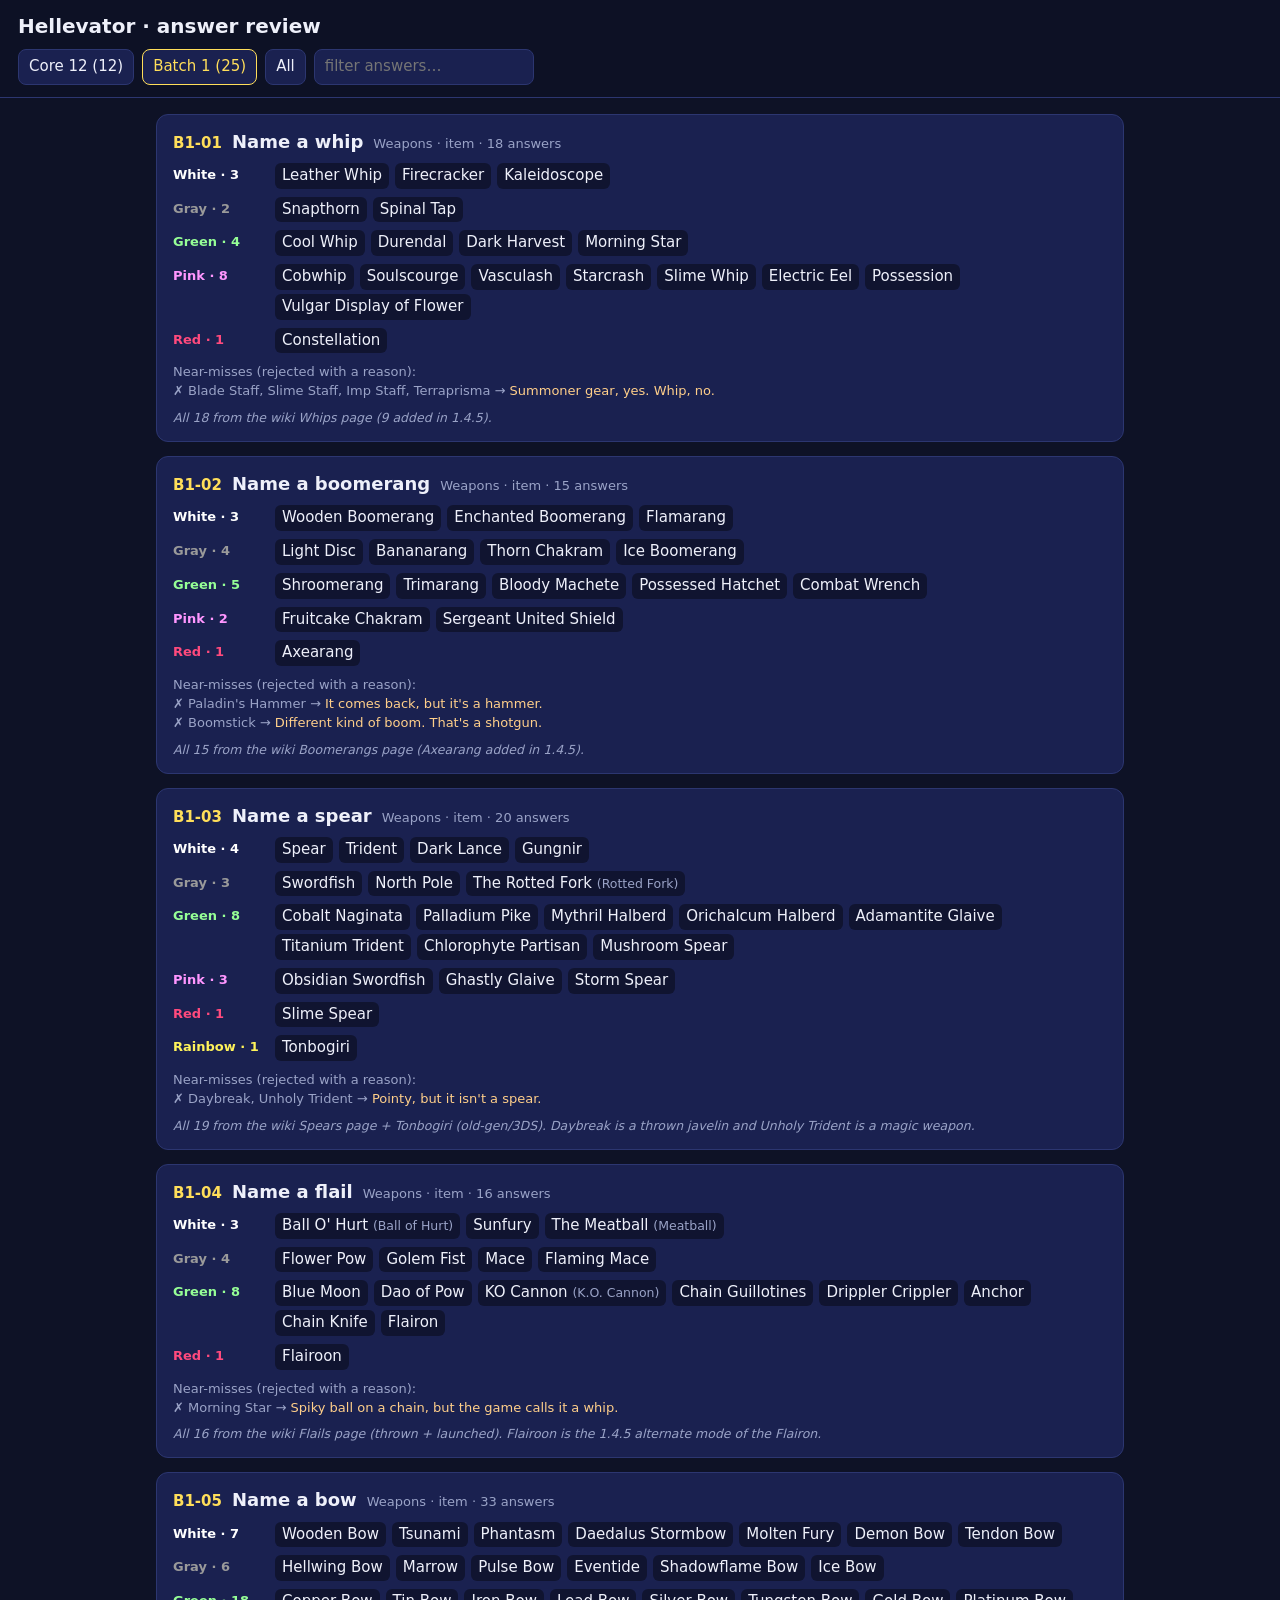
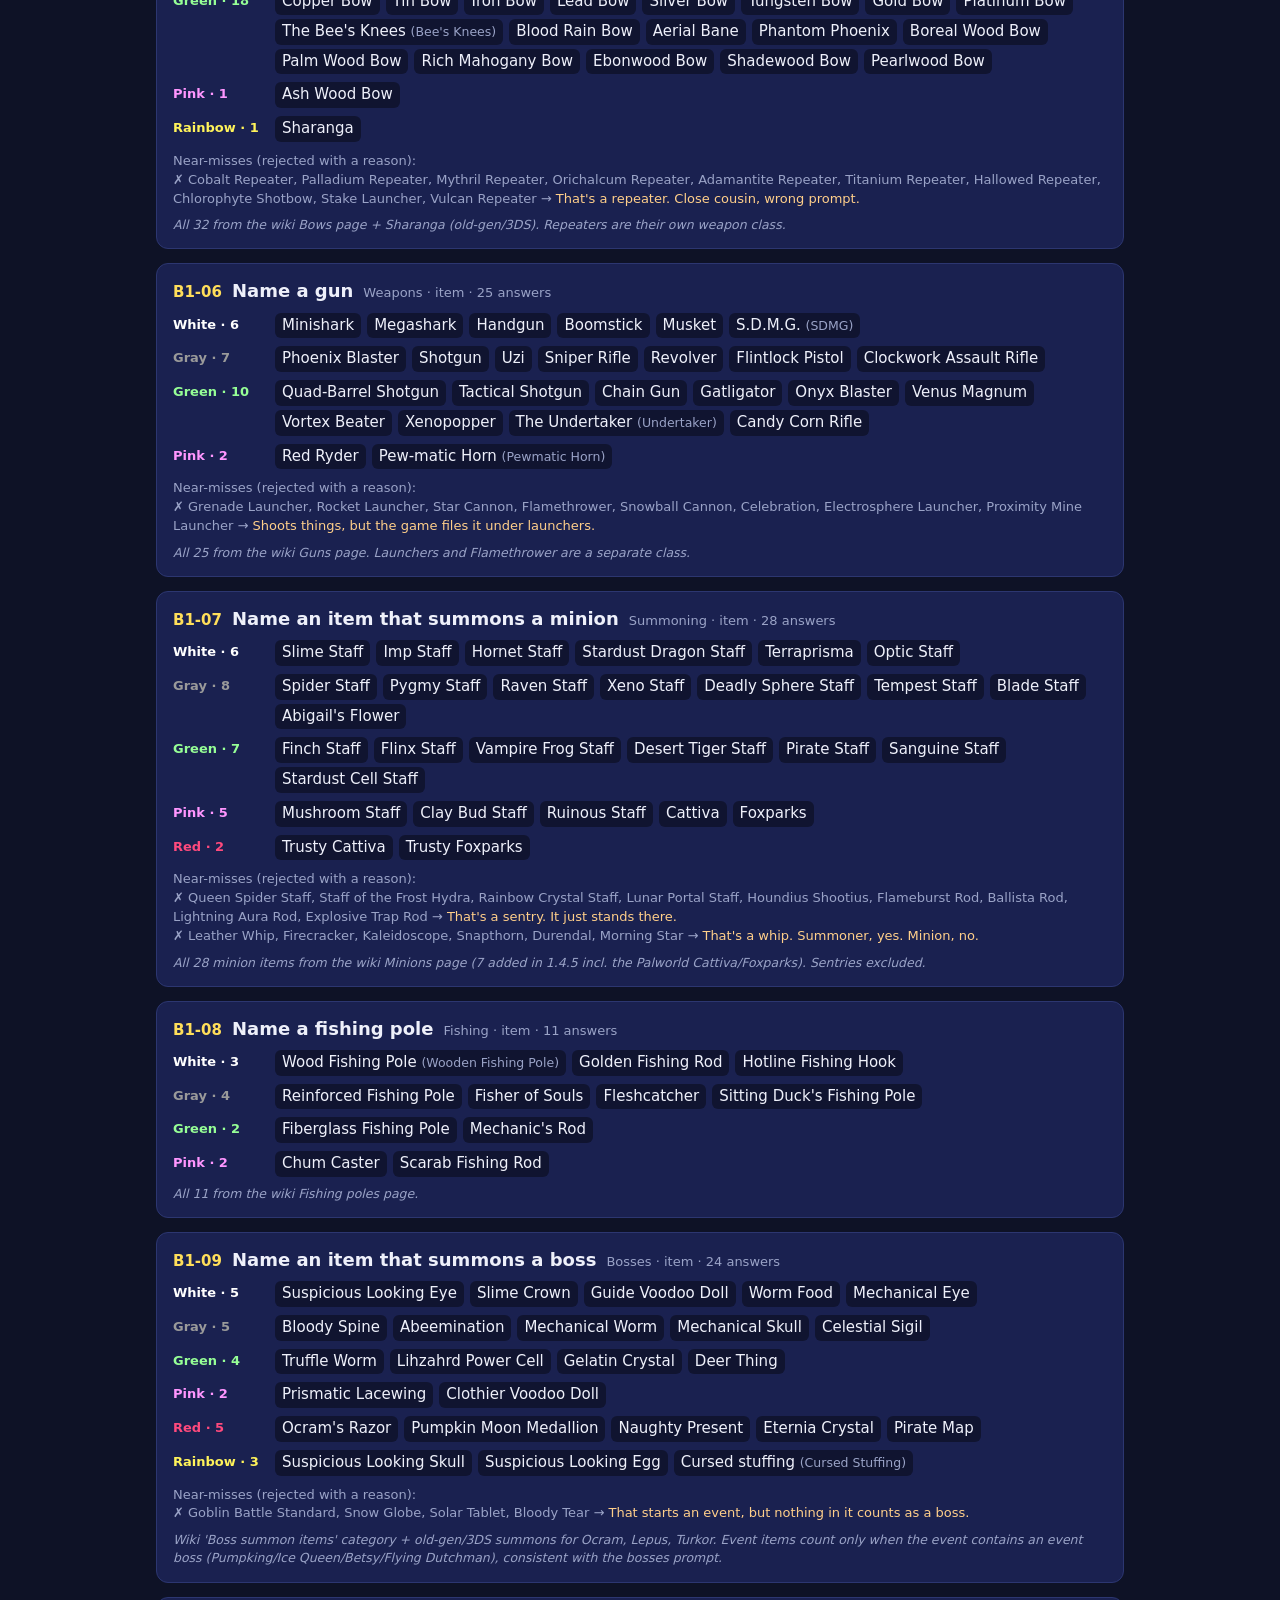
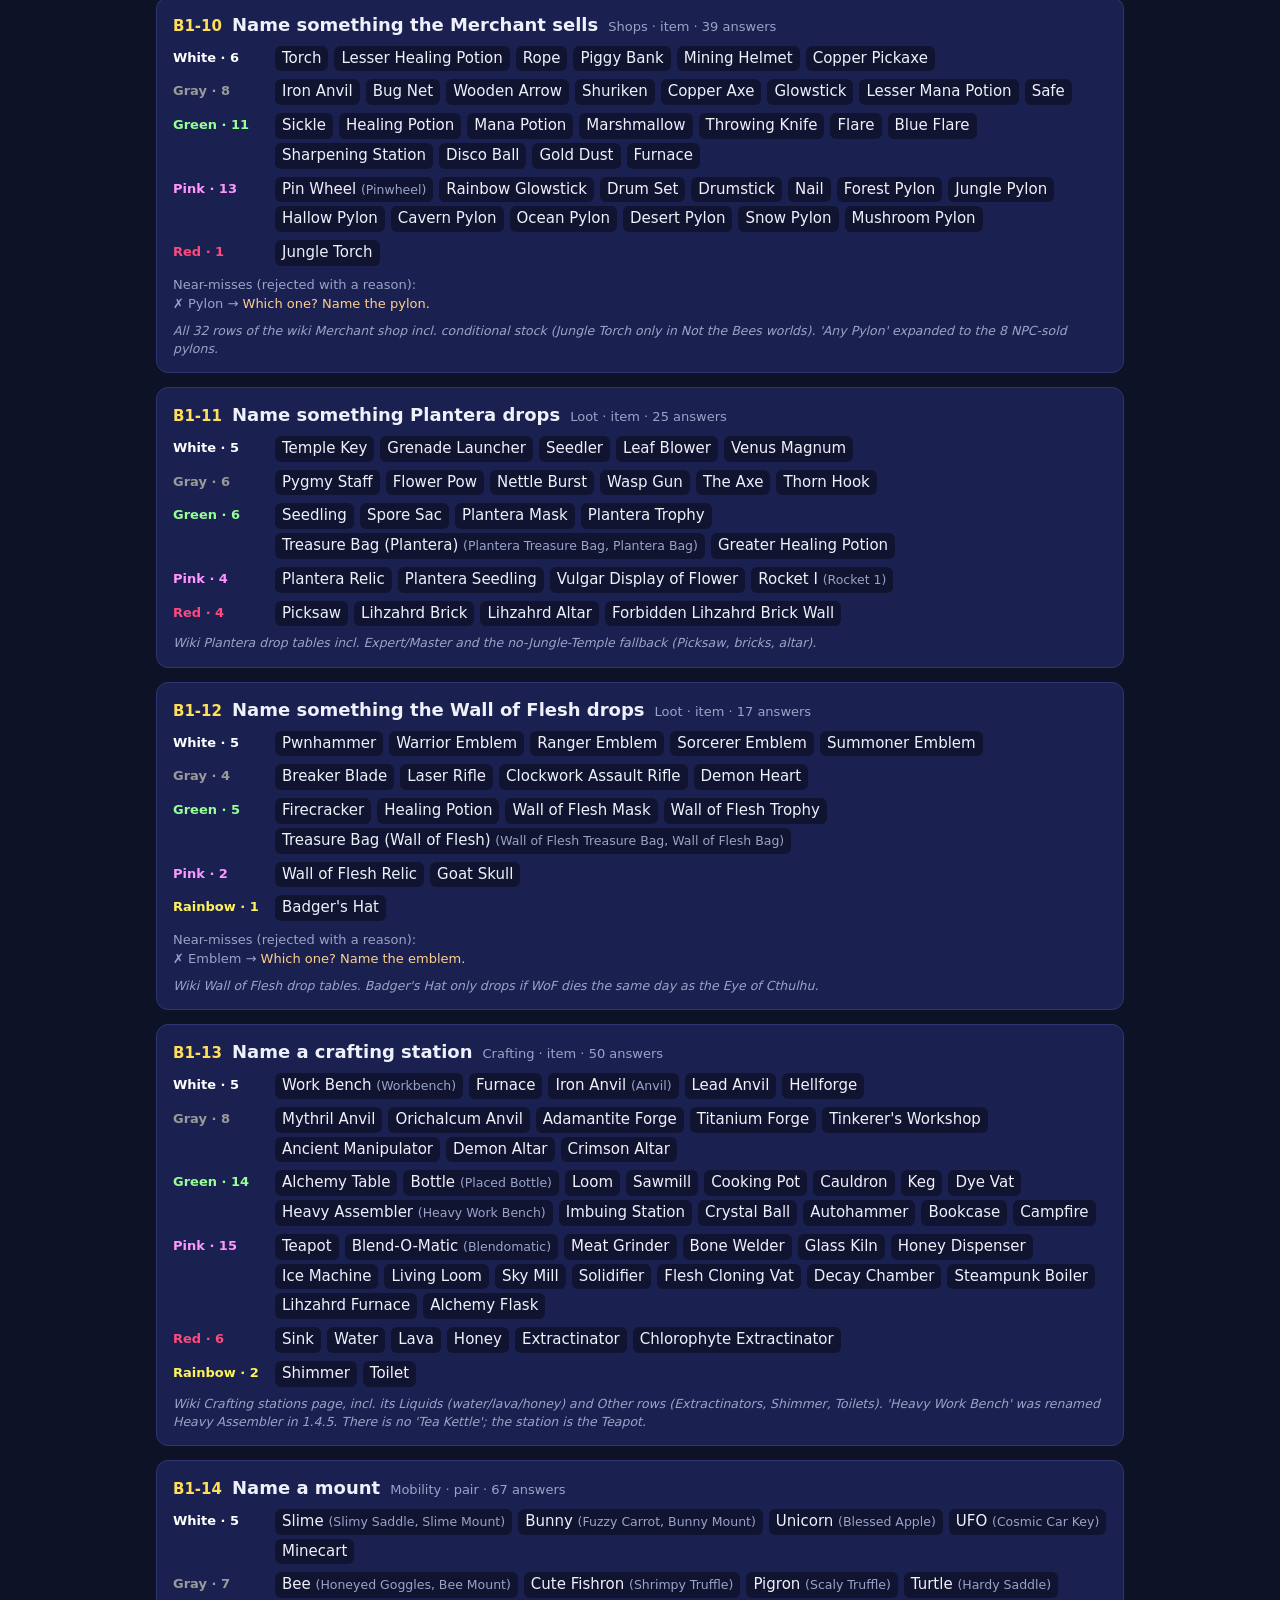
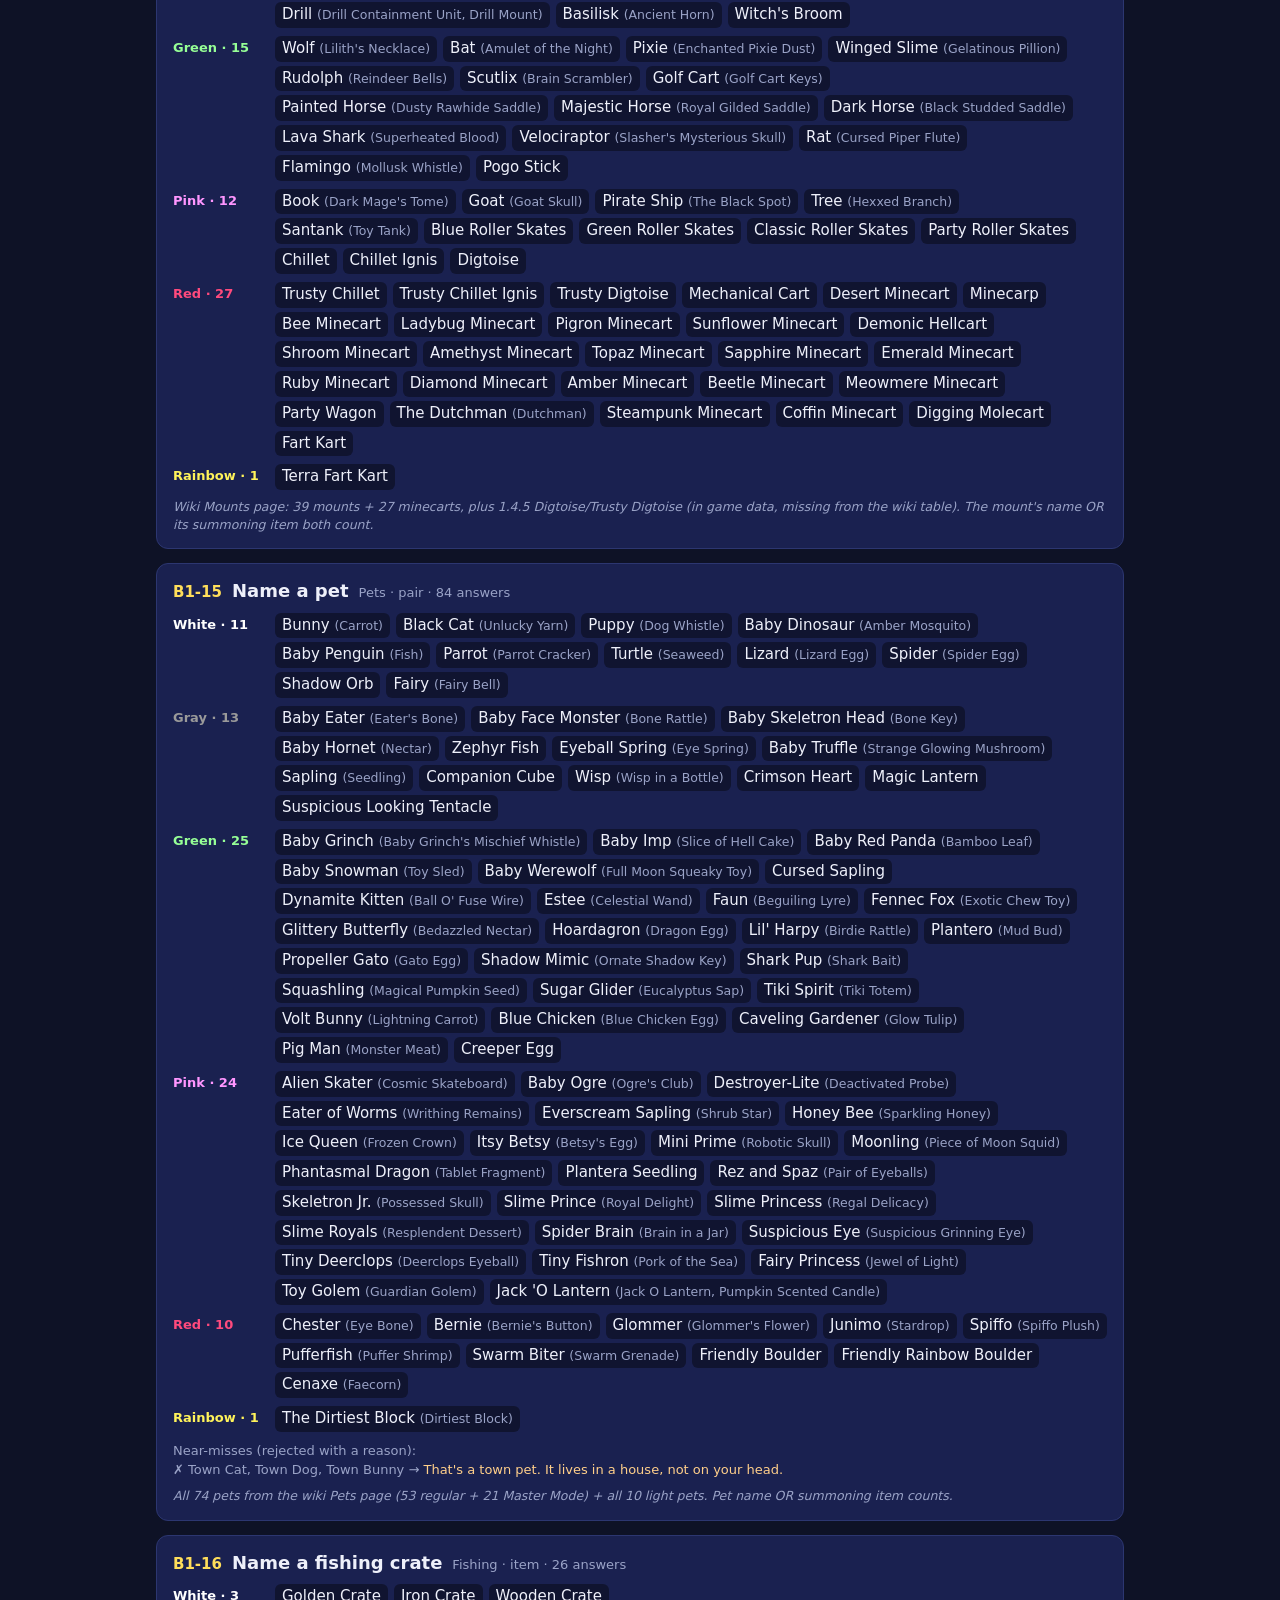
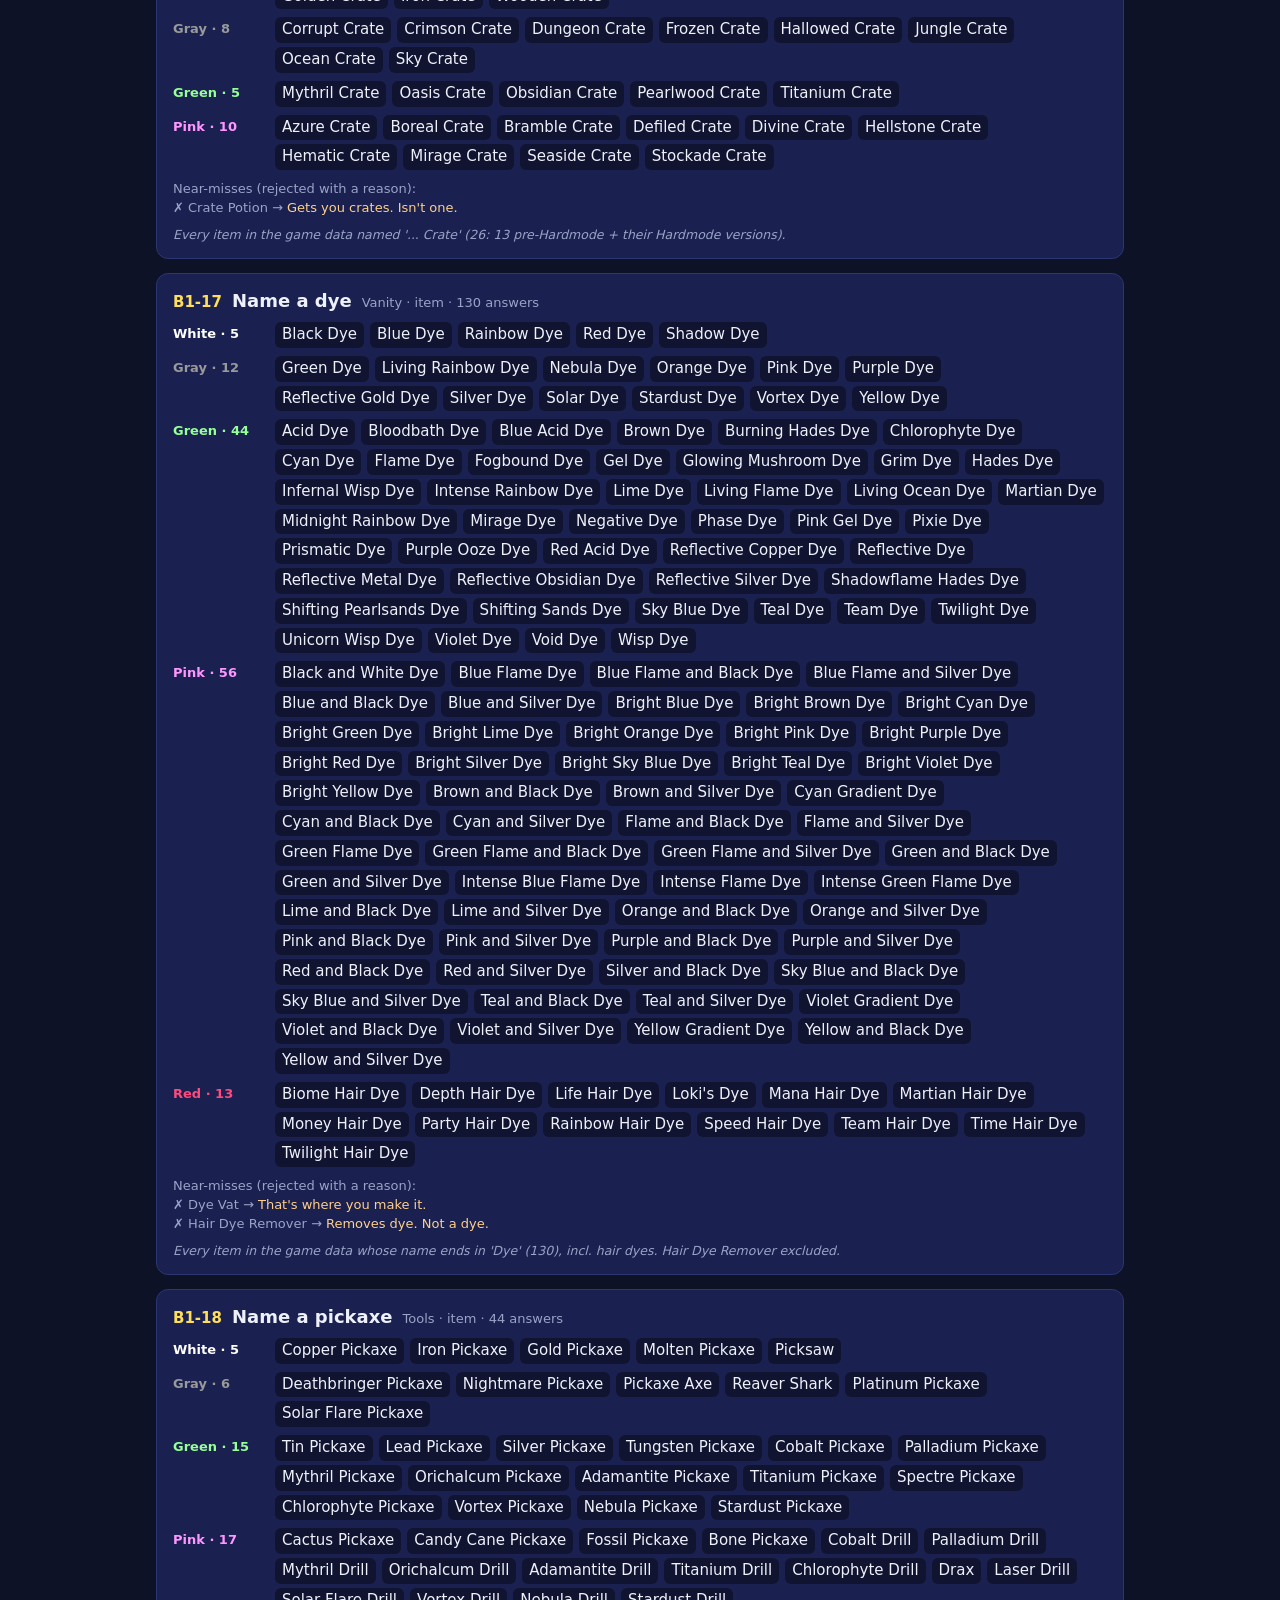
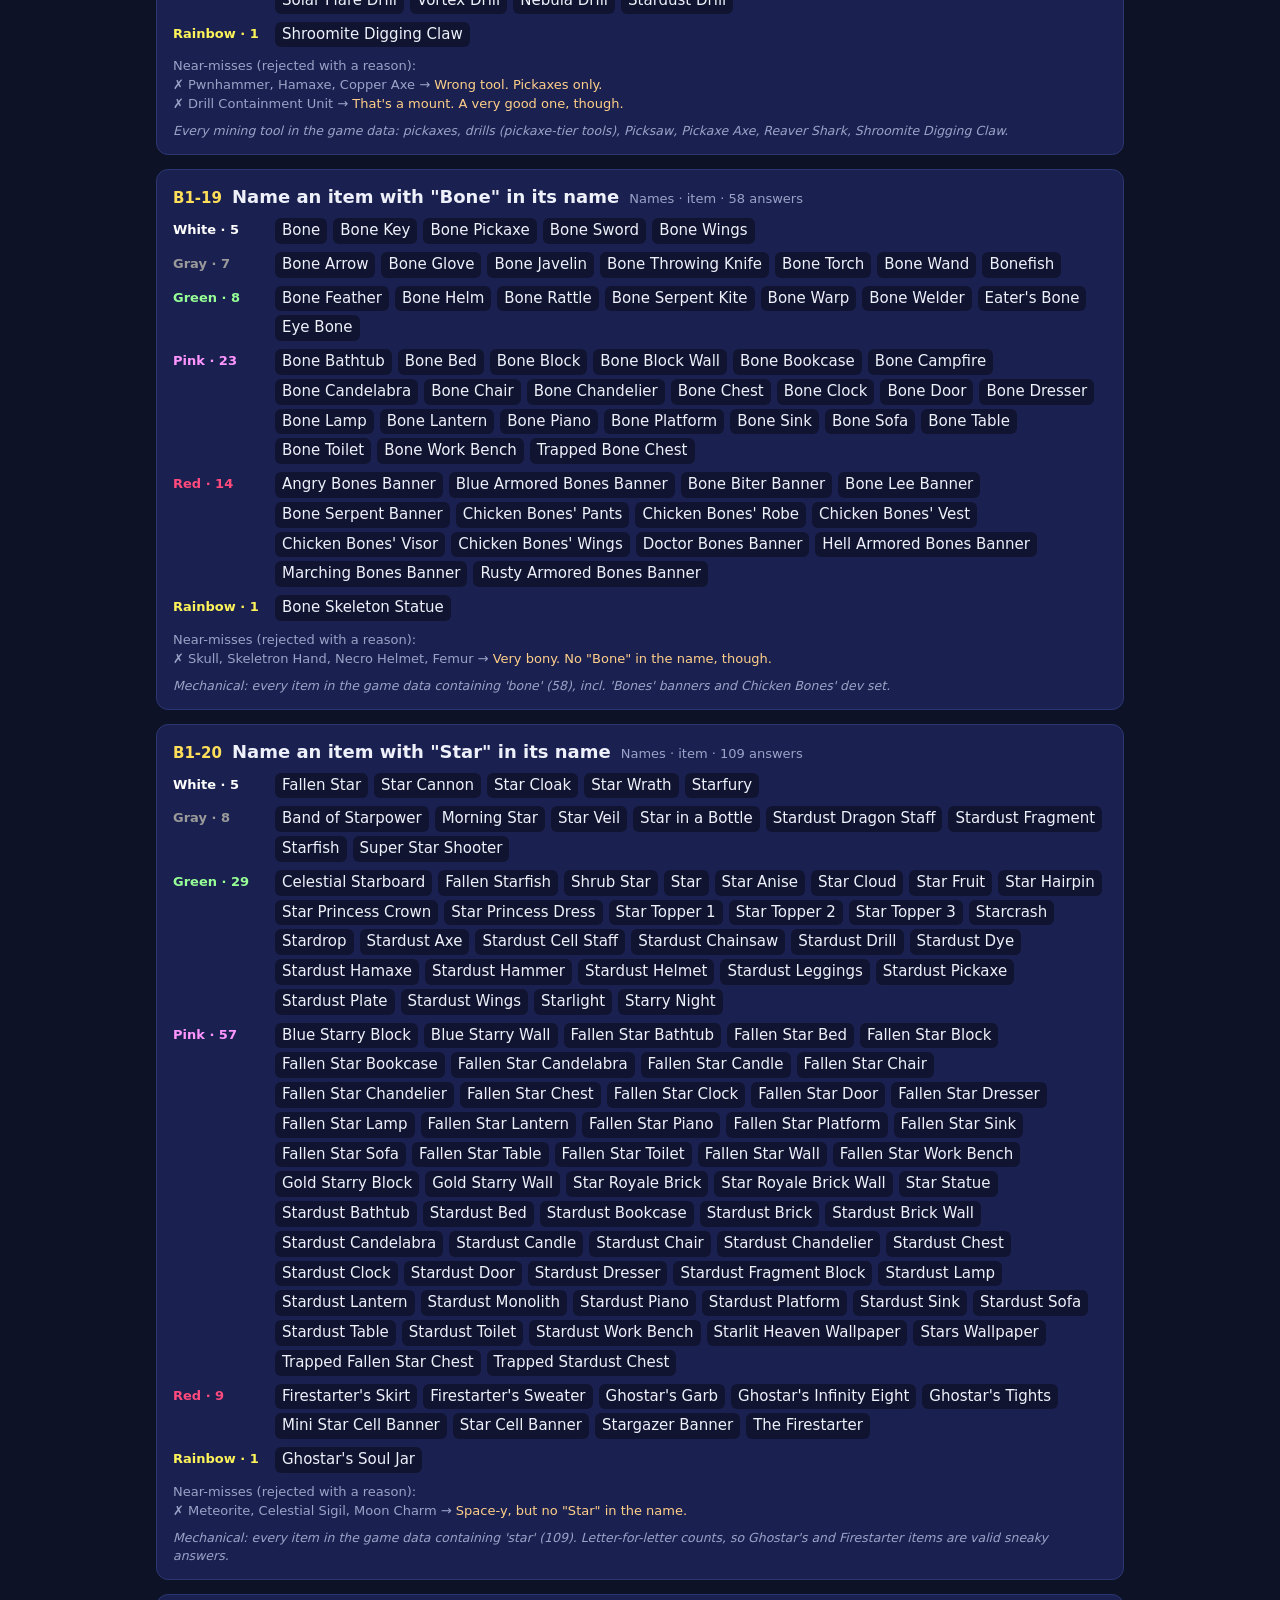
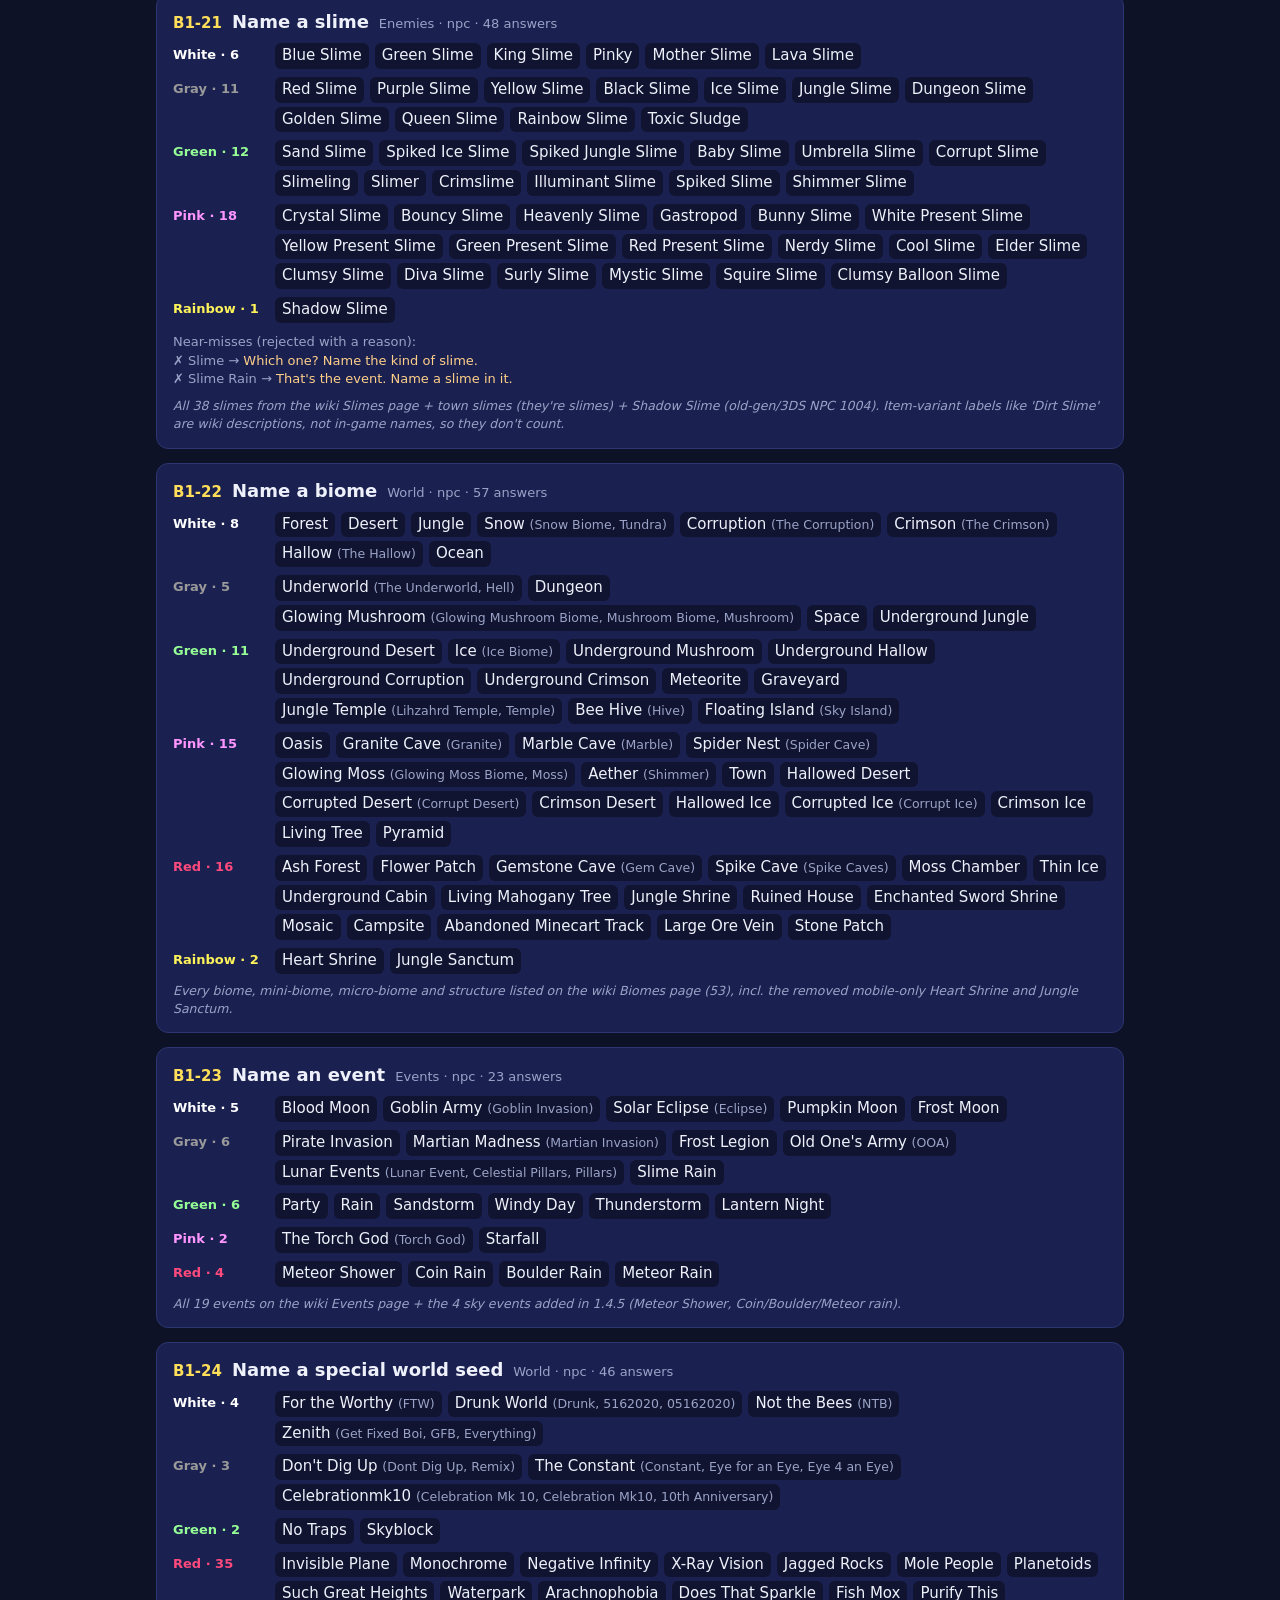
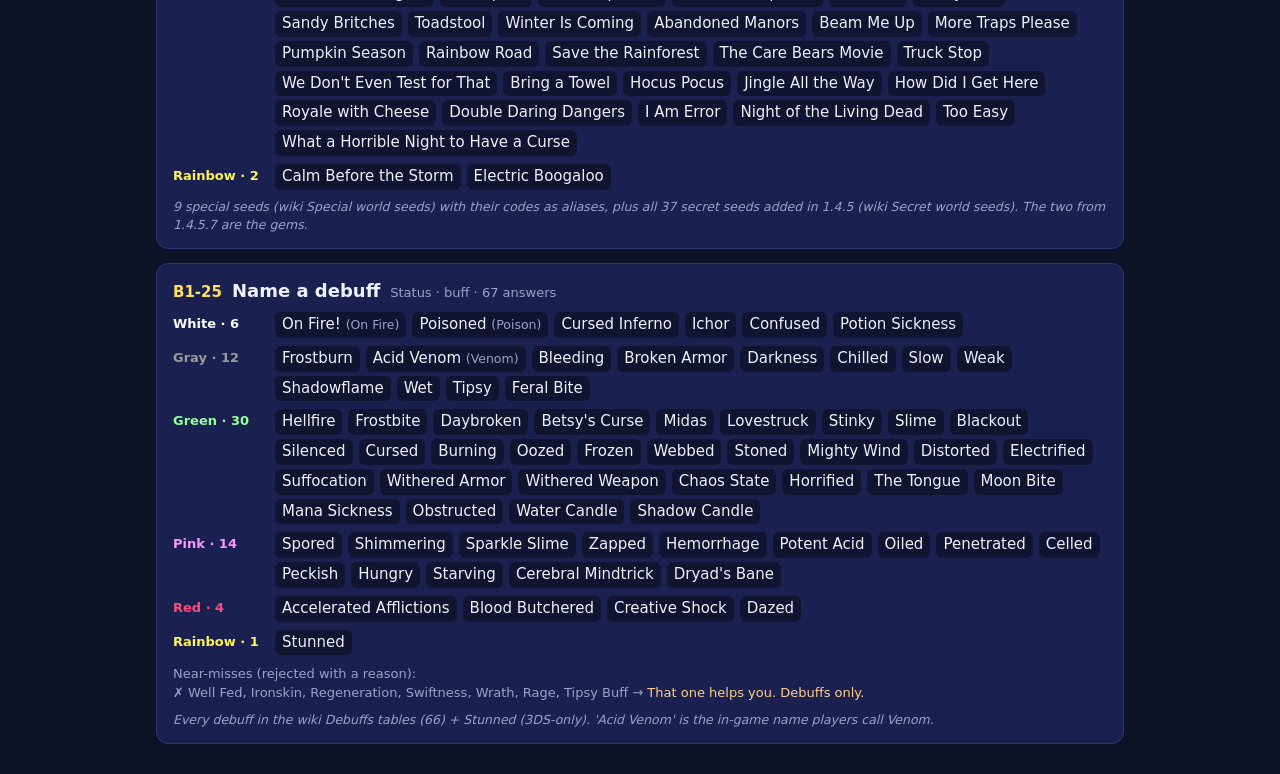
==== tools/review.html @ a6b0e61e "Rename to Hellevator, add prompt batch 1, apply answer rulings - Rename Hellavator -> Hellevator eve" ====
<!DOCTYPE html><html lang="en"><head><meta charset="utf-8"><meta name="viewport" content="width=device-width,initial-scale=1">
<title>Hellevator · answer review</title>
<style>
:root{--bg:#0e1226;--card:#1a2150;--ink:#eef0fa;--muted:#9aa3c7;--edge:#2c3670}
*{box-sizing:border-box}body{margin:0;background:var(--bg);color:var(--ink);font:15px/1.45 system-ui,-apple-system,Segoe UI,sans-serif}
header{position:sticky;top:0;background:#0e1226ee;backdrop-filter:blur(6px);padding:12px 18px;border-bottom:1px solid var(--edge);z-index:2}
h1{font-size:20px;margin:0 0 8px}.bar{display:flex;gap:8px;flex-wrap:wrap;align-items:center}
.bar button,.bar input{background:var(--card);color:var(--ink);border:1px solid var(--edge);border-radius:8px;padding:6px 10px;font:inherit}
.bar button.on{border-color:#ffde5a;color:#ffde5a}.bar input{min-width:220px}
main{max-width:1000px;margin:0 auto;padding:16px}
.card{background:var(--card);border:1px solid var(--edge);border-radius:12px;padding:14px 16px;margin-bottom:14px}
.head{display:flex;gap:10px;align-items:baseline;flex-wrap:wrap}.ref{font-weight:700;color:#ffde5a}.q{font-size:18px;font-weight:600}
.meta{color:var(--muted);font-size:13px}.row{display:flex;gap:10px;margin-top:8px}.lab{flex:none;width:92px;font-weight:600;font-size:13px;padding-top:3px}
.ans{display:flex;flex-wrap:wrap;gap:4px 6px}.ans span{background:#0006;border-radius:6px;padding:2px 7px}.ans small{color:var(--muted)}
.rej{margin-top:10px;font-size:13px;color:var(--muted)}.rej b{color:#ffcf8a;font-weight:500}.rul{margin-top:8px;font-size:12.5px;color:var(--muted);font-style:italic}
.t-white{color:#fff}.t-gray{color:#9a9a9a}.t-green{color:#96ff96}.t-pink{color:#ff96ff}.t-red{color:#ff4a7d}.t-rainbow{color:#fff35a}
mark{background:#ffde5a;color:#000;border-radius:3px}
</style></head><body>
<header><h1>Hellevator · answer review</h1><div class="bar" id="bar"></div></header>
<main id="main"></main>
<script>
const D={"TIERS":[{"key":"white","name":"White","label":"Common","pts":10,"heart":"🤍","blurb":"The answer everyone blurts out."},{"key":"gray","name":"Gray","label":"Too Clever","pts":15,"heart":"🩶","blurb":"Felt like a deep cut. Half the server said it."},{"key":"green","name":"Green","label":"Uncommon","pts":30,"heart":"💚","blurb":"Solid pull. You've played this game."},{"key":"pink","name":"Pink","label":"Rare","pts":60,"heart":"🩷","blurb":"Not many people went there."},{"key":"red","name":"Red","label":"Deep Cut","pts":85,"heart":"❤️","blurb":"Wiki-diver behavior."},{"key":"rainbow","name":"Rainbow","label":"One in a Terrarian","pts":100,"heart":"🌈","blurb":"The gem. Bottom of the shaft."}],"PROMPTS":[{"id":"bosses","cat":"Bosses","kind":"npc","text":"Name a boss","answers":{"white":["Eye of Cthulhu|EoC","Moon Lord|ML","Skeletron","Wall of Flesh|WoF","King Slime|KS|Slime King"],"gray":["Plantera","Golem","Duke Fishron|Duke|Fishron","Eater of Worlds|EoW","Brain of Cthulhu|BoC","Queen Bee|QB|Bee Queen"],"green":["The Twins|Twins","The Destroyer|Destroyer","Skeletron Prime|Prime","Lunatic Cultist|Cultist","Empress of Light|EoL|Empress","Queen Slime|QS|Slime Queen","Deerclops"],"pink":["Retinazer","Spazmatism","Pumpking","Ice Queen","Martian Saucer|Saucer","Betsy","Flying Dutchman|Dutchman","Mechdusa"],"red":["Mourning Wood","Everscream","Santa-NK1|Santa NK1|SantaNK1","Dark Mage","Ogre","Solar Pillar","Nebula Pillar","Vortex Pillar","Stardust Pillar","Celestial Pillars|Celestial Pillar|Lunar Pillars|Lunar Pillar|Celestial Towers|Lunar Towers"],"rainbow":["Ocram","Lepus","Turkor the Ungrateful|Turkor"]},"reject":[["Mothron|Dreadnautilus|Sand Elemental|Ice Golem|Wyvern|Goblin Summoner|Goblin Warlock|Headless Horseman|Pirate Captain|Mimic|Hallowed Mimic|Corrupt Mimic|Crimson Mimic|Jungle Mimic|Biome Mimic|Tim|Nymph","Tough fight, but the game counts it as a regular enemy."],["Torch God","The Torch God is an event, not a boss."]],"rulings":"Boss list = wiki 'Bosses' page (33: 8 pre-HM, 10 HM, 14 event bosses incl. the 4 Celestial Pillars, Mechdusa) + Legacy:Bosses (Ocram, Lepus, Turkor). Retinazer/Spazmatism accepted on their own since the game names and tracks them separately. Wiki explicitly says Mothron, Dreadnautilus, Sand Elemental, Ice Golem and biome mimics are NOT bosses or mini-bosses."},{"id":"town-npcs","cat":"NPCs","kind":"npc","text":"Name a town NPC","answers":{"white":["Guide","Merchant","Nurse","Demolitionist|Demo","Arms Dealer"],"gray":["Dryad","Goblin Tinkerer|Goblin|Tinkerer|Bound Goblin","Wizard|Bound Wizard","Mechanic|Bound Mechanic","Clothier","Angler|Sleeping Angler","Painter"],"green":["Dye Trader","Stylist|Webbed Stylist","Tavernkeep|Tavern Keep|Unconscious Man","Witch Doctor","Party Girl","Tax Collector|Tortured Soul","Truffle","Steampunker","Cyborg","Pirate","Santa Claus|Santa","Golfer","Zoologist","Princess"],"pink":["Traveling Merchant|Travelling Merchant","Town Cat|Cat","Town Dog|Dog","Town Bunny|Bunny"],"red":["Nerdy Slime","Cool Slime","Elder Slime","Clumsy Slime|Clumsy Balloon Slime","Diva Slime","Surly Slime","Mystic Slime|Mystic Frog","Town Slime|Town Slimes","Old Man","Skeleton Merchant"],"rainbow":["Squire Slime"]},"reject":[],"rulings":"26 town NPCs + town pets + 8 town slimes from the wiki NPCs page. Rescue forms (Bound Goblin, Sleeping Angler, Tortured Soul...) count as the NPC they become. Traveling Merchant, Old Man and Skeleton Merchant don't live in houses but are friendly NPCs listed with the town NPCs on the wiki, so they're accepted (see open question)."},{"id":"yoyos","cat":"Weapons","kind":"item","text":"Name a yoyo","answers":{"white":["Terrarian","Wooden Yoyo","Kraken"],"gray":["Code 1|Code One","Code 2|Code Two","The Eye of Cthulhu|Eye of Cthulhu","Cascade","Amarok"],"green":["Valor","Amazon","Rally","Malaise","Artery","Chik","Yelets","Hel-Fire|Helfire|Hellfire","Format:C|Format C"],"pink":["Hive-Five|Hive Five","Gradient"],"red":["Red's Throw","Valkyrie Yoyo|Valkyrie"]},"reject":[["Yoyo Bag|Magic Yoyo Bag|Yoyo Glove|Red Counterweight|Black Counterweight|Blue Counterweight|Green Counterweight|Purple Counterweight|Yellow Counterweight|Strung Counterweight|Magic String|White String|Red String|Rainbow String","That's yoyo gear, not a yoyo."]],"rulings":"All 21 from the wiki Yoyos page. No version-exclusive yoyos exist."},{"id":"hooks","cat":"Mobility","kind":"item","suffix":"hook","text":"Name a grappling hook","answers":{"white":["Grappling Hook","Ivy Whip","Dual Hook","Lunar Hook"],"gray":["Hook of Dissonance","Anti-Gravity Hook|Antigravity Hook","Amethyst Hook","Diamond Hook","Web Slinger","Skeletron Hand","Slime Hook"],"green":["Topaz Hook","Sapphire Hook","Emerald Hook","Ruby Hook","Amber Hook","Fish Hook","Bat Hook","Candy Cane Hook","Thorn Hook","Illuminant Hook","Worm Hook","Tendon Hook","Spooky Hook","Christmas Hook","Static Hook"],"pink":["Squirrel Hook"]},"reject":[["Hook","That's the crafting material. Close, though."],["Hotline Fishing Hook|Lavaproof Fishing Hook","Wrong kind of hook. That one's for fishing."]],"rulings":"All 27 from the wiki Hooks page (16 pre-HM, 11 HM). No version-exclusive hooks."},{"id":"wings","cat":"Accessories","kind":"item","suffix":"wings","text":"Name a pair of wings","answers":{"white":["Angel Wings","Demon Wings","Fairy Wings","Fishron Wings","Empress Wings","Solar Wings","Stardust Wings"],"gray":["Leaf Wings","Frozen Wings","Flame Wings","Harpy Wings","Bat Wings","Bee Wings","Butterfly Wings","Jetpack","Hoverboard","Vortex Booster","Nebula Mantle"],"green":["Beetle Wings","Spectre Wings|Ghost Wings","Steampunk Wings","Spooky Wings","Festive Wings","Tattered Fairy Wings","Mothron Wings","Bone Wings","Betsy's Wings","Fledgling Wings","Celestial Starboard","Fin Wings"],"pink":["Red's Wings","D-Town's Wings","Will's Wings","Crowno's Wings","Cenx's Wings","Jim's Wings","Loki's Wings"],"red":["Arkhalis' Lightwings|Arkhalis's Lightwings","Leinfors' Prehensile Cloak","Ghostar's Infinity Eight","Safeman's Blanket Cape","Lazure's Barrier Platform","Skiphs' Paws","Yoraiz0r's Spell|Yoraizor's Spell","FoodBarbarian's Tattered Dragon Wings","Grox The Great's Wings","Chippy's Cloak","Heroicis' Wings","Kazzymodus' Wings","Chicken Bones' Wings","Luna's Runic Pixie Wings"],"rainbow":["Sparkly Wings"]},"legacy":["Sparkly Wings"],"reject":[["Rocket Boots|Spectre Boots|Lightning Boots|Frostspark Boots|Terraspark Boots|Soaring Insignia|Cloud in a Bottle|Gravity Globe|Shiny Red Balloon","Helps you get airborne, but it isn't wings."]],"rulings":"51 from wiki Wings/List (incl. all 19 developer wings through 1.4.5) + Sparkly Wings (old-gen/3DS). 'Ghost Wings' was the old-gen name for Spectre Wings."},{"id":"torches","cat":"Lighting","kind":"item","suffix":"torch","text":"Name a type of torch","answers":{"white":["Torch","Ice Torch","Demon Torch","Cursed Torch","Ichor Torch"],"gray":["Rainbow Torch","Bone Torch","Ultrabright Torch","White Torch"],"green":["Blue Torch","Red Torch","Green Torch","Purple Torch","Yellow Torch","Orange Torch","Pink Torch","Jungle Torch","Desert Torch","Corrupt Torch","Crimson Torch","Hallowed Torch","Mushroom Torch","Coral Torch"],"pink":["Aether Torch|Shimmer Torch"],"rainbow":["Tiki Torch"]},"reject":[["Torch God's Favor|Torch God's Flavor|Torch God","Very torch-adjacent. Still not a torch."],["Glowstick|Spelunker Glowstick|Sticky Glowstick|Bouncy Glowstick|Flare|Candle|Lamp|Lantern","It's a light source, not a torch."]],"rulings":"24 torch types from the wiki Torches page. Tiki Torch is furniture (a lamp-type light) but it's literally a torch, so it's the gem."},{"id":"food","cat":"Food","kind":"item","text":"Name a food","answers":{"white":["Apple","Banana","Cooked Fish","Burger","Pizza","Bacon","Golden Delight","Steak","Hotdog|Hot Dog"],"gray":["Pumpkin Pie","Sashimi","Bowl of Soup|Soup","Cooked Shrimp","Seafood Dinner","Monster Lasagna|Lasagna","Grub Soup","Coffee","Ice Cream","Spaghetti","Milkshake","BBQ Ribs|Ribs|Barbecue Ribs","Marshmallow","Cooked Marshmallow"],"green":["Apricot","Cherry","Coconut","Grapefruit","Lemon","Mango","Peach","Pineapple","Plum","Pomegranate","Dragon Fruit","Star Fruit|Starfruit","Blood Orange","Elderberry","Blackcurrant","Rambutan","Spicy Pepper","Bunny Stew","Grilled Squirrel","Roasted Bird","Roasted Duck","Sauteed Frog Legs|Frog Legs","Fruit Juice","Fruit Salad","Apple Juice","Lemonade","Grape Juice","Grapes","Fries|French Fries","Nachos","Chicken Nugget","Fried Egg","Apple Pie","Sugar Cookie","Gingerbread Cookie","Christmas Pudding","Chocolate Chip Cookie","Banana Split","Pad Thai","Pho","Lobster Tail","Escargot","Froggle Bunwich","Potato Chips|Chips","Cream Soda","Carton of Milk|Milk"],"pink":["Peach Sangria","Bloody Moscato","Frozen Banana Daiquiri|Banana Daiquiri","Piña Colada","Smoothie of Darkness","Tropical Smoothie","Prismatic Punch","Shrimp Po' Boy|Po' Boy","Shucked Oyster"],"red":["Teacup","Blackened Fish","Rock Candy"],"rainbow":["Joja Cola"]},"reject":[["Ale|Sake|Eggnog|Wiesnbräu","You can drink it, but the game files it as a potion, not food."],["Mushroom|Bottled Honey|Bottled Water|Honeyfin|Jungle Juice","That's a healing potion as far as the game's concerned."],["Life Fruit|Aegis Fruit|Ambrosia|Gummy Worm|Galaxy Pearl|Artisan Loaf","Edible-ish, but it's a permanent upgrade, not food."],["Oyster","Open it first. The shucked version counts."],["Pumpkin","An ingredient, not food on its own."]],"rulings":"Game definition: food = anything granting Well Fed / Plenty Satisfied / Exquisitely Stuffed. All 82 from the wiki Food page (incl. 1.4.5 Blackened Fish and Rock Candy). Wiki explicitly says Ale, Sake, Eggnog and Wiesnbräu are NOT food."},{"id":"potions","cat":"Alchemy","kind":"item","suffix":"potion","text":"Name a potion","answers":{"white":["Healing Potion","Mana Potion","Ironskin Potion","Regeneration Potion","Swiftness Potion","Lesser Healing Potion","Greater Healing Potion"],"gray":["Recall Potion","Gravitation Potion","Spelunker Potion","Super Healing Potion","Wormhole Potion","Teleportation Potion","Obsidian Skin Potion","Endurance Potion","Lifeforce Potion","Rage Potion","Wrath Potion"],"green":["Gills Potion","Night Owl Potion","Featherfall Potion","Shine Potion","Hunter Potion","Battle Potion","Thorns Potion","Water Walking Potion","Archery Potion","Mana Regeneration Potion","Magic Power Potion","Invisibility Potion","Heartreach Potion","Inferno Potion","Titan Potion","Warmth Potion","Builder Potion","Calming Potion","Crate Potion","Dangersense Potion","Fishing Potion","Mining Potion","Sonar Potion","Summoning Potion","Flipper Potion","Ammo Reservation Potion","Restoration Potion","Lesser Mana Potion","Greater Mana Potion","Super Mana Potion"],"pink":["Lesser Luck Potion","Luck Potion","Greater Luck Potion","Biome Sight Potion","Potion of Return|Return Potion","Love Potion","Stink Potion","Gender Change Potion","Bottled Honey","Bottled Water","Mushroom","Strange Brew","Ale","Sake"],"red":["Flask of Venom","Flask of Cursed Flames","Flask of Fire","Flask of Gold","Flask of Ichor","Flask of Nanites","Flask of Party","Flask of Poison","Eggnog","Honeyfin","Jungle Juice","Torch God's Flavor"],"rainbow":["Red Potion","Lesser Restoration Potion","Wiesnbräu"]},"legacy":["Wiesnbräu","Lesser Restoration Potion"],"reject":[["Potion Statue|Decorative Healing Potion|Decorative Mana Potion","That's decor. You can't drink it."],["Bottle|Alchemy Table|Placed Bottle","That's what you brew with, not what you brew."]],"rulings":"Everything on the wiki Potions page's recovery, mana, buff, flask and 'other' lists (Ale/Sake are Tipsy buff potions; Mushroom, Bottled Water/Honey, Honeyfin, Eggnog are recovery potions). Food is also technically a potion in the game's code but is NOT accepted here (see open question). Lesser Restoration Potion + Wiesnbräu are old-gen/3DS."},{"id":"ores","cat":"Mining","kind":"item","suffix":"ore","text":"Name an ore","answers":{"white":["Copper Ore","Iron Ore","Gold Ore","Silver Ore"],"gray":["Hellstone","Demonite Ore","Crimtane Ore","Chlorophyte Ore","Adamantite Ore","Titanium Ore","Cobalt Ore","Mythril Ore|Mithril Ore"],"green":["Tin Ore","Lead Ore","Tungsten Ore","Platinum Ore","Palladium Ore","Orichalcum Ore","Luminite"],"pink":["Meteorite"],"red":["Obsidian"]},"reject":[["Copper Bar|Tin Bar|Iron Bar|Lead Bar|Silver Bar|Tungsten Bar|Gold Bar|Platinum Bar|Demonite Bar|Crimtane Bar|Meteorite Bar|Hellstone Bar|Cobalt Bar|Palladium Bar|Mythril Bar|Orichalcum Bar|Adamantite Bar|Titanium Bar|Chlorophyte Bar|Luminite Bar|Hallowed Bar|Shroomite Bar|Spectre Bar","That's a bar. Back up one step."],["Amethyst|Topaz|Sapphire|Emerald|Ruby|Diamond|Amber","Gems aren't ores in Terraria."],["Silt Block|Slush Block|Desert Fossil|Silt|Slush","Extractinator fodder, not ore."]],"rulings":"All 21 from the wiki 'Ore items' category, which includes Obsidian, Meteorite, Hellstone and Luminite."},{"id":"critters","cat":"Critters","kind":"npc","text":"Name a critter","answers":{"white":["Bunny","Bird","Squirrel","Butterfly","Worm","Frog","Duck|White Duck","Goldfish"],"gray":["Gold Bunny","Truffle Worm","Firefly","Snail","Mouse","Penguin"],"green":["Scorpion","Grasshopper","Glowing Snail","Lightning Bug","Owl","Seagull","Turtle","Ladybug","Cardinal","Blue Jay","Red Squirrel","Gold Bird","Gold Frog","Gold Worm","Gold Mouse","Gold Squirrel","Gold Grasshopper","Gold Butterfly","Seahorse","Explosive Bunny","Rat","Black Scorpion","Prismatic Lacewing","Mallard Duck","Pupfish","Grebe","Water Strider","Jungle Turtle","Monarch Butterfly","Sea Turtle","Dolphin","Pufferfish"],"pink":["Grubby","Sluggy","Buggy","Maggot","Lavafly","Magma Snail","Hell Butterfly","Toucan","Scarlet Macaw","Blue Macaw","Yellow Cockatiel","Gray Cockatiel|Grey Cockatiel","Enchanted Nightcrawler","Stinkbug","Blue Fairy","Green Fairy","Pink Fairy","Julia Butterfly","Purple Emperor Butterfly","Red Admiral Butterfly","Sulphur Butterfly","Tree Nymph Butterfly","Ulysses Butterfly","Zebra Swallowtail Butterfly","Black Dragonfly","Blue Dragonfly","Green Dragonfly","Orange Dragonfly","Red Dragonfly","Yellow Dragonfly","Amethyst Bunny","Topaz Bunny","Sapphire Bunny","Emerald Bunny","Ruby Bunny","Diamond Bunny","Amber Bunny","Amethyst Squirrel","Topaz Squirrel","Sapphire Squirrel","Emerald Squirrel","Ruby Squirrel","Diamond Squirrel","Amber Squirrel"],"red":["Gold Goldfish","Gold Seahorse","Gold Water Strider","Gold Dragonfly","Gold Ladybug","Mystic Frog"],"rainbow":["Faeling"]},"reject":[["Corrupt Bunny|Vicious Bunny|Crimson Bunny|Corrupt Goldfish|Vicious Goldfish|Crimson Goldfish|Corrupt Penguin|Vicious Penguin|Crimson Penguin","That's what a critter turns into during a Blood Moon. It's an enemy now."],["Town Cat|Town Dog|Town Bunny","That's a town pet, not a critter."],["Dragonfly|Fairy|Macaw|Cockatiel|Gem Bunny|Gem Squirrel","The game only names specific kinds of those. Be more specific."]],"rulings":"96 critters from the wiki Critters page (incl. every butterfly, dragonfly, fairy, gem and gold variant). Generic names only count when the game itself uses them as an NPC name: Butterfly (NPC 356), Duck, Goldfish do; Dragonfly, Fairy, Macaw, Cockatiel, Gem Bunny/Squirrel don't (wiki NPC IDs page), so those get a 'be more specific' nudge. Dolphin, Mystic Frog and Sea Turtle can't be netted but are still critters."},{"id":"slime-items","cat":"Names","kind":"item","text":"Name an item with \"Slime\" in its name","answers":{"white":["Slime Crown","Slime Staff","Slime Hook","Slime Gun","Slime Block"],"gray":["King Slime Trophy","King Slime Mask","King Slime Relic","Queen Slime Mask","Queen Slime Trophy","Queen Slime Relic","Slime Statue"],"green":["Slime Chair","Slime Table","Slime Bed","Slime Door","Slime Work Bench|Slime Workbench","Slime Chest","Slime Platform","Slime Bathtub","Slime Bookcase","Slime Candelabra","Slime Candle","Slime Chandelier","Slime Clock","Slime Dresser","Slime Lamp","Slime Lantern","Slime Piano","Slime Sofa","Slime Sink","Slime Toilet","Pink Slime Block","Frozen Slime Block","Slime Block Wall","Trapped Slime Chest","Slimefish","Treasure Bag (King Slime)|King Slime Treasure Bag|King Slime Bag","Treasure Bag (Queen Slime)|Queen Slime Treasure Bag|Queen Slime Bag","Music Box (King Slime)|King Slime Music Box","Music Box (Queen Slime)|Queen Slime Music Box","Music Box (Slime Rain)|Slime Rain Music Box"],"pink":["Slime Spear","Slime Whip","Blue Slime Banner","Green Slime Banner","Purple Slime Banner","Red Slime Banner","Yellow Slime Banner","Black Slime Banner","Ice Slime Banner","Jungle Slime Banner","Lava Slime Banner","Mother Slime Banner","Dungeon Slime Banner","Corrupt Slime Banner","Illuminant Slime Banner","Rainbow Slime Banner","Sand Slime Banner","Spiked Ice Slime Banner","Spiked Jungle Slime Banner"],"red":["The Sands of Slime|Sands of Slime","Sparkle Slime Balloon","Crimslime Banner","Slimer Banner","Shimmer Slime Banner","Umbrella Slime Banner"],"rainbow":["Slime Banner"]},"legacy":["Slime Banner"],"reject":[["Slimy Saddle","So close. It says Slimy, not Slime."],["Gel|Pink Gel|Royal Gel|Volatile Gelatin|Gelatin Crystal","Very slimy. No \"Slime\" in the name, though."]],"rulings":"Mechanical: every item in the game-text dump containing 'slime' (67) + the old-gen/3DS 'Slime Banner'. Treasure bags and music boxes accept both the in-game name and the natural word order."},{"id":"quest-fish","cat":"Fishing","kind":"item","text":"Name a fish the Angler asks you to catch","answers":{"white":["Clownfish","Angelfish","Catfish","Bunnyfish","Fishron"],"gray":["Dirtfish","Slimefish","Zombie Fish","Derpfish","Batfish","Bonefish"],"green":["Mudfish","Pengfish","Harpyfish","Cloudfish","Spiderfish","Unicorn Fish","Fallen Starfish","Dynamite Fish","Fishotron","Hungerfish","Mirage Fish","Pixiefish","Jewelfish","Wyverntail|Whyverntail","Bumblebee Tuna","Tundra Trout","Tropical Barracuda","Cursedfish","Ichorfish"],"pink":["Eater of Plankton","Guide Voodoo Fish","Demonic Hellfish","Infected Scabbardfish","Bloody Manowar|Bloody Man-O-War","Scarab Fish","Scorpio Fish","Mutant Flinxfin","Amanita Fungifin|Amanitia Fungifin","The Fish of Cthulhu|Fish of Cthulu"],"rainbow":["Cap'n Tunabeard|Captain Tunabeard"]},"reject":[["Bass|Trout|Tuna|Salmon|Red Snapper|Flounder|Neon Tetra|Atlantic Cod|Golden Carp|Armored Cavefish|Chaos Fish|Crimson Tigerfish|Damselfish|Double Cod|Ebonkoi|Frost Minnow|Hemopiranha|Princess Fish|Prismite|Specular Fish|Stinkfish|Variegated Lardfish|Rockfish|Sawtooth Shark|Swordfish|Zephyr Fish|Goldfish","Real fish, but not one the Angler ever asks for."]],"rulings":"All 41 from the wiki Angler/Quests list. Old names (Amanitia Fungifin, Whyverntail) still accepted."},{"id":"whips","cat":"Weapons","kind":"item","text":"Name a whip","answers":{"white":["Leather Whip","Firecracker","Kaleidoscope"],"gray":["Snapthorn","Spinal Tap"],"green":["Cool Whip","Durendal","Dark Harvest","Morning Star"],"pink":["Cobwhip","Soulscourge","Vasculash","Starcrash","Slime Whip","Electric Eel","Possession","Vulgar Display of Flower"],"red":["Constellation"]},"reject":[["Blade Staff|Slime Staff|Imp Staff|Terraprisma","Summoner gear, yes. Whip, no."]],"rulings":"All 18 from the wiki Whips page (9 added in 1.4.5)."},{"id":"boomerangs","cat":"Weapons","kind":"item","text":"Name a boomerang","answers":{"white":["Wooden Boomerang","Enchanted Boomerang","Flamarang"],"gray":["Light Disc","Bananarang","Thorn Chakram","Ice Boomerang"],"green":["Shroomerang","Trimarang","Bloody Machete","Possessed Hatchet","Combat Wrench"],"pink":["Fruitcake Chakram","Sergeant United Shield"],"red":["Axearang"]},"reject":[["Paladin's Hammer","It comes back, but it's a hammer."],["Boomstick","Different kind of boom. That's a shotgun."]],"rulings":"All 15 from the wiki Boomerangs page (Axearang added in 1.4.5)."},{"id":"spears","cat":"Weapons","kind":"item","text":"Name a spear","answers":{"white":["Spear","Trident","Dark Lance","Gungnir"],"gray":["Swordfish","North Pole","The Rotted Fork|Rotted Fork"],"green":["Cobalt Naginata","Palladium Pike","Mythril Halberd","Orichalcum Halberd","Adamantite Glaive","Titanium Trident","Chlorophyte Partisan","Mushroom Spear"],"pink":["Obsidian Swordfish","Ghastly Glaive","Storm Spear"],"red":["Slime Spear"],"rainbow":["Tonbogiri"]},"legacy":["Tonbogiri"],"reject":[["Daybreak|Unholy Trident","Pointy, but it isn't a spear."]],"rulings":"All 19 from the wiki Spears page + Tonbogiri (old-gen/3DS). Daybreak is a thrown javelin and Unholy Trident is a magic weapon."},{"id":"flails","cat":"Weapons","kind":"item","text":"Name a flail","answers":{"white":["Ball O' Hurt|Ball of Hurt","Sunfury","The Meatball|Meatball"],"gray":["Flower Pow","Golem Fist","Mace","Flaming Mace"],"green":["Blue Moon","Dao of Pow","KO Cannon|K.O. Cannon","Chain Guillotines","Drippler Crippler","Anchor","Chain Knife","Flairon"],"red":["Flairoon"]},"reject":[["Morning Star","Spiky ball on a chain, but the game calls it a whip."]],"rulings":"All 16 from the wiki Flails page (thrown + launched). Flairoon is the 1.4.5 alternate mode of the Flairon."},{"id":"bows","cat":"Weapons","kind":"item","text":"Name a bow","answers":{"white":["Wooden Bow","Tsunami","Phantasm","Daedalus Stormbow","Molten Fury","Demon Bow","Tendon Bow"],"gray":["Hellwing Bow","Marrow","Pulse Bow","Eventide","Shadowflame Bow","Ice Bow"],"green":["Copper Bow","Tin Bow","Iron Bow","Lead Bow","Silver Bow","Tungsten Bow","Gold Bow","Platinum Bow","The Bee's Knees|Bee's Knees","Blood Rain Bow","Aerial Bane","Phantom Phoenix","Boreal Wood Bow","Palm Wood Bow","Rich Mahogany Bow","Ebonwood Bow","Shadewood Bow","Pearlwood Bow"],"pink":["Ash Wood Bow"],"rainbow":["Sharanga"]},"legacy":["Sharanga"],"reject":[["Cobalt Repeater|Palladium Repeater|Mythril Repeater|Orichalcum Repeater|Adamantite Repeater|Titanium Repeater|Hallowed Repeater|Chlorophyte Shotbow|Stake Launcher|Vulcan Repeater","That's a repeater. Close cousin, wrong prompt."]],"rulings":"All 32 from the wiki Bows page + Sharanga (old-gen/3DS). Repeaters are their own weapon class."},{"id":"guns","cat":"Weapons","kind":"item","text":"Name a gun","answers":{"white":["Minishark","Megashark","Handgun","Boomstick","Musket","S.D.M.G.|SDMG"],"gray":["Phoenix Blaster","Shotgun","Uzi","Sniper Rifle","Revolver","Flintlock Pistol","Clockwork Assault Rifle"],"green":["Quad-Barrel Shotgun","Tactical Shotgun","Chain Gun","Gatligator","Onyx Blaster","Venus Magnum","Vortex Beater","Xenopopper","The Undertaker|Undertaker","Candy Corn Rifle"],"pink":["Red Ryder","Pew-matic Horn|Pewmatic Horn"]},"reject":[["Grenade Launcher|Rocket Launcher|Star Cannon|Flamethrower|Snowball Cannon|Celebration|Electrosphere Launcher|Proximity Mine Launcher","Shoots things, but the game files it under launchers."]],"rulings":"All 25 from the wiki Guns page. Launchers and Flamethrower are a separate class."},{"id":"minions","cat":"Summoning","kind":"item","text":"Name an item that summons a minion","answers":{"white":["Slime Staff","Imp Staff","Hornet Staff","Stardust Dragon Staff","Terraprisma","Optic Staff"],"gray":["Spider Staff","Pygmy Staff","Raven Staff","Xeno Staff","Deadly Sphere Staff","Tempest Staff","Blade Staff","Abigail's Flower"],"green":["Finch Staff","Flinx Staff","Vampire Frog Staff","Desert Tiger Staff","Pirate Staff","Sanguine Staff","Stardust Cell Staff"],"pink":["Mushroom Staff","Clay Bud Staff","Ruinous Staff","Cattiva","Foxparks"],"red":["Trusty Cattiva","Trusty Foxparks"]},"reject":[["Queen Spider Staff|Staff of the Frost Hydra|Rainbow Crystal Staff|Lunar Portal Staff|Houndius Shootius|Flameburst Rod|Ballista Rod|Lightning Aura Rod|Explosive Trap Rod","That's a sentry. It just stands there."],["Leather Whip|Firecracker|Kaleidoscope|Snapthorn|Durendal|Morning Star","That's a whip. Summoner, yes. Minion, no."]],"rulings":"All 28 minion items from the wiki Minions page (7 added in 1.4.5 incl. the Palworld Cattiva/Foxparks). Sentries excluded."},{"id":"fishing-poles","cat":"Fishing","kind":"item","text":"Name a fishing pole","answers":{"white":["Wood Fishing Pole|Wooden Fishing Pole","Golden Fishing Rod","Hotline Fishing Hook"],"gray":["Reinforced Fishing Pole","Fisher of Souls","Fleshcatcher","Sitting Duck's Fishing Pole"],"green":["Fiberglass Fishing Pole","Mechanic's Rod"],"pink":["Chum Caster","Scarab Fishing Rod"]},"rulings":"All 11 from the wiki Fishing poles page."},{"id":"boss-summons","cat":"Bosses","kind":"item","text":"Name an item that summons a boss","answers":{"white":["Suspicious Looking Eye","Slime Crown","Guide Voodoo Doll","Worm Food","Mechanical Eye"],"gray":["Bloody Spine","Abeemination","Mechanical Worm","Mechanical Skull","Celestial Sigil"],"green":["Truffle Worm","Lihzahrd Power Cell","Gelatin Crystal","Deer Thing"],"pink":["Prismatic Lacewing","Clothier Voodoo Doll"],"red":["Ocram's Razor","Pumpkin Moon Medallion","Naughty Present","Eternia Crystal","Pirate Map"],"rainbow":["Suspicious Looking Skull","Suspicious Looking Egg","Cursed stuffing|Cursed Stuffing"]},"legacy":["Suspicious Looking Skull","Suspicious Looking Egg","Cursed stuffing"],"reject":[["Goblin Battle Standard|Snow Globe|Solar Tablet|Bloody Tear","That starts an event, but nothing in it counts as a boss."]],"rulings":"Wiki 'Boss summon items' category + old-gen/3DS summons for Ocram, Lepus, Turkor. Event items count only when the event contains an event boss (Pumpking/Ice Queen/Betsy/Flying Dutchman), consistent with the bosses prompt."},{"id":"merchant","cat":"Shops","kind":"item","text":"Name something the Merchant sells","answers":{"white":["Torch","Lesser Healing Potion","Rope","Piggy Bank","Mining Helmet","Copper Pickaxe"],"gray":["Iron Anvil","Bug Net","Wooden Arrow","Shuriken","Copper Axe","Glowstick","Lesser Mana Potion","Safe"],"green":["Sickle","Healing Potion","Mana Potion","Marshmallow","Throwing Knife","Flare","Blue Flare","Sharpening Station","Disco Ball","Gold Dust","Furnace"],"pink":["Pin Wheel|Pinwheel","Rainbow Glowstick","Drum Set","Drumstick","Nail","Forest Pylon","Jungle Pylon","Hallow Pylon","Cavern Pylon","Ocean Pylon","Desert Pylon","Snow Pylon","Mushroom Pylon"],"red":["Jungle Torch"]},"reject":[["Pylon","Which one? Name the pylon."]],"rulings":"All 32 rows of the wiki Merchant shop incl. conditional stock (Jungle Torch only in Not the Bees worlds). 'Any Pylon' expanded to the 8 NPC-sold pylons."},{"id":"plantera-drops","cat":"Loot","kind":"item","text":"Name something Plantera drops","answers":{"white":["Temple Key","Grenade Launcher","Seedler","Leaf Blower","Venus Magnum"],"gray":["Pygmy Staff","Flower Pow","Nettle Burst","Wasp Gun","The Axe","Thorn Hook"],"green":["Seedling","Spore Sac","Plantera Mask","Plantera Trophy","Treasure Bag (Plantera)|Plantera Treasure Bag|Plantera Bag","Greater Healing Potion"],"pink":["Plantera Relic","Plantera Seedling","Vulgar Display of Flower","Rocket I|Rocket 1"],"red":["Picksaw","Lihzahrd Brick","Lihzahrd Altar","Forbidden Lihzahrd Brick Wall"]},"rulings":"Wiki Plantera drop tables incl. Expert/Master and the no-Jungle-Temple fallback (Picksaw, bricks, altar)."},{"id":"wof-drops","cat":"Loot","kind":"item","text":"Name something the Wall of Flesh drops","answers":{"white":["Pwnhammer","Warrior Emblem","Ranger Emblem","Sorcerer Emblem","Summoner Emblem"],"gray":["Breaker Blade","Laser Rifle","Clockwork Assault Rifle","Demon Heart"],"green":["Firecracker","Healing Potion","Wall of Flesh Mask","Wall of Flesh Trophy","Treasure Bag (Wall of Flesh)|Wall of Flesh Treasure Bag|Wall of Flesh Bag"],"pink":["Wall of Flesh Relic","Goat Skull"],"rainbow":["Badger's Hat"]},"reject":[["Emblem","Which one? Name the emblem."]],"rulings":"Wiki Wall of Flesh drop tables. Badger's Hat only drops if WoF dies the same day as the Eye of Cthulhu."},{"id":"stations","cat":"Crafting","kind":"item","text":"Name a crafting station","answers":{"white":["Work Bench|Workbench","Furnace","Iron Anvil|Anvil","Lead Anvil","Hellforge"],"gray":["Mythril Anvil","Orichalcum Anvil","Adamantite Forge","Titanium Forge","Tinkerer's Workshop","Ancient Manipulator","Demon Altar","Crimson Altar"],"green":["Alchemy Table","Bottle|Placed Bottle","Loom","Sawmill","Cooking Pot","Cauldron","Keg","Dye Vat","Heavy Assembler|Heavy Work Bench","Imbuing Station","Crystal Ball","Autohammer","Bookcase","Campfire"],"pink":["Teapot","Blend-O-Matic|Blendomatic","Meat Grinder","Bone Welder","Glass Kiln","Honey Dispenser","Ice Machine","Living Loom","Sky Mill","Solidifier","Flesh Cloning Vat","Decay Chamber","Steampunk Boiler","Lihzahrd Furnace","Alchemy Flask"],"red":["Sink","Water","Lava","Honey","Extractinator","Chlorophyte Extractinator"],"rainbow":["Shimmer","Toilet"]},"nonItem":["Sink","Water","Lava","Honey","Shimmer","Toilet"],"rulings":"Wiki Crafting stations page, incl. its Liquids (water/lava/honey) and Other rows (Extractinators, Shimmer, Toilets). 'Heavy Work Bench' was renamed Heavy Assembler in 1.4.5. There is no 'Tea Kettle'; the station is the Teapot."},{"id":"mounts","cat":"Mobility","kind":"pair","text":"Name a mount","answers":{"white":["Slime|Slimy Saddle|Slime Mount","Bunny|Fuzzy Carrot|Bunny Mount","Unicorn|Blessed Apple","UFO|Cosmic Car Key","Minecart"],"gray":["Bee|Honeyed Goggles|Bee Mount","Cute Fishron|Shrimpy Truffle","Pigron|Scaly Truffle","Turtle|Hardy Saddle","Drill|Drill Containment Unit|Drill Mount","Basilisk|Ancient Horn","Witch's Broom"],"green":["Wolf|Lilith's Necklace","Bat|Amulet of the Night","Pixie|Enchanted Pixie Dust","Winged Slime|Gelatinous Pillion","Rudolph|Reindeer Bells","Scutlix|Brain Scrambler","Golf Cart|Golf Cart Keys","Painted Horse|Dusty Rawhide Saddle","Majestic Horse|Royal Gilded Saddle","Dark Horse|Black Studded Saddle","Lava Shark|Superheated Blood","Velociraptor|Slasher's Mysterious Skull","Rat|Cursed Piper Flute","Flamingo|Mollusk Whistle","Pogo Stick"],"pink":["Book|Dark Mage's Tome","Goat|Goat Skull","Pirate Ship|The Black Spot","Tree|Hexxed Branch","Santank|Toy Tank","Blue Roller Skates","Green Roller Skates","Classic Roller Skates","Party Roller Skates","Chillet","Chillet Ignis","Digtoise"],"red":["Trusty Chillet","Trusty Chillet Ignis","Trusty Digtoise","Mechanical Cart","Desert Minecart","Minecarp","Bee Minecart","Ladybug Minecart","Pigron Minecart","Sunflower Minecart","Demonic Hellcart","Shroom Minecart","Amethyst Minecart","Topaz Minecart","Sapphire Minecart","Emerald Minecart","Ruby Minecart","Diamond Minecart","Amber Minecart","Beetle Minecart","Meowmere Minecart","Party Wagon","The Dutchman|Dutchman","Steampunk Minecart","Coffin Minecart","Digging Molecart","Fart Kart"],"rainbow":["Terra Fart Kart"]},"rulings":"Wiki Mounts page: 39 mounts + 27 minecarts, plus 1.4.5 Digtoise/Trusty Digtoise (in game data, missing from the wiki table). The mount's name OR its summoning item both count."},{"id":"pets","cat":"Pets","kind":"pair","text":"Name a pet","answers":{"white":["Bunny|Carrot","Black Cat|Unlucky Yarn","Puppy|Dog Whistle","Baby Dinosaur|Amber Mosquito","Baby Penguin|Fish","Parrot|Parrot Cracker","Turtle|Seaweed","Lizard|Lizard Egg","Spider|Spider Egg","Shadow Orb","Fairy|Fairy Bell"],"gray":["Baby Eater|Eater's Bone","Baby Face Monster|Bone Rattle","Baby Skeletron Head|Bone Key","Baby Hornet|Nectar","Zephyr Fish","Eyeball Spring|Eye Spring","Baby Truffle|Strange Glowing Mushroom","Sapling|Seedling","Companion Cube","Wisp|Wisp in a Bottle","Crimson Heart","Magic Lantern","Suspicious Looking Tentacle"],"green":["Baby Grinch|Baby Grinch's Mischief Whistle","Baby Imp|Slice of Hell Cake","Baby Red Panda|Bamboo Leaf","Baby Snowman|Toy Sled","Baby Werewolf|Full Moon Squeaky Toy","Cursed Sapling","Dynamite Kitten|Ball O' Fuse Wire","Estee|Celestial Wand","Faun|Beguiling Lyre","Fennec Fox|Exotic Chew Toy","Glittery Butterfly|Bedazzled Nectar","Hoardagron|Dragon Egg","Lil' Harpy|Birdie Rattle","Plantero|Mud Bud","Propeller Gato|Gato Egg","Shadow Mimic|Ornate Shadow Key","Shark Pup|Shark Bait","Squashling|Magical Pumpkin Seed","Sugar Glider|Eucalyptus Sap","Tiki Spirit|Tiki Totem","Volt Bunny|Lightning Carrot","Blue Chicken|Blue Chicken Egg","Caveling Gardener|Glow Tulip","Pig Man|Monster Meat","Creeper Egg"],"pink":["Alien Skater|Cosmic Skateboard","Baby Ogre|Ogre's Club","Destroyer-Lite|Deactivated Probe","Eater of Worms|Writhing Remains","Everscream Sapling|Shrub Star","Honey Bee|Sparkling Honey","Ice Queen|Frozen Crown","Itsy Betsy|Betsy's Egg","Mini Prime|Robotic Skull","Moonling|Piece of Moon Squid","Phantasmal Dragon|Tablet Fragment","Plantera Seedling","Rez and Spaz|Pair of Eyeballs","Skeletron Jr.|Possessed Skull","Slime Prince|Royal Delight","Slime Princess|Regal Delicacy","Slime Royals|Resplendent Dessert","Spider Brain|Brain in a Jar","Suspicious Eye|Suspicious Grinning Eye","Tiny Deerclops|Deerclops Eyeball","Tiny Fishron|Pork of the Sea","Fairy Princess|Jewel of Light","Toy Golem|Guardian Golem","Jack 'O Lantern|Jack O Lantern|Pumpkin Scented Candle"],"red":["Chester|Eye Bone","Bernie|Bernie's Button","Glommer|Glommer's Flower","Junimo|Stardrop","Spiffo|Spiffo Plush","Pufferfish|Puffer Shrimp","Swarm Biter|Swarm Grenade","Friendly Boulder","Friendly Rainbow Boulder","Cenaxe|Faecorn"],"rainbow":["The Dirtiest Block|Dirtiest Block"]},"reject":[["Town Cat|Town Dog|Town Bunny","That's a town pet. It lives in a house, not on your head."]],"rulings":"All 74 pets from the wiki Pets page (53 regular + 21 Master Mode) + all 10 light pets. Pet name OR summoning item counts."},{"id":"crates","cat":"Fishing","kind":"item","text":"Name a fishing crate","answers":{"white":["Golden Crate","Iron Crate","Wooden Crate"],"gray":["Corrupt Crate","Crimson Crate","Dungeon Crate","Frozen Crate","Hallowed Crate","Jungle Crate","Ocean Crate","Sky Crate"],"green":["Mythril Crate","Oasis Crate","Obsidian Crate","Pearlwood Crate","Titanium Crate"],"pink":["Azure Crate","Boreal Crate","Bramble Crate","Defiled Crate","Divine Crate","Hellstone Crate","Hematic Crate","Mirage Crate","Seaside Crate","Stockade Crate"]},"reject":[["Crate Potion","Gets you crates. Isn't one."]],"rulings":"Every item in the game data named '... Crate' (26: 13 pre-Hardmode + their Hardmode versions)."},{"id":"dyes","cat":"Vanity","kind":"item","text":"Name a dye","answers":{"white":["Black Dye","Blue Dye","Rainbow Dye","Red Dye","Shadow Dye"],"gray":["Green Dye","Living Rainbow Dye","Nebula Dye","Orange Dye","Pink Dye","Purple Dye","Reflective Gold Dye","Silver Dye","Solar Dye","Stardust Dye","Vortex Dye","Yellow Dye"],"green":["Acid Dye","Bloodbath Dye","Blue Acid Dye","Brown Dye","Burning Hades Dye","Chlorophyte Dye","Cyan Dye","Flame Dye","Fogbound Dye","Gel Dye","Glowing Mushroom Dye","Grim Dye","Hades Dye","Infernal Wisp Dye","Intense Rainbow Dye","Lime Dye","Living Flame Dye","Living Ocean Dye","Martian Dye","Midnight Rainbow Dye","Mirage Dye","Negative Dye","Phase Dye","Pink Gel Dye","Pixie Dye","Prismatic Dye","Purple Ooze Dye","Red Acid Dye","Reflective Copper Dye","Reflective Dye","Reflective Metal Dye","Reflective Obsidian Dye","Reflective Silver Dye","Shadowflame Hades Dye","Shifting Pearlsands Dye","Shifting Sands Dye","Sky Blue Dye","Teal Dye","Team Dye","Twilight Dye","Unicorn Wisp Dye","Violet Dye","Void Dye","Wisp Dye"],"pink":["Black and White Dye","Blue Flame Dye","Blue Flame and Black Dye","Blue Flame and Silver Dye","Blue and Black Dye","Blue and Silver Dye","Bright Blue Dye","Bright Brown Dye","Bright Cyan Dye","Bright Green Dye","Bright Lime Dye","Bright Orange Dye","Bright Pink Dye","Bright Purple Dye","Bright Red Dye","Bright Silver Dye","Bright Sky Blue Dye","Bright Teal Dye","Bright Violet Dye","Bright Yellow Dye","Brown and Black Dye","Brown and Silver Dye","Cyan Gradient Dye","Cyan and Black Dye","Cyan and Silver Dye","Flame and Black Dye","Flame and Silver Dye","Green Flame Dye","Green Flame and Black Dye","Green Flame and Silver Dye","Green and Black Dye","Green and Silver Dye","Intense Blue Flame Dye","Intense Flame Dye","Intense Green Flame Dye","Lime and Black Dye","Lime and Silver Dye","Orange and Black Dye","Orange and Silver Dye","Pink and Black Dye","Pink and Silver Dye","Purple and Black Dye","Purple and Silver Dye","Red and Black Dye","Red and Silver Dye","Silver and Black Dye","Sky Blue and Black Dye","Sky Blue and Silver Dye","Teal and Black Dye","Teal and Silver Dye","Violet Gradient Dye","Violet and Black Dye","Violet and Silver Dye","Yellow Gradient Dye","Yellow and Black Dye","Yellow and Silver Dye"],"red":["Biome Hair Dye","Depth Hair Dye","Life Hair Dye","Loki's Dye","Mana Hair Dye","Martian Hair Dye","Money Hair Dye","Party Hair Dye","Rainbow Hair Dye","Speed Hair Dye","Team Hair Dye","Time Hair Dye","Twilight Hair Dye"]},"reject":[["Dye Vat","That's where you make it."],["Hair Dye Remover","Removes dye. Not a dye."]],"rulings":"Every item in the game data whose name ends in 'Dye' (130), incl. hair dyes. Hair Dye Remover excluded."},{"id":"pickaxes","cat":"Tools","kind":"item","text":"Name a pickaxe","answers":{"white":["Copper Pickaxe","Iron Pickaxe","Gold Pickaxe","Molten Pickaxe","Picksaw"],"gray":["Deathbringer Pickaxe","Nightmare Pickaxe","Pickaxe Axe","Reaver Shark","Platinum Pickaxe","Solar Flare Pickaxe"],"green":["Tin Pickaxe","Lead Pickaxe","Silver Pickaxe","Tungsten Pickaxe","Cobalt Pickaxe","Palladium Pickaxe","Mythril Pickaxe","Orichalcum Pickaxe","Adamantite Pickaxe","Titanium Pickaxe","Spectre Pickaxe","Chlorophyte Pickaxe","Vortex Pickaxe","Nebula Pickaxe","Stardust Pickaxe"],"pink":["Cactus Pickaxe","Candy Cane Pickaxe","Fossil Pickaxe","Bone Pickaxe","Cobalt Drill","Palladium Drill","Mythril Drill","Orichalcum Drill","Adamantite Drill","Titanium Drill","Chlorophyte Drill","Drax","Laser Drill","Solar Flare Drill","Vortex Drill","Nebula Drill","Stardust Drill"],"rainbow":["Shroomite Digging Claw"]},"reject":[["Pwnhammer|Hamaxe|Copper Axe","Wrong tool. Pickaxes only."],["Drill Containment Unit","That's a mount. A very good one, though."]],"rulings":"Every mining tool in the game data: pickaxes, drills (pickaxe-tier tools), Picksaw, Pickaxe Axe, Reaver Shark, Shroomite Digging Claw."},{"id":"bone-items","cat":"Names","kind":"item","text":"Name an item with \"Bone\" in its name","answers":{"white":["Bone","Bone Key","Bone Pickaxe","Bone Sword","Bone Wings"],"gray":["Bone Arrow","Bone Glove","Bone Javelin","Bone Throwing Knife","Bone Torch","Bone Wand","Bonefish"],"green":["Bone Feather","Bone Helm","Bone Rattle","Bone Serpent Kite","Bone Warp","Bone Welder","Eater's Bone","Eye Bone"],"pink":["Bone Bathtub","Bone Bed","Bone Block","Bone Block Wall","Bone Bookcase","Bone Campfire","Bone Candelabra","Bone Chair","Bone Chandelier","Bone Chest","Bone Clock","Bone Door","Bone Dresser","Bone Lamp","Bone Lantern","Bone Piano","Bone Platform","Bone Sink","Bone Sofa","Bone Table","Bone Toilet","Bone Work Bench","Trapped Bone Chest"],"red":["Angry Bones Banner","Blue Armored Bones Banner","Bone Biter Banner","Bone Lee Banner","Bone Serpent Banner","Chicken Bones' Pants","Chicken Bones' Robe","Chicken Bones' Vest","Chicken Bones' Visor","Chicken Bones' Wings","Doctor Bones Banner","Hell Armored Bones Banner","Marching Bones Banner","Rusty Armored Bones Banner"],"rainbow":["Bone Skeleton Statue"]},"reject":[["Skull|Skeletron Hand|Necro Helmet|Femur","Very bony. No \"Bone\" in the name, though."]],"rulings":"Mechanical: every item in the game data containing 'bone' (58), incl. 'Bones' banners and Chicken Bones' dev set."},{"id":"star-items","cat":"Names","kind":"item","text":"Name an item with \"Star\" in its name","answers":{"white":["Fallen Star","Star Cannon","Star Cloak","Star Wrath","Starfury"],"gray":["Band of Starpower","Morning Star","Star Veil","Star in a Bottle","Stardust Dragon Staff","Stardust Fragment","Starfish","Super Star Shooter"],"green":["Celestial Starboard","Fallen Starfish","Shrub Star","Star","Star Anise","Star Cloud","Star Fruit","Star Hairpin","Star Princess Crown","Star Princess Dress","Star Topper 1","Star Topper 2","Star Topper 3","Starcrash","Stardrop","Stardust Axe","Stardust Cell Staff","Stardust Chainsaw","Stardust Drill","Stardust Dye","Stardust Hamaxe","Stardust Hammer","Stardust Helmet","Stardust Leggings","Stardust Pickaxe","Stardust Plate","Stardust Wings","Starlight","Starry Night"],"pink":["Blue Starry Block","Blue Starry Wall","Fallen Star Bathtub","Fallen Star Bed","Fallen Star Block","Fallen Star Bookcase","Fallen Star Candelabra","Fallen Star Candle","Fallen Star Chair","Fallen Star Chandelier","Fallen Star Chest","Fallen Star Clock","Fallen Star Door","Fallen Star Dresser","Fallen Star Lamp","Fallen Star Lantern","Fallen Star Piano","Fallen Star Platform","Fallen Star Sink","Fallen Star Sofa","Fallen Star Table","Fallen Star Toilet","Fallen Star Wall","Fallen Star Work Bench","Gold Starry Block","Gold Starry Wall","Star Royale Brick","Star Royale Brick Wall","Star Statue","Stardust Bathtub","Stardust Bed","Stardust Bookcase","Stardust Brick","Stardust Brick Wall","Stardust Candelabra","Stardust Candle","Stardust Chair","Stardust Chandelier","Stardust Chest","Stardust Clock","Stardust Door","Stardust Dresser","Stardust Fragment Block","Stardust Lamp","Stardust Lantern","Stardust Monolith","Stardust Piano","Stardust Platform","Stardust Sink","Stardust Sofa","Stardust Table","Stardust Toilet","Stardust Work Bench","Starlit Heaven Wallpaper","Stars Wallpaper","Trapped Fallen Star Chest","Trapped Stardust Chest"],"red":["Firestarter's Skirt","Firestarter's Sweater","Ghostar's Garb","Ghostar's Infinity Eight","Ghostar's Tights","Mini Star Cell Banner","Star Cell Banner","Stargazer Banner","The Firestarter"],"rainbow":["Ghostar's Soul Jar"]},"reject":[["Meteorite|Celestial Sigil|Moon Charm","Space-y, but no \"Star\" in the name."]],"rulings":"Mechanical: every item in the game data containing 'star' (109). Letter-for-letter counts, so Ghostar's and Firestarter items are valid sneaky answers."},{"id":"slimes","cat":"Enemies","kind":"npc","text":"Name a slime","answers":{"white":["Blue Slime","Green Slime","King Slime","Pinky","Mother Slime","Lava Slime"],"gray":["Red Slime","Purple Slime","Yellow Slime","Black Slime","Ice Slime","Jungle Slime","Dungeon Slime","Golden Slime","Queen Slime","Rainbow Slime","Toxic Sludge"],"green":["Sand Slime","Spiked Ice Slime","Spiked Jungle Slime","Baby Slime","Umbrella Slime","Corrupt Slime","Slimeling","Slimer","Crimslime","Illuminant Slime","Spiked Slime","Shimmer Slime"],"pink":["Crystal Slime","Bouncy Slime","Heavenly Slime","Gastropod","Bunny Slime","White Present Slime","Yellow Present Slime","Green Present Slime","Red Present Slime","Nerdy Slime","Cool Slime","Elder Slime","Clumsy Slime","Diva Slime","Surly Slime","Mystic Slime","Squire Slime","Clumsy Balloon Slime"],"rainbow":["Shadow Slime"]},"reject":[["Slime","Which one? Name the kind of slime."],["Slime Rain","That's the event. Name a slime in it."]],"rulings":"All 38 slimes from the wiki Slimes page + town slimes (they're slimes) + Shadow Slime (old-gen/3DS NPC 1004). Item-variant labels like 'Dirt Slime' are wiki descriptions, not in-game names, so they don't count."},{"id":"biomes","cat":"World","kind":"npc","text":"Name a biome","answers":{"white":["Forest","Desert","Jungle","Snow|Snow Biome|Tundra","Corruption|The Corruption","Crimson|The Crimson","Hallow|The Hallow","Ocean"],"gray":["Underworld|The Underworld|Hell","Dungeon","Glowing Mushroom|Glowing Mushroom Biome|Mushroom Biome|Mushroom","Space","Underground Jungle"],"green":["Underground Desert","Ice|Ice Biome","Underground Mushroom","Underground Hallow","Underground Corruption","Underground Crimson","Meteorite","Graveyard","Jungle Temple|Lihzahrd Temple|Temple","Bee Hive|Hive","Floating Island|Sky Island"],"pink":["Oasis","Granite Cave|Granite","Marble Cave|Marble","Spider Nest|Spider Cave","Glowing Moss|Glowing Moss Biome|Moss","Aether|Shimmer","Town","Hallowed Desert","Corrupted Desert|Corrupt Desert","Crimson Desert","Hallowed Ice","Corrupted Ice|Corrupt Ice","Crimson Ice","Living Tree","Pyramid"],"red":["Ash Forest","Flower Patch","Gemstone Cave|Gem Cave","Spike Cave|Spike Caves","Moss Chamber","Thin Ice","Underground Cabin","Living Mahogany Tree","Jungle Shrine","Ruined House","Enchanted Sword Shrine","Mosaic","Campsite","Abandoned Minecart Track","Large Ore Vein","Stone Patch"],"rainbow":["Heart Shrine","Jungle Sanctum"]},"rulings":"Every biome, mini-biome, micro-biome and structure listed on the wiki Biomes page (53), incl. the removed mobile-only Heart Shrine and Jungle Sanctum."},{"id":"events","cat":"Events","kind":"npc","text":"Name an event","answers":{"white":["Blood Moon","Goblin Army|Goblin Invasion","Solar Eclipse|Eclipse","Pumpkin Moon","Frost Moon"],"gray":["Pirate Invasion","Martian Madness|Martian Invasion","Frost Legion","Old One's Army|OOA","Lunar Events|Lunar Event|Celestial Pillars|Pillars","Slime Rain"],"green":["Party","Rain","Sandstorm","Windy Day","Thunderstorm","Lantern Night"],"pink":["The Torch God|Torch God","Starfall"],"red":["Meteor Shower","Coin Rain","Boulder Rain","Meteor Rain"]},"rulings":"All 19 events on the wiki Events page + the 4 sky events added in 1.4.5 (Meteor Shower, Coin/Boulder/Meteor rain)."},{"id":"seeds","cat":"World","kind":"npc","text":"Name a special world seed","answers":{"white":["For the Worthy|FTW","Drunk World|Drunk|5162020|05162020","Not the Bees|NTB","Zenith|Get Fixed Boi|GFB|Everything"],"gray":["Don't Dig Up|Dont Dig Up|Remix","The Constant|Constant|Eye for an Eye|Eye 4 an Eye","Celebrationmk10|Celebration Mk 10|Celebration Mk10|10th Anniversary"],"green":["No Traps","Skyblock"],"red":["Invisible Plane","Monochrome","Negative Infinity","X-Ray Vision","Jagged Rocks","Mole People","Planetoids","Such Great Heights","Waterpark","Arachnophobia","Does That Sparkle","Fish Mox","Purify This","Sandy Britches","Toadstool","Winter Is Coming","Abandoned Manors","Beam Me Up","More Traps Please","Pumpkin Season","Rainbow Road","Save the Rainforest","The Care Bears Movie","Truck Stop","We Don't Even Test for That","Bring a Towel","Hocus Pocus","Jingle All the Way","How Did I Get Here","Royale with Cheese","Double Daring Dangers","I Am Error","Night of the Living Dead","Too Easy","What a Horrible Night to Have a Curse"],"rainbow":["Calm Before the Storm","Electric Boogaloo"]},"rulings":"9 special seeds (wiki Special world seeds) with their codes as aliases, plus all 37 secret seeds added in 1.4.5 (wiki Secret world seeds). The two from 1.4.5.7 are the gems."},{"id":"debuffs","cat":"Status","kind":"buff","text":"Name a debuff","answers":{"white":["On Fire!|On Fire","Poisoned|Poison","Cursed Inferno","Ichor","Confused","Potion Sickness"],"gray":["Frostburn","Acid Venom|Venom","Bleeding","Broken Armor","Darkness","Chilled","Slow","Weak","Shadowflame","Wet","Tipsy","Feral Bite"],"green":["Hellfire","Frostbite","Daybroken","Betsy's Curse","Midas","Lovestruck","Stinky","Slime","Blackout","Silenced","Cursed","Burning","Oozed","Frozen","Webbed","Stoned","Mighty Wind","Distorted","Electrified","Suffocation","Withered Armor","Withered Weapon","Chaos State","Horrified","The Tongue","Moon Bite","Mana Sickness","Obstructed","Water Candle","Shadow Candle"],"pink":["Spored","Shimmering","Sparkle Slime","Zapped","Hemorrhage","Potent Acid","Oiled","Penetrated","Celled","Peckish","Hungry","Starving","Cerebral Mindtrick","Dryad's Bane"],"red":["Accelerated Afflictions","Blood Butchered","Creative Shock","Dazed"],"rainbow":["Stunned"]},"legacy":["Stunned"],"reject":[["Well Fed|Ironskin|Regeneration|Swiftness|Wrath|Rage|Tipsy Buff","That one helps you. Debuffs only."]],"rulings":"Every debuff in the wiki Debuffs tables (66) + Stunned (3DS-only). 'Acid Venom' is the in-game name players call Venom."}],"batches":[{"name":"Core 12","from":0,"to":12},{"name":"Batch 1","from":12,"to":37}]};
const esc=s=>String(s).replace(/[&<>"]/g,c=>({"&":"&amp;","<":"&lt;",">":"&gt;",'"':"&quot;"}[c]));
let batch=D.batches.length-1,q="";
function bar(){document.getElementById("bar").innerHTML=D.batches.map((b,i)=>'<button data-b="'+i+'" class="'+(i===batch?"on":"")+'">'+b.name+' ('+(b.to-b.from)+')</button>').join("")+'<button data-b="-1" class="'+(batch===-1?"on":"")+'">All</button><input id="q" placeholder="filter answers…" value="'+esc(q)+'">';
document.querySelectorAll("[data-b]").forEach(b=>b.onclick=()=>{batch=+b.dataset.b;bar();draw()});
const i=document.getElementById("q");i.oninput=()=>{q=i.value;draw()};}
function draw(){const out=[];D.PROMPTS.forEach((p,n)=>{
 const bi=D.batches.findIndex(b=>n>=b.from&&n<b.to);if(batch!==-1&&bi!==batch)return;
 const ref=(bi===0?"C":"B"+bi)+"-"+String(n-D.batches[bi].from+1).padStart(2,"0");
 const hl=s=>{const e=esc(s);if(!q)return e;const k=q.toLowerCase(),i=s.toLowerCase().indexOf(k);return i<0?e:esc(s.slice(0,i))+"<mark>"+esc(s.slice(i,i+q.length))+"</mark>"+esc(s.slice(i+q.length))};
 if(q&&!JSON.stringify(p.answers).toLowerCase().includes(q.toLowerCase())&&!p.text.toLowerCase().includes(q.toLowerCase()))return;
 let total=0;const rows=D.TIERS.map(t=>{const a=p.answers[t.key]||[];total+=a.length;if(!a.length)return"";
  return '<div class="row"><div class="lab t-'+t.key+'">'+t.name+' · '+a.length+'</div><div class="ans">'+a.map(x=>{const[n0,...al]=x.split("|");return '<span>'+hl(n0)+(al.length?' <small>('+al.map(hl).join(", ")+')</small>':'')+'</span>'}).join("")+'</div></div>'}).join("");
 const rej=(p.reject||[]).map(([n,m])=>'<div>✗ '+n.split("|").map(hl).join(", ")+' → <b>'+esc(m)+'</b></div>').join("");
 out.push('<div class="card"><div class="head"><span class="ref">'+ref+'</span><span class="q">'+esc(p.text)+'</span><span class="meta">'+esc(p.cat)+' · '+p.kind+' · '+total+' answers'+(p.suffix?' · optional word: "'+esc(p.suffix)+'"':'')+'</span></div>'+rows+(rej?'<div class="rej">Near-misses (rejected with a reason):'+rej+'</div>':'')+(p.rulings?'<div class="rul">'+esc(p.rulings)+'</div>':'')+'</div>')});
 document.getElementById("main").innerHTML=out.join("")||"<p>No matches.</p>";}
bar();draw();
</script></body></html>
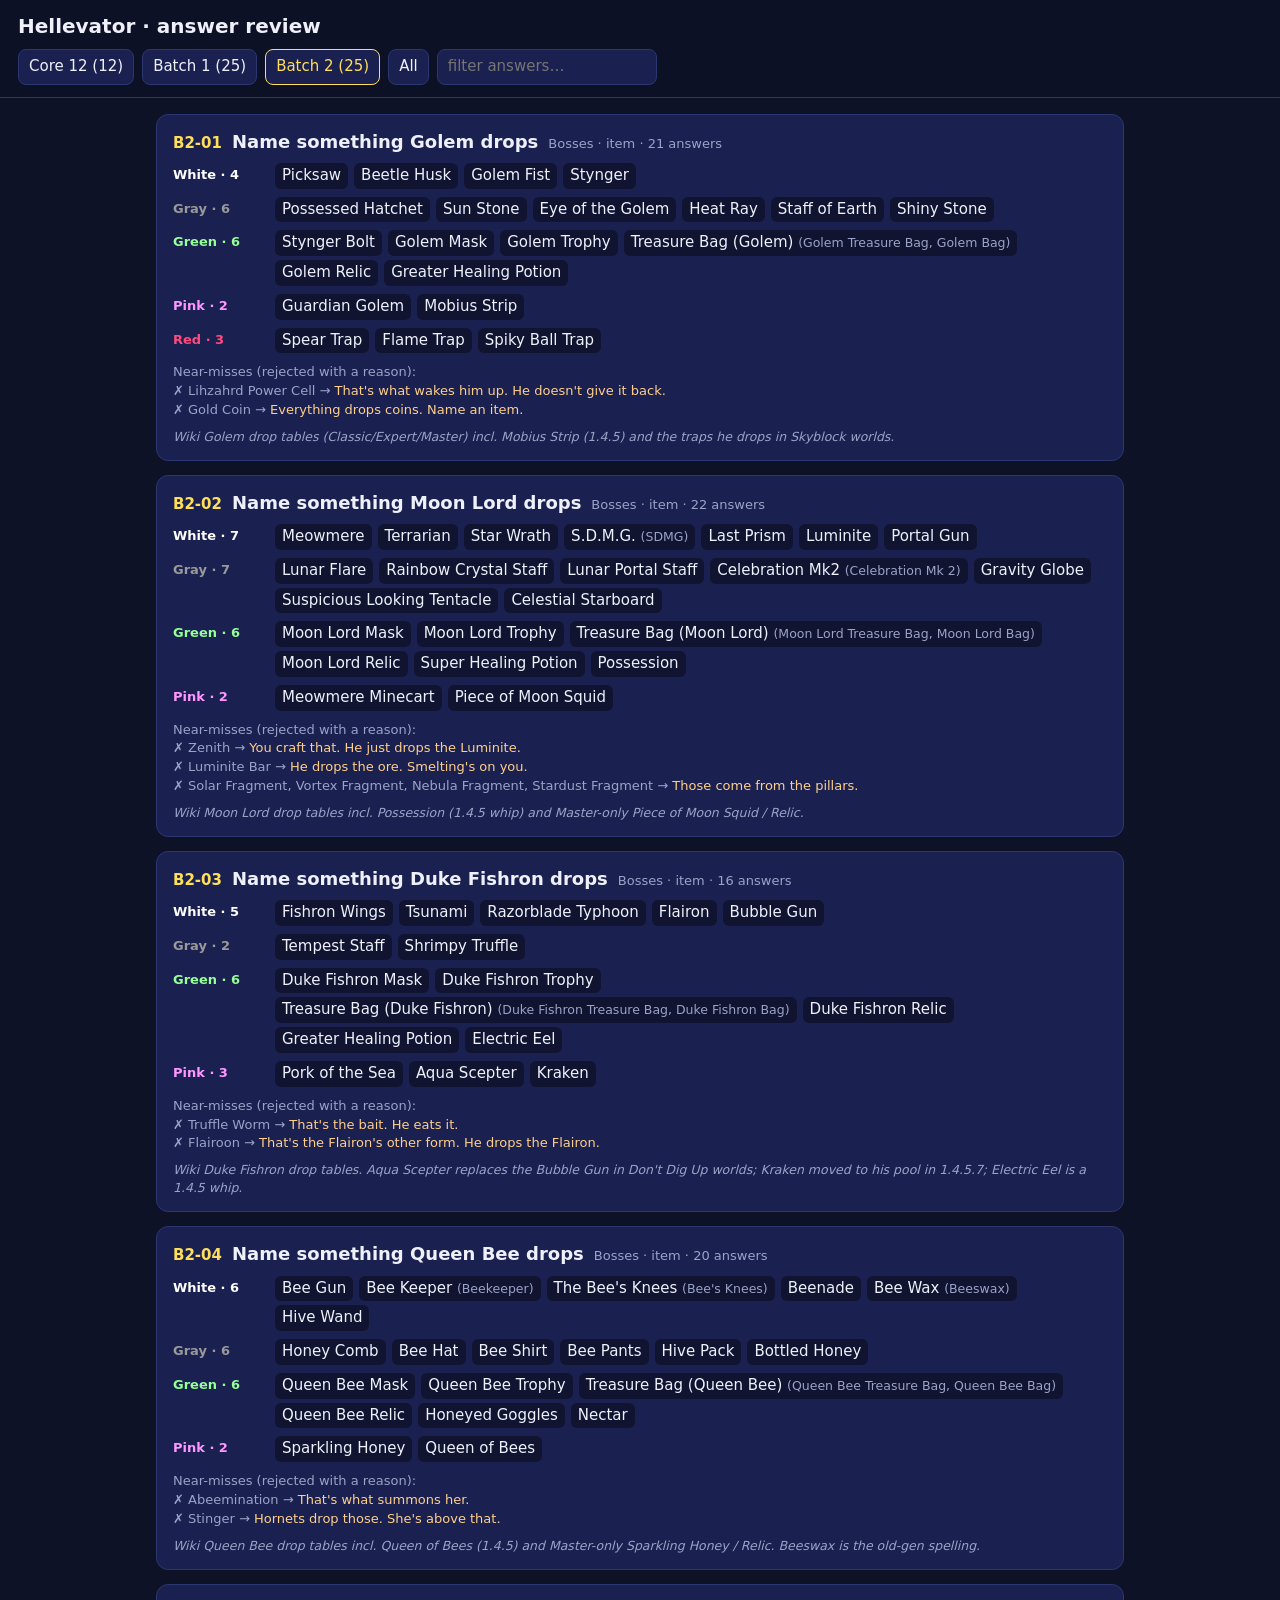
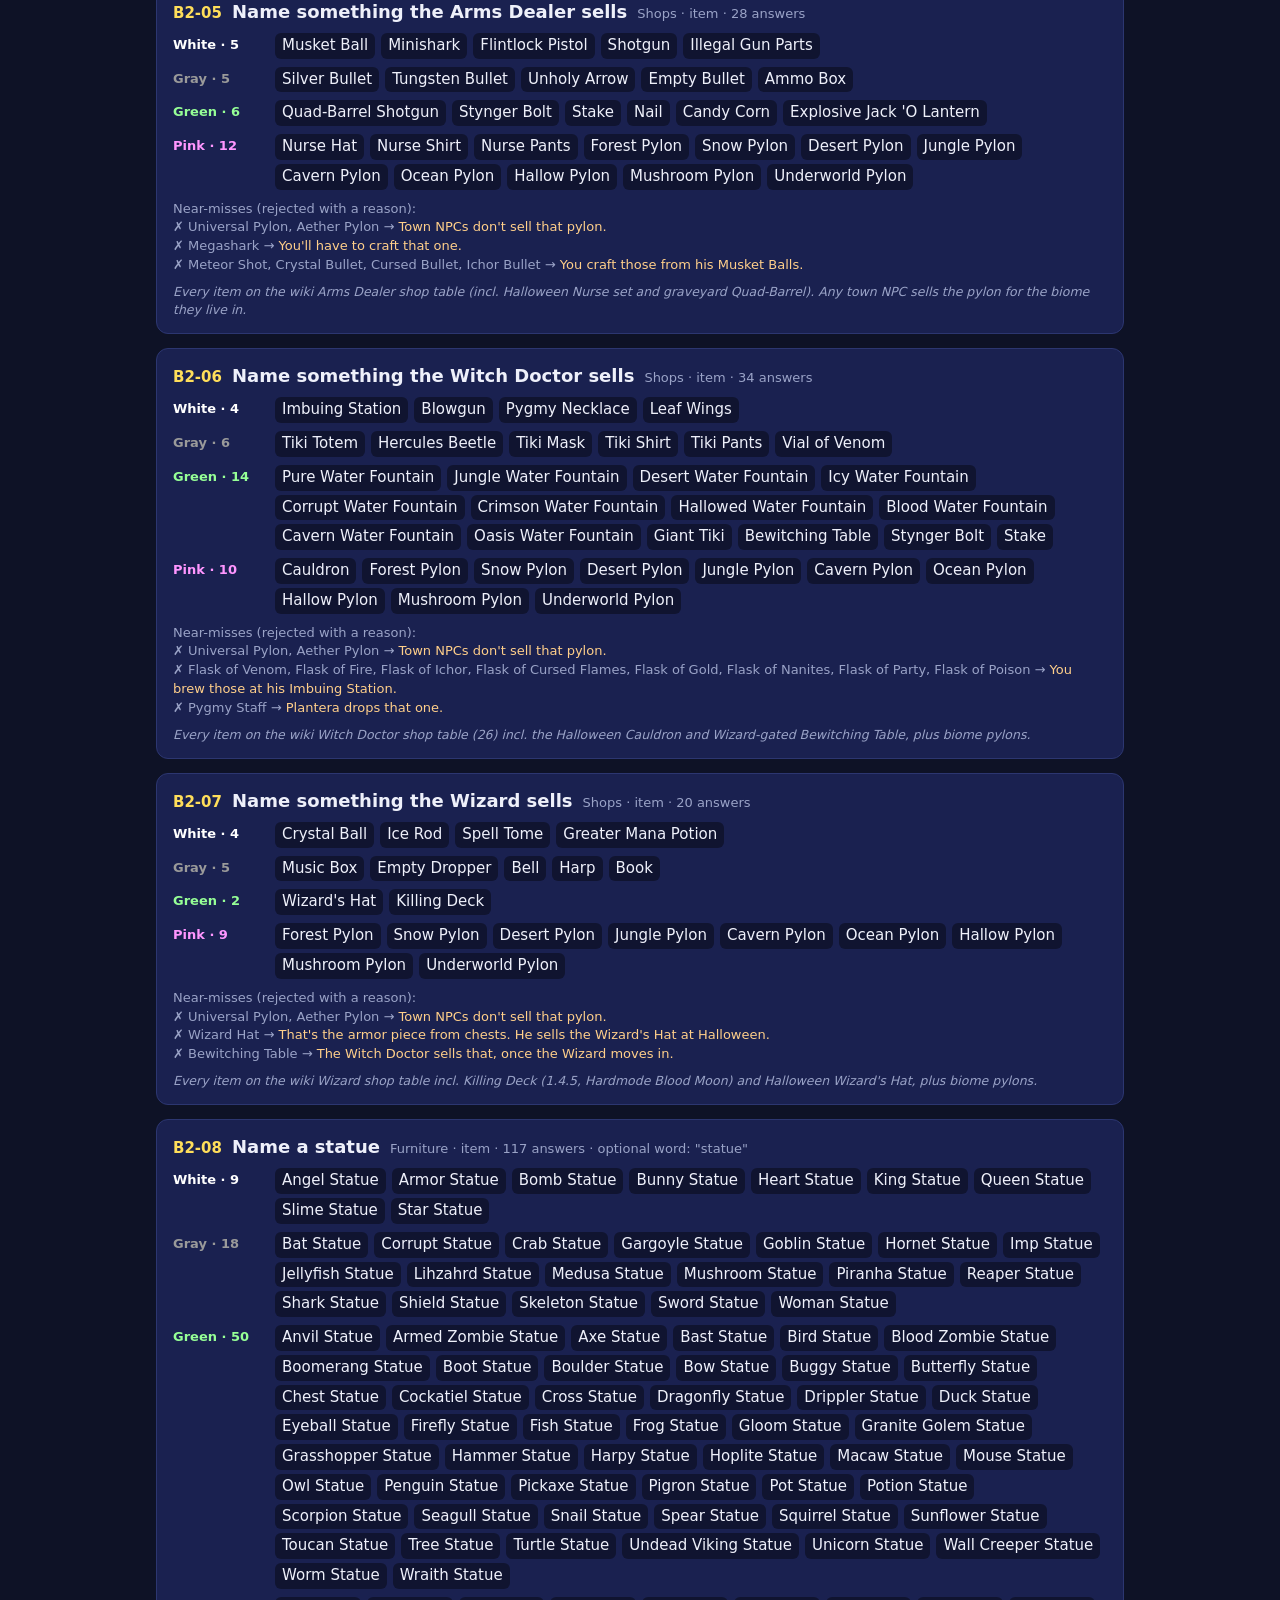
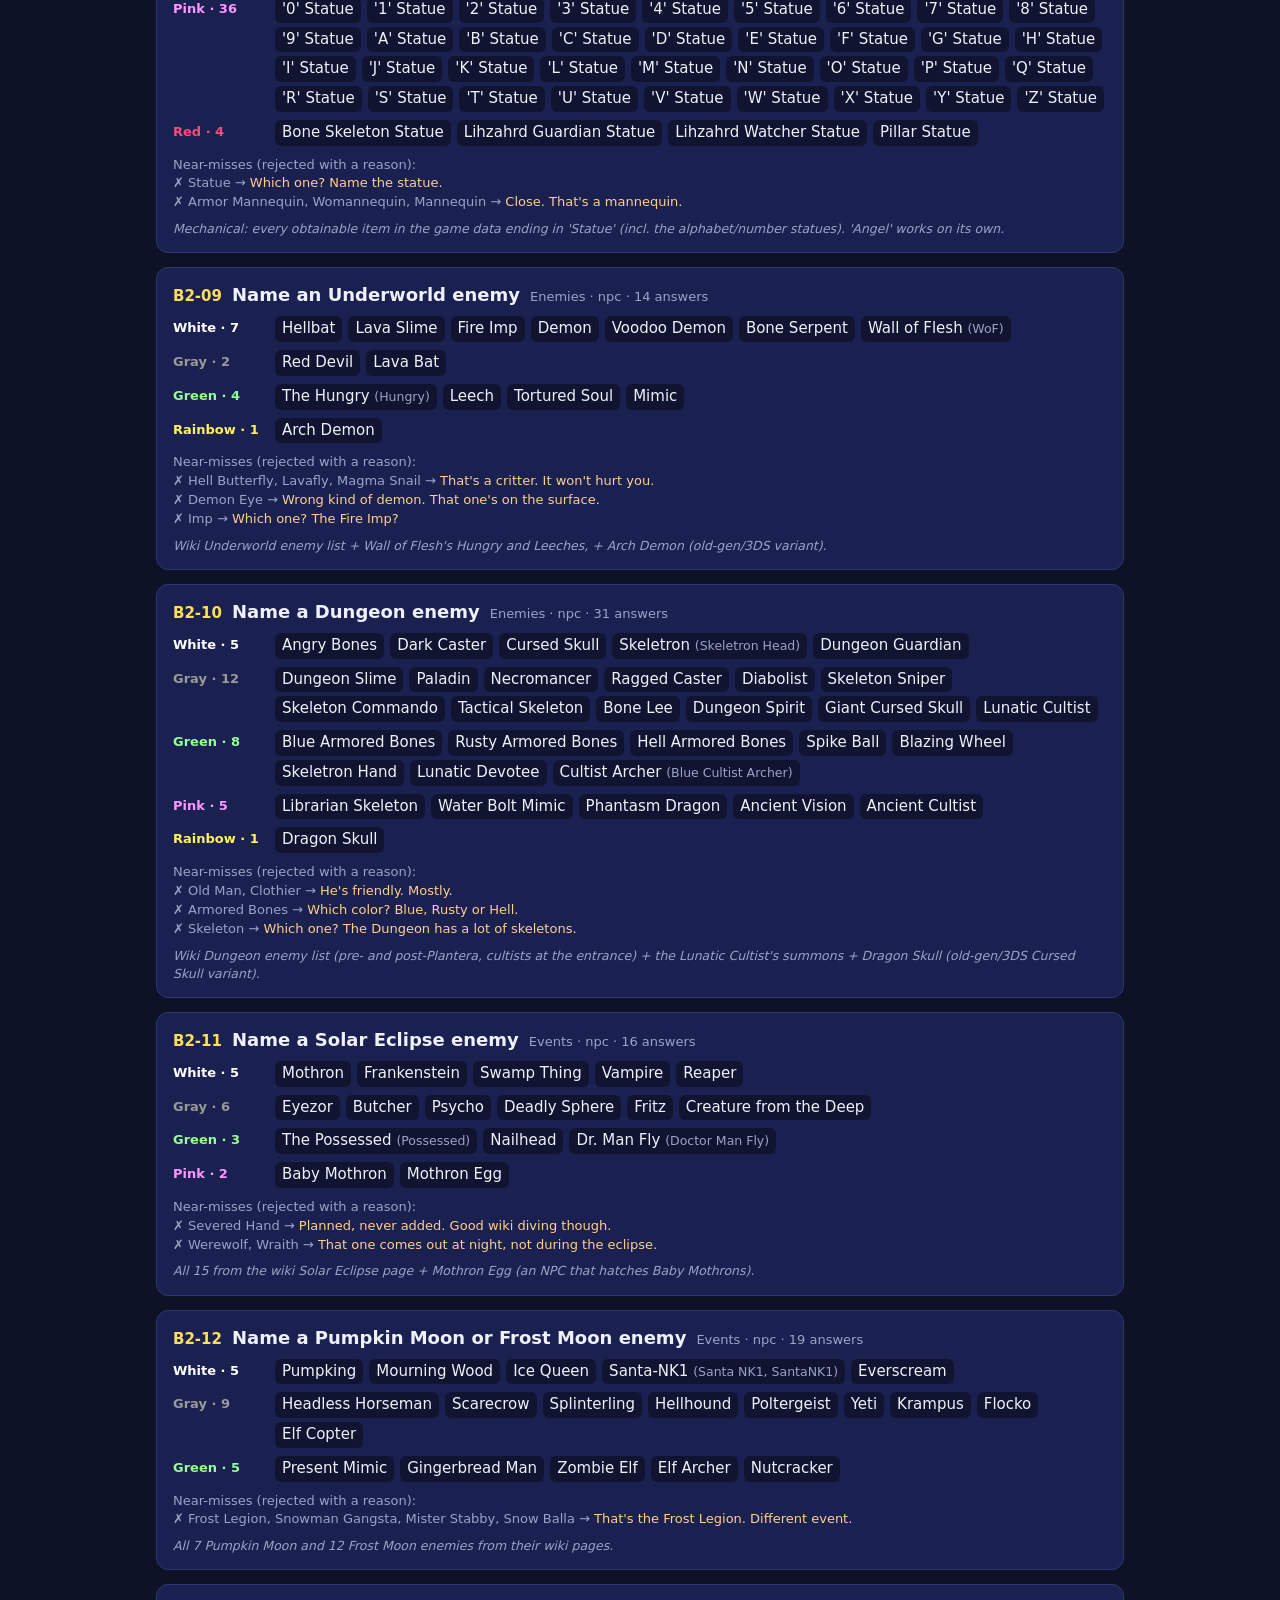
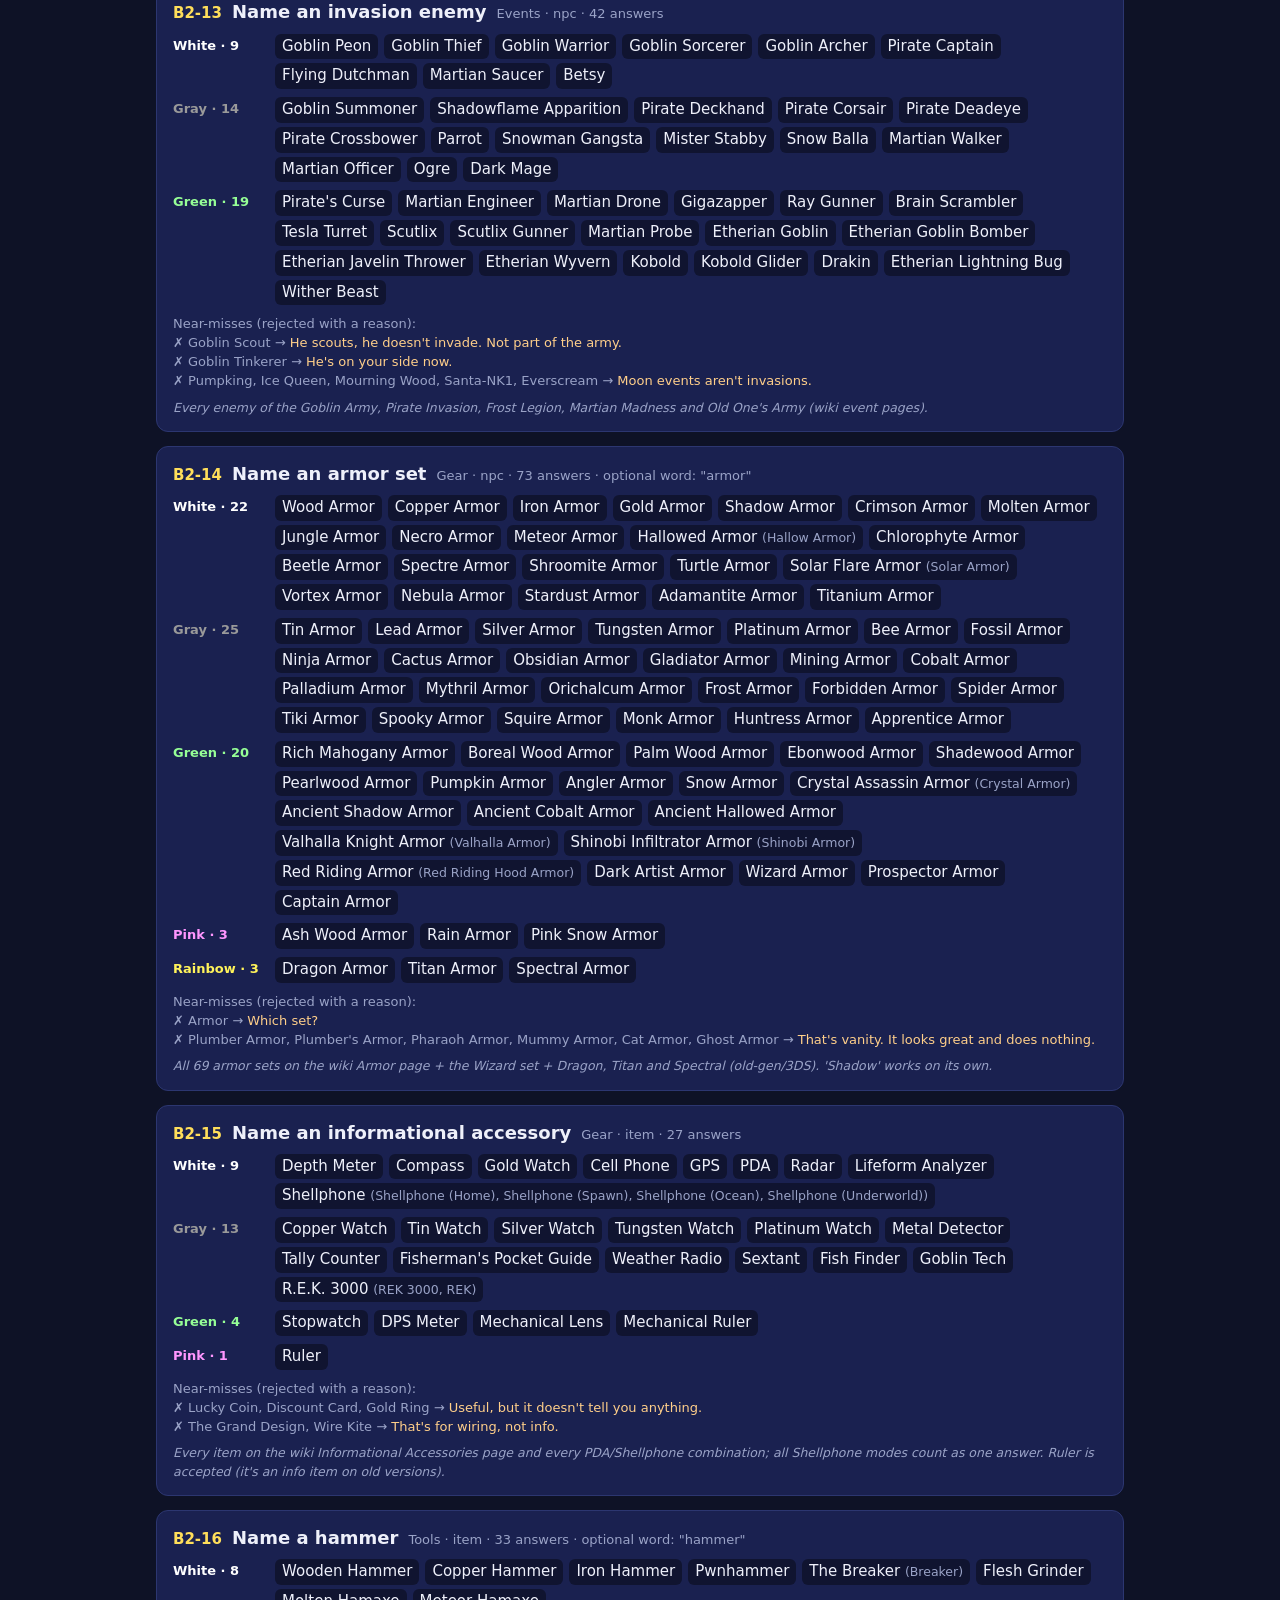
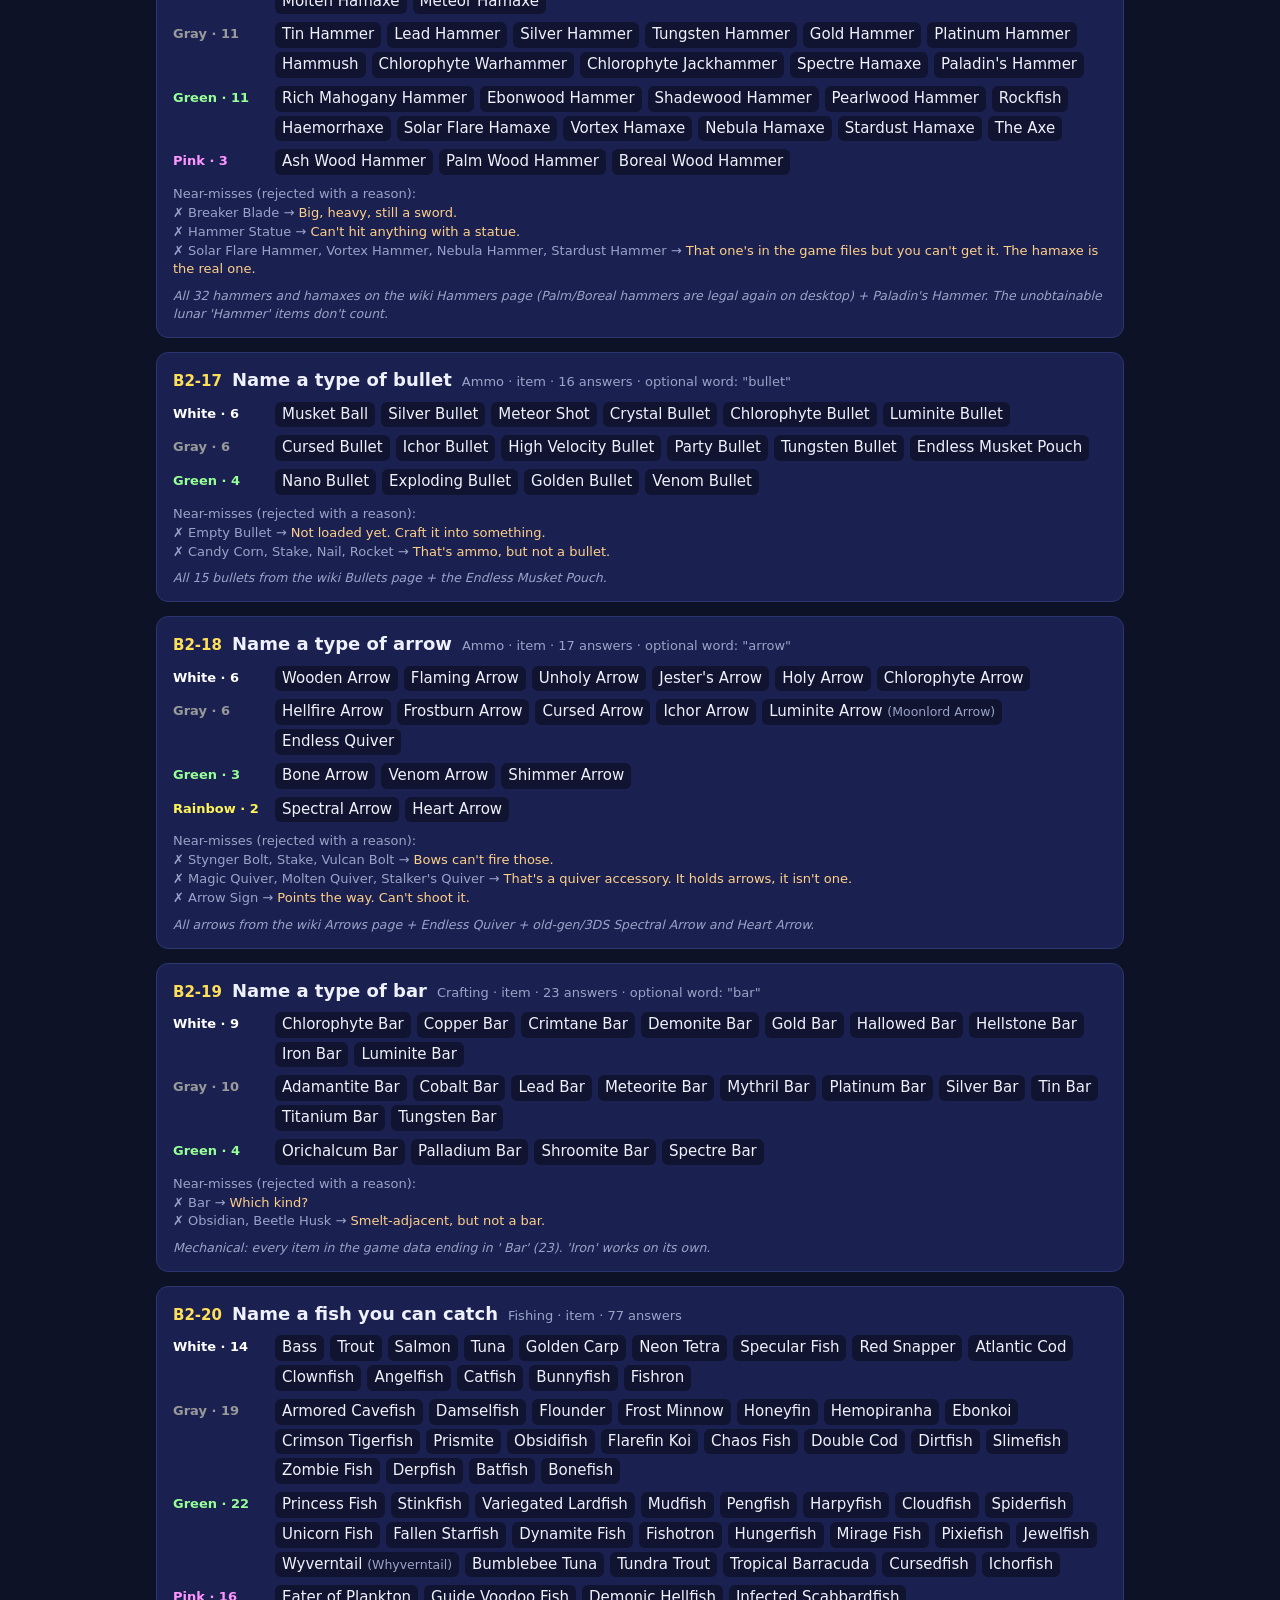
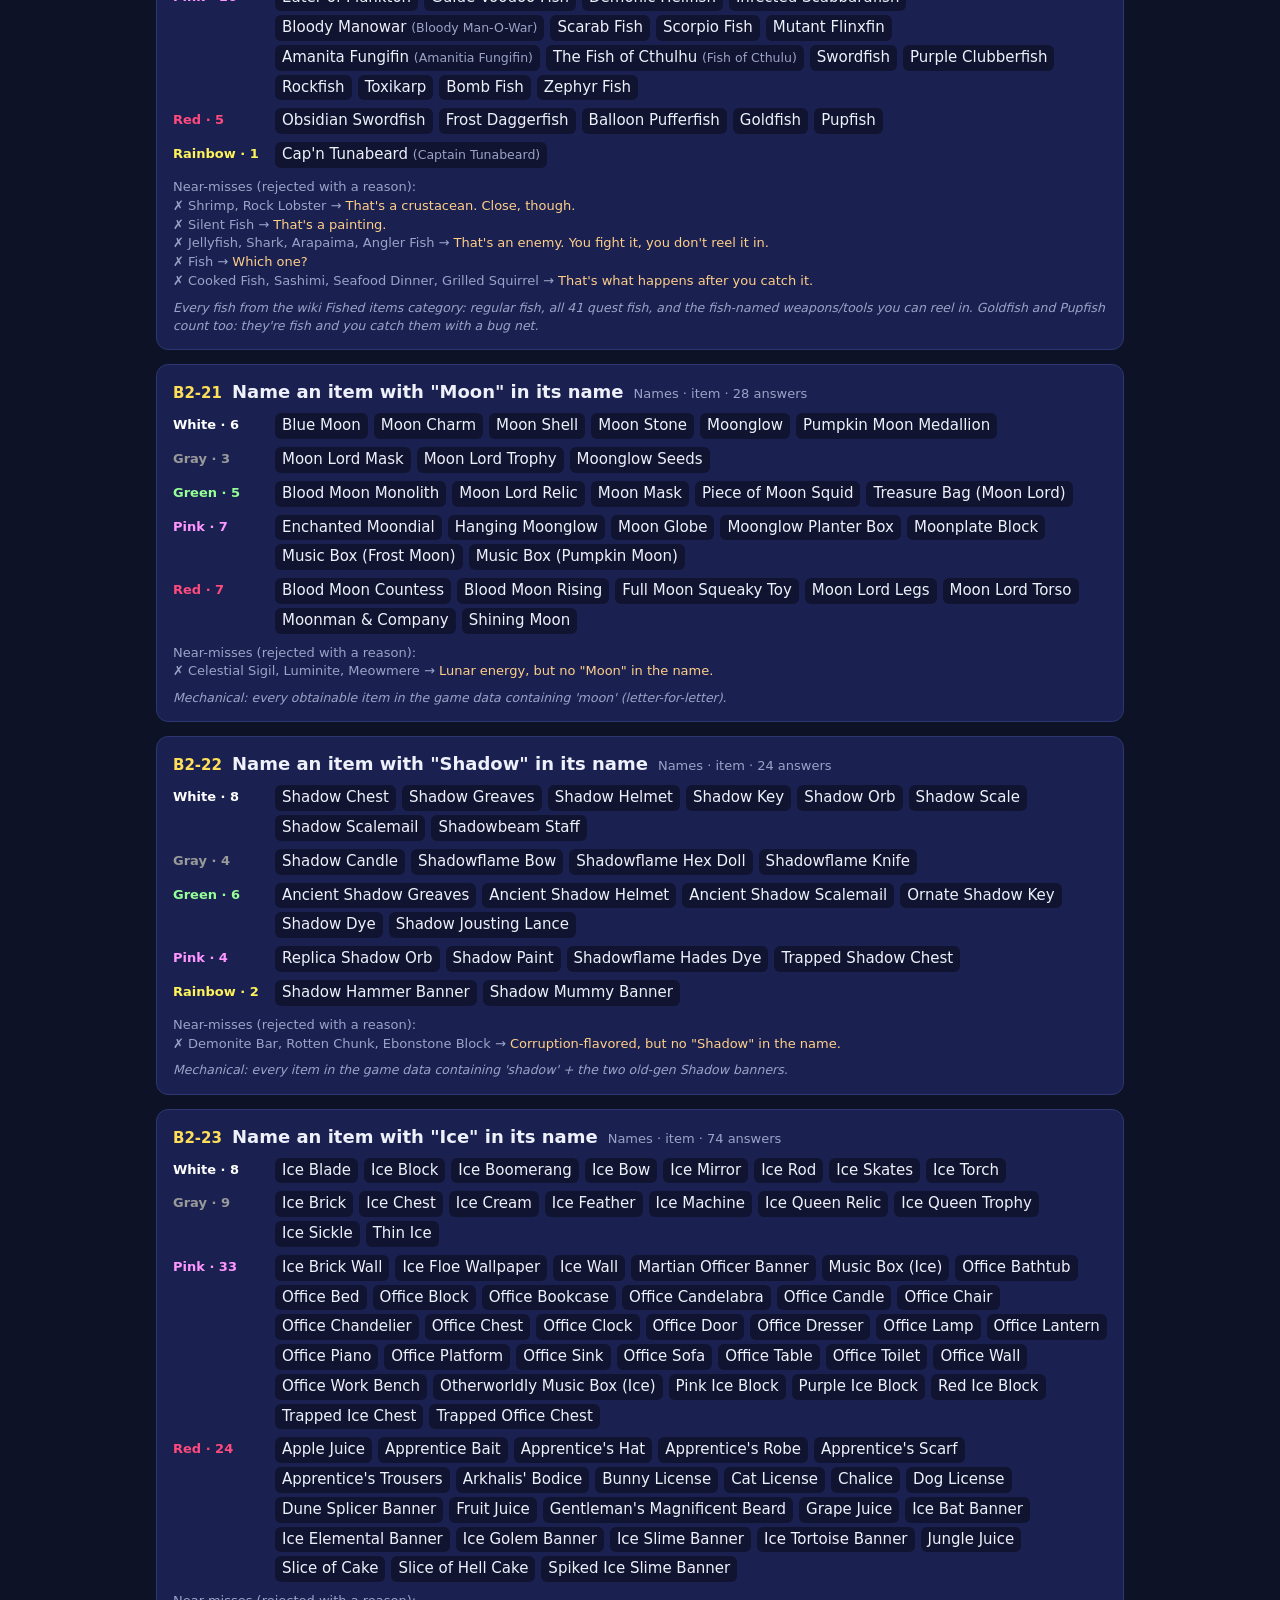
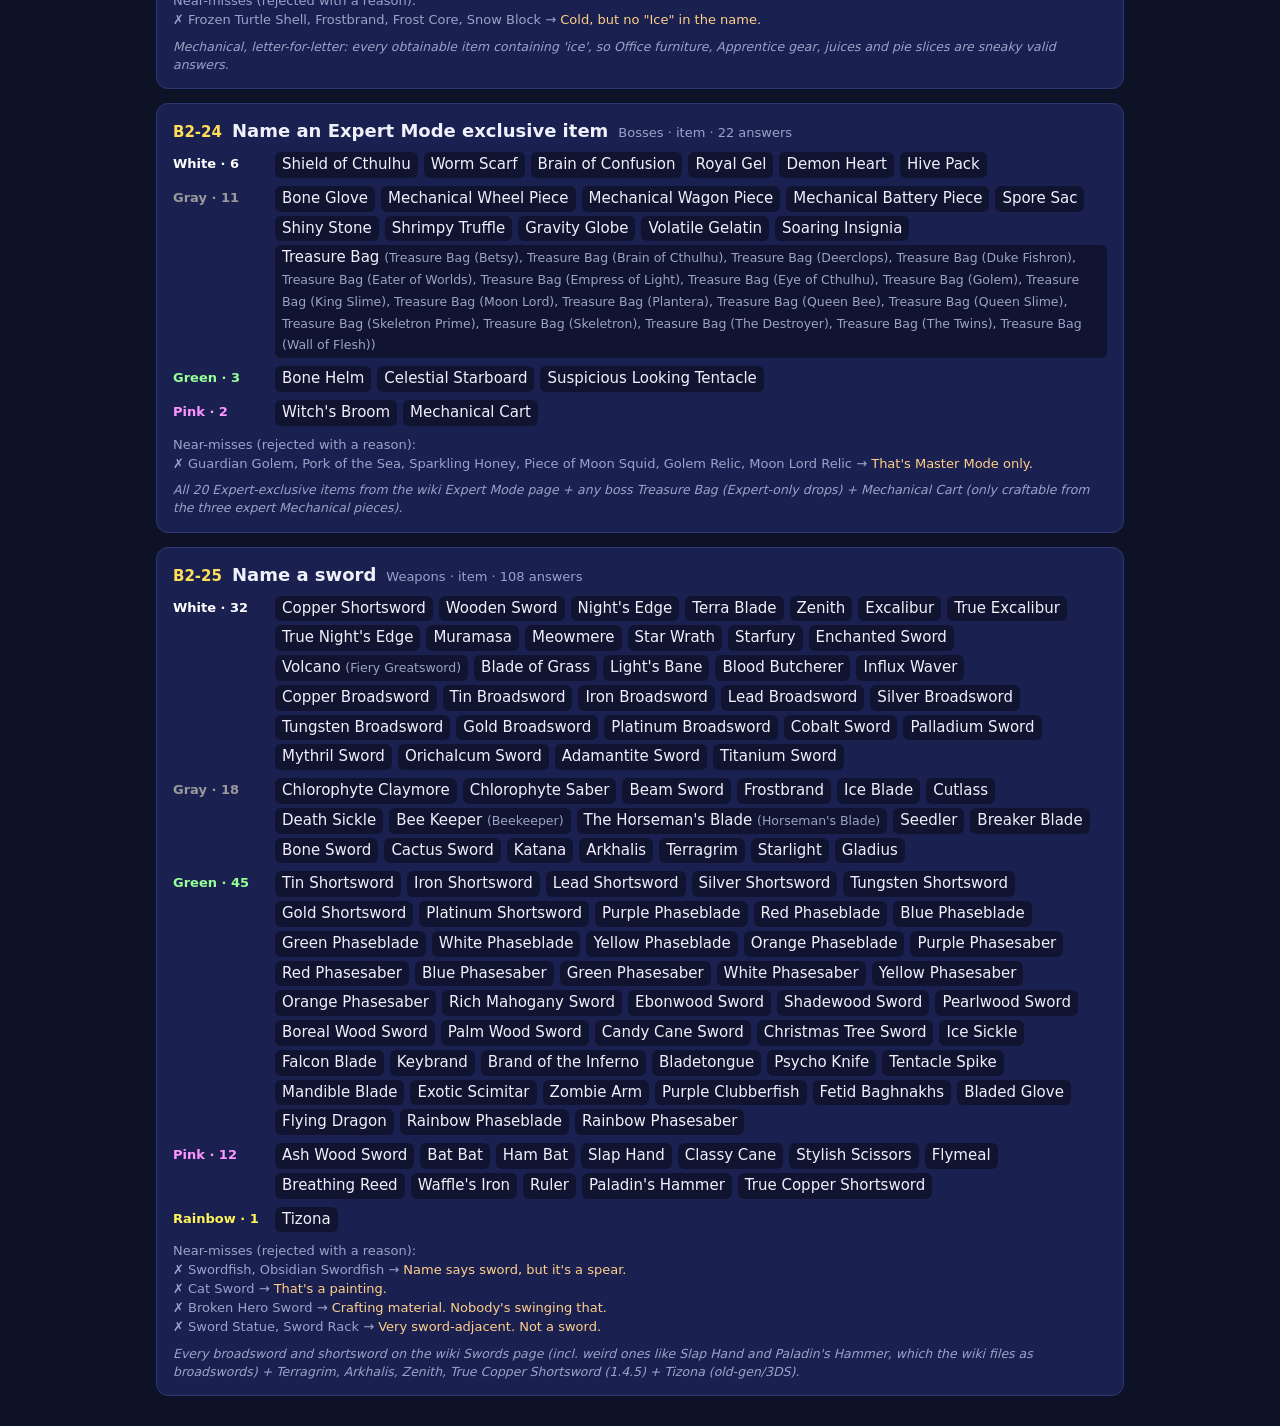
==== commit 5cae241b: "Add prompt batch 2 (25 prompts), block unobtainable items - js/prompts-batch2.js: boss drops, shops," ====
--- a/tools/review.html
+++ b/tools/review.html
@@ -19,7 +19,7 @@
 <header><h1>Hellevator · answer review</h1><div class="bar" id="bar"></div></header>
 <main id="main"></main>
 <script>
-const D={"TIERS":[{"key":"white","name":"White","label":"Common","pts":10,"heart":"🤍","blurb":"The answer everyone blurts out."},{"key":"gray","name":"Gray","label":"Too Clever","pts":15,"heart":"🩶","blurb":"Felt like a deep cut. Half the server said it."},{"key":"green","name":"Green","label":"Uncommon","pts":30,"heart":"💚","blurb":"Solid pull. You've played this game."},{"key":"pink","name":"Pink","label":"Rare","pts":60,"heart":"🩷","blurb":"Not many people went there."},{"key":"red","name":"Red","label":"Deep Cut","pts":85,"heart":"❤️","blurb":"Wiki-diver behavior."},{"key":"rainbow","name":"Rainbow","label":"One in a Terrarian","pts":100,"heart":"🌈","blurb":"The gem. Bottom of the shaft."}],"PROMPTS":[{"id":"bosses","cat":"Bosses","kind":"npc","text":"Name a boss","answers":{"white":["Eye of Cthulhu|EoC","Moon Lord|ML","Skeletron","Wall of Flesh|WoF","King Slime|KS|Slime King"],"gray":["Plantera","Golem","Duke Fishron|Duke|Fishron","Eater of Worlds|EoW","Brain of Cthulhu|BoC","Queen Bee|QB|Bee Queen"],"green":["The Twins|Twins","The Destroyer|Destroyer","Skeletron Prime|Prime","Lunatic Cultist|Cultist","Empress of Light|EoL|Empress","Queen Slime|QS|Slime Queen","Deerclops"],"pink":["Retinazer","Spazmatism","Pumpking","Ice Queen","Martian Saucer|Saucer","Betsy","Flying Dutchman|Dutchman","Mechdusa"],"red":["Mourning Wood","Everscream","Santa-NK1|Santa NK1|SantaNK1","Dark Mage","Ogre","Solar Pillar","Nebula Pillar","Vortex Pillar","Stardust Pillar","Celestial Pillars|Celestial Pillar|Lunar Pillars|Lunar Pillar|Celestial Towers|Lunar Towers"],"rainbow":["Ocram","Lepus","Turkor the Ungrateful|Turkor"]},"reject":[["Mothron|Dreadnautilus|Sand Elemental|Ice Golem|Wyvern|Goblin Summoner|Goblin Warlock|Headless Horseman|Pirate Captain|Mimic|Hallowed Mimic|Corrupt Mimic|Crimson Mimic|Jungle Mimic|Biome Mimic|Tim|Nymph","Tough fight, but the game counts it as a regular enemy."],["Torch God","The Torch God is an event, not a boss."]],"rulings":"Boss list = wiki 'Bosses' page (33: 8 pre-HM, 10 HM, 14 event bosses incl. the 4 Celestial Pillars, Mechdusa) + Legacy:Bosses (Ocram, Lepus, Turkor). Retinazer/Spazmatism accepted on their own since the game names and tracks them separately. Wiki explicitly says Mothron, Dreadnautilus, Sand Elemental, Ice Golem and biome mimics are NOT bosses or mini-bosses."},{"id":"town-npcs","cat":"NPCs","kind":"npc","text":"Name a town NPC","answers":{"white":["Guide","Merchant","Nurse","Demolitionist|Demo","Arms Dealer"],"gray":["Dryad","Goblin Tinkerer|Goblin|Tinkerer|Bound Goblin","Wizard|Bound Wizard","Mechanic|Bound Mechanic","Clothier","Angler|Sleeping Angler","Painter"],"green":["Dye Trader","Stylist|Webbed Stylist","Tavernkeep|Tavern Keep|Unconscious Man","Witch Doctor","Party Girl","Tax Collector|Tortured Soul","Truffle","Steampunker","Cyborg","Pirate","Santa Claus|Santa","Golfer","Zoologist","Princess"],"pink":["Traveling Merchant|Travelling Merchant","Town Cat|Cat","Town Dog|Dog","Town Bunny|Bunny"],"red":["Nerdy Slime","Cool Slime","Elder Slime","Clumsy Slime|Clumsy Balloon Slime","Diva Slime","Surly Slime","Mystic Slime|Mystic Frog","Town Slime|Town Slimes","Old Man","Skeleton Merchant"],"rainbow":["Squire Slime"]},"reject":[],"rulings":"26 town NPCs + town pets + 8 town slimes from the wiki NPCs page. Rescue forms (Bound Goblin, Sleeping Angler, Tortured Soul...) count as the NPC they become. Traveling Merchant, Old Man and Skeleton Merchant don't live in houses but are friendly NPCs listed with the town NPCs on the wiki, so they're accepted (see open question)."},{"id":"yoyos","cat":"Weapons","kind":"item","text":"Name a yoyo","answers":{"white":["Terrarian","Wooden Yoyo","Kraken"],"gray":["Code 1|Code One","Code 2|Code Two","The Eye of Cthulhu|Eye of Cthulhu","Cascade","Amarok"],"green":["Valor","Amazon","Rally","Malaise","Artery","Chik","Yelets","Hel-Fire|Helfire|Hellfire","Format:C|Format C"],"pink":["Hive-Five|Hive Five","Gradient"],"red":["Red's Throw","Valkyrie Yoyo|Valkyrie"]},"reject":[["Yoyo Bag|Magic Yoyo Bag|Yoyo Glove|Red Counterweight|Black Counterweight|Blue Counterweight|Green Counterweight|Purple Counterweight|Yellow Counterweight|Strung Counterweight|Magic String|White String|Red String|Rainbow String","That's yoyo gear, not a yoyo."]],"rulings":"All 21 from the wiki Yoyos page. No version-exclusive yoyos exist."},{"id":"hooks","cat":"Mobility","kind":"item","suffix":"hook","text":"Name a grappling hook","answers":{"white":["Grappling Hook","Ivy Whip","Dual Hook","Lunar Hook"],"gray":["Hook of Dissonance","Anti-Gravity Hook|Antigravity Hook","Amethyst Hook","Diamond Hook","Web Slinger","Skeletron Hand","Slime Hook"],"green":["Topaz Hook","Sapphire Hook","Emerald Hook","Ruby Hook","Amber Hook","Fish Hook","Bat Hook","Candy Cane Hook","Thorn Hook","Illuminant Hook","Worm Hook","Tendon Hook","Spooky Hook","Christmas Hook","Static Hook"],"pink":["Squirrel Hook"]},"reject":[["Hook","That's the crafting material. Close, though."],["Hotline Fishing Hook|Lavaproof Fishing Hook","Wrong kind of hook. That one's for fishing."]],"rulings":"All 27 from the wiki Hooks page (16 pre-HM, 11 HM). No version-exclusive hooks."},{"id":"wings","cat":"Accessories","kind":"item","suffix":"wings","text":"Name a pair of wings","answers":{"white":["Angel Wings","Demon Wings","Fairy Wings","Fishron Wings","Empress Wings","Solar Wings","Stardust Wings"],"gray":["Leaf Wings","Frozen Wings","Flame Wings","Harpy Wings","Bat Wings","Bee Wings","Butterfly Wings","Jetpack","Hoverboard","Vortex Booster","Nebula Mantle"],"green":["Beetle Wings","Spectre Wings|Ghost Wings","Steampunk Wings","Spooky Wings","Festive Wings","Tattered Fairy Wings","Mothron Wings","Bone Wings","Betsy's Wings","Fledgling Wings","Celestial Starboard","Fin Wings"],"pink":["Red's Wings","D-Town's Wings","Will's Wings","Crowno's Wings","Cenx's Wings","Jim's Wings","Loki's Wings"],"red":["Arkhalis' Lightwings|Arkhalis's Lightwings","Leinfors' Prehensile Cloak","Ghostar's Infinity Eight","Safeman's Blanket Cape","Lazure's Barrier Platform","Skiphs' Paws","Yoraiz0r's Spell|Yoraizor's Spell","FoodBarbarian's Tattered Dragon Wings","Grox The Great's Wings","Chippy's Cloak","Heroicis' Wings","Kazzymodus' Wings","Chicken Bones' Wings","Luna's Runic Pixie Wings"],"rainbow":["Sparkly Wings"]},"legacy":["Sparkly Wings"],"reject":[["Rocket Boots|Spectre Boots|Lightning Boots|Frostspark Boots|Terraspark Boots|Soaring Insignia|Cloud in a Bottle|Gravity Globe|Shiny Red Balloon","Helps you get airborne, but it isn't wings."]],"rulings":"51 from wiki Wings/List (incl. all 19 developer wings through 1.4.5) + Sparkly Wings (old-gen/3DS). 'Ghost Wings' was the old-gen name for Spectre Wings."},{"id":"torches","cat":"Lighting","kind":"item","suffix":"torch","text":"Name a type of torch","answers":{"white":["Torch","Ice Torch","Demon Torch","Cursed Torch","Ichor Torch"],"gray":["Rainbow Torch","Bone Torch","Ultrabright Torch","White Torch"],"green":["Blue Torch","Red Torch","Green Torch","Purple Torch","Yellow Torch","Orange Torch","Pink Torch","Jungle Torch","Desert Torch","Corrupt Torch","Crimson Torch","Hallowed Torch","Mushroom Torch","Coral Torch"],"pink":["Aether Torch|Shimmer Torch"],"rainbow":["Tiki Torch"]},"reject":[["Torch God's Favor|Torch God's Flavor|Torch God","Very torch-adjacent. Still not a torch."],["Glowstick|Spelunker Glowstick|Sticky Glowstick|Bouncy Glowstick|Flare|Candle|Lamp|Lantern","It's a light source, not a torch."]],"rulings":"24 torch types from the wiki Torches page. Tiki Torch is furniture (a lamp-type light) but it's literally a torch, so it's the gem."},{"id":"food","cat":"Food","kind":"item","text":"Name a food","answers":{"white":["Apple","Banana","Cooked Fish","Burger","Pizza","Bacon","Golden Delight","Steak","Hotdog|Hot Dog"],"gray":["Pumpkin Pie","Sashimi","Bowl of Soup|Soup","Cooked Shrimp","Seafood Dinner","Monster Lasagna|Lasagna","Grub Soup","Coffee","Ice Cream","Spaghetti","Milkshake","BBQ Ribs|Ribs|Barbecue Ribs","Marshmallow","Cooked Marshmallow"],"green":["Apricot","Cherry","Coconut","Grapefruit","Lemon","Mango","Peach","Pineapple","Plum","Pomegranate","Dragon Fruit","Star Fruit|Starfruit","Blood Orange","Elderberry","Blackcurrant","Rambutan","Spicy Pepper","Bunny Stew","Grilled Squirrel","Roasted Bird","Roasted Duck","Sauteed Frog Legs|Frog Legs","Fruit Juice","Fruit Salad","Apple Juice","Lemonade","Grape Juice","Grapes","Fries|French Fries","Nachos","Chicken Nugget","Fried Egg","Apple Pie","Sugar Cookie","Gingerbread Cookie","Christmas Pudding","Chocolate Chip Cookie","Banana Split","Pad Thai","Pho","Lobster Tail","Escargot","Froggle Bunwich","Potato Chips|Chips","Cream Soda","Carton of Milk|Milk"],"pink":["Peach Sangria","Bloody Moscato","Frozen Banana Daiquiri|Banana Daiquiri","Piña Colada","Smoothie of Darkness","Tropical Smoothie","Prismatic Punch","Shrimp Po' Boy|Po' Boy","Shucked Oyster"],"red":["Teacup","Blackened Fish","Rock Candy"],"rainbow":["Joja Cola"]},"reject":[["Ale|Sake|Eggnog|Wiesnbräu","You can drink it, but the game files it as a potion, not food."],["Mushroom|Bottled Honey|Bottled Water|Honeyfin|Jungle Juice","That's a healing potion as far as the game's concerned."],["Life Fruit|Aegis Fruit|Ambrosia|Gummy Worm|Galaxy Pearl|Artisan Loaf","Edible-ish, but it's a permanent upgrade, not food."],["Oyster","Open it first. The shucked version counts."],["Pumpkin","An ingredient, not food on its own."]],"rulings":"Game definition: food = anything granting Well Fed / Plenty Satisfied / Exquisitely Stuffed. All 82 from the wiki Food page (incl. 1.4.5 Blackened Fish and Rock Candy). Wiki explicitly says Ale, Sake, Eggnog and Wiesnbräu are NOT food."},{"id":"potions","cat":"Alchemy","kind":"item","suffix":"potion","text":"Name a potion","answers":{"white":["Healing Potion","Mana Potion","Ironskin Potion","Regeneration Potion","Swiftness Potion","Lesser Healing Potion","Greater Healing Potion"],"gray":["Recall Potion","Gravitation Potion","Spelunker Potion","Super Healing Potion","Wormhole Potion","Teleportation Potion","Obsidian Skin Potion","Endurance Potion","Lifeforce Potion","Rage Potion","Wrath Potion"],"green":["Gills Potion","Night Owl Potion","Featherfall Potion","Shine Potion","Hunter Potion","Battle Potion","Thorns Potion","Water Walking Potion","Archery Potion","Mana Regeneration Potion","Magic Power Potion","Invisibility Potion","Heartreach Potion","Inferno Potion","Titan Potion","Warmth Potion","Builder Potion","Calming Potion","Crate Potion","Dangersense Potion","Fishing Potion","Mining Potion","Sonar Potion","Summoning Potion","Flipper Potion","Ammo Reservation Potion","Restoration Potion","Lesser Mana Potion","Greater Mana Potion","Super Mana Potion"],"pink":["Lesser Luck Potion","Luck Potion","Greater Luck Potion","Biome Sight Potion","Potion of Return|Return Potion","Love Potion","Stink Potion","Gender Change Potion","Bottled Honey","Bottled Water","Mushroom","Strange Brew","Ale","Sake"],"red":["Flask of Venom","Flask of Cursed Flames","Flask of Fire","Flask of Gold","Flask of Ichor","Flask of Nanites","Flask of Party","Flask of Poison","Eggnog","Honeyfin","Jungle Juice","Torch God's Flavor"],"rainbow":["Red Potion","Lesser Restoration Potion","Wiesnbräu"]},"legacy":["Wiesnbräu","Lesser Restoration Potion"],"reject":[["Potion Statue|Decorative Healing Potion|Decorative Mana Potion","That's decor. You can't drink it."],["Bottle|Alchemy Table|Placed Bottle","That's what you brew with, not what you brew."]],"rulings":"Everything on the wiki Potions page's recovery, mana, buff, flask and 'other' lists (Ale/Sake are Tipsy buff potions; Mushroom, Bottled Water/Honey, Honeyfin, Eggnog are recovery potions). Food is also technically a potion in the game's code but is NOT accepted here (see open question). Lesser Restoration Potion + Wiesnbräu are old-gen/3DS."},{"id":"ores","cat":"Mining","kind":"item","suffix":"ore","text":"Name an ore","answers":{"white":["Copper Ore","Iron Ore","Gold Ore","Silver Ore"],"gray":["Hellstone","Demonite Ore","Crimtane Ore","Chlorophyte Ore","Adamantite Ore","Titanium Ore","Cobalt Ore","Mythril Ore|Mithril Ore"],"green":["Tin Ore","Lead Ore","Tungsten Ore","Platinum Ore","Palladium Ore","Orichalcum Ore","Luminite"],"pink":["Meteorite"],"red":["Obsidian"]},"reject":[["Copper Bar|Tin Bar|Iron Bar|Lead Bar|Silver Bar|Tungsten Bar|Gold Bar|Platinum Bar|Demonite Bar|Crimtane Bar|Meteorite Bar|Hellstone Bar|Cobalt Bar|Palladium Bar|Mythril Bar|Orichalcum Bar|Adamantite Bar|Titanium Bar|Chlorophyte Bar|Luminite Bar|Hallowed Bar|Shroomite Bar|Spectre Bar","That's a bar. Back up one step."],["Amethyst|Topaz|Sapphire|Emerald|Ruby|Diamond|Amber","Gems aren't ores in Terraria."],["Silt Block|Slush Block|Desert Fossil|Silt|Slush","Extractinator fodder, not ore."]],"rulings":"All 21 from the wiki 'Ore items' category, which includes Obsidian, Meteorite, Hellstone and Luminite."},{"id":"critters","cat":"Critters","kind":"npc","text":"Name a critter","answers":{"white":["Bunny","Bird","Squirrel","Butterfly","Worm","Frog","Duck|White Duck","Goldfish"],"gray":["Gold Bunny","Truffle Worm","Firefly","Snail","Mouse","Penguin"],"green":["Scorpion","Grasshopper","Glowing Snail","Lightning Bug","Owl","Seagull","Turtle","Ladybug","Cardinal","Blue Jay","Red Squirrel","Gold Bird","Gold Frog","Gold Worm","Gold Mouse","Gold Squirrel","Gold Grasshopper","Gold Butterfly","Seahorse","Explosive Bunny","Rat","Black Scorpion","Prismatic Lacewing","Mallard Duck","Pupfish","Grebe","Water Strider","Jungle Turtle","Monarch Butterfly","Sea Turtle","Dolphin","Pufferfish"],"pink":["Grubby","Sluggy","Buggy","Maggot","Lavafly","Magma Snail","Hell Butterfly","Toucan","Scarlet Macaw","Blue Macaw","Yellow Cockatiel","Gray Cockatiel|Grey Cockatiel","Enchanted Nightcrawler","Stinkbug","Blue Fairy","Green Fairy","Pink Fairy","Julia Butterfly","Purple Emperor Butterfly","Red Admiral Butterfly","Sulphur Butterfly","Tree Nymph Butterfly","Ulysses Butterfly","Zebra Swallowtail Butterfly","Black Dragonfly","Blue Dragonfly","Green Dragonfly","Orange Dragonfly","Red Dragonfly","Yellow Dragonfly","Amethyst Bunny","Topaz Bunny","Sapphire Bunny","Emerald Bunny","Ruby Bunny","Diamond Bunny","Amber Bunny","Amethyst Squirrel","Topaz Squirrel","Sapphire Squirrel","Emerald Squirrel","Ruby Squirrel","Diamond Squirrel","Amber Squirrel"],"red":["Gold Goldfish","Gold Seahorse","Gold Water Strider","Gold Dragonfly","Gold Ladybug","Mystic Frog"],"rainbow":["Faeling"]},"reject":[["Corrupt Bunny|Vicious Bunny|Crimson Bunny|Corrupt Goldfish|Vicious Goldfish|Crimson Goldfish|Corrupt Penguin|Vicious Penguin|Crimson Penguin","That's what a critter turns into during a Blood Moon. It's an enemy now."],["Town Cat|Town Dog|Town Bunny","That's a town pet, not a critter."],["Dragonfly|Fairy|Macaw|Cockatiel|Gem Bunny|Gem Squirrel","The game only names specific kinds of those. Be more specific."]],"rulings":"96 critters from the wiki Critters page (incl. every butterfly, dragonfly, fairy, gem and gold variant). Generic names only count when the game itself uses them as an NPC name: Butterfly (NPC 356), Duck, Goldfish do; Dragonfly, Fairy, Macaw, Cockatiel, Gem Bunny/Squirrel don't (wiki NPC IDs page), so those get a 'be more specific' nudge. Dolphin, Mystic Frog and Sea Turtle can't be netted but are still critters."},{"id":"slime-items","cat":"Names","kind":"item","text":"Name an item with \"Slime\" in its name","answers":{"white":["Slime Crown","Slime Staff","Slime Hook","Slime Gun","Slime Block"],"gray":["King Slime Trophy","King Slime Mask","King Slime Relic","Queen Slime Mask","Queen Slime Trophy","Queen Slime Relic","Slime Statue"],"green":["Slime Chair","Slime Table","Slime Bed","Slime Door","Slime Work Bench|Slime Workbench","Slime Chest","Slime Platform","Slime Bathtub","Slime Bookcase","Slime Candelabra","Slime Candle","Slime Chandelier","Slime Clock","Slime Dresser","Slime Lamp","Slime Lantern","Slime Piano","Slime Sofa","Slime Sink","Slime Toilet","Pink Slime Block","Frozen Slime Block","Slime Block Wall","Trapped Slime Chest","Slimefish","Treasure Bag (King Slime)|King Slime Treasure Bag|King Slime Bag","Treasure Bag (Queen Slime)|Queen Slime Treasure Bag|Queen Slime Bag","Music Box (King Slime)|King Slime Music Box","Music Box (Queen Slime)|Queen Slime Music Box","Music Box (Slime Rain)|Slime Rain Music Box"],"pink":["Slime Spear","Slime Whip","Blue Slime Banner","Green Slime Banner","Purple Slime Banner","Red Slime Banner","Yellow Slime Banner","Black Slime Banner","Ice Slime Banner","Jungle Slime Banner","Lava Slime Banner","Mother Slime Banner","Dungeon Slime Banner","Corrupt Slime Banner","Illuminant Slime Banner","Rainbow Slime Banner","Sand Slime Banner","Spiked Ice Slime Banner","Spiked Jungle Slime Banner"],"red":["The Sands of Slime|Sands of Slime","Sparkle Slime Balloon","Crimslime Banner","Slimer Banner","Shimmer Slime Banner","Umbrella Slime Banner"],"rainbow":["Slime Banner"]},"legacy":["Slime Banner"],"reject":[["Slimy Saddle","So close. It says Slimy, not Slime."],["Gel|Pink Gel|Royal Gel|Volatile Gelatin|Gelatin Crystal","Very slimy. No \"Slime\" in the name, though."]],"rulings":"Mechanical: every item in the game-text dump containing 'slime' (67) + the old-gen/3DS 'Slime Banner'. Treasure bags and music boxes accept both the in-game name and the natural word order."},{"id":"quest-fish","cat":"Fishing","kind":"item","text":"Name a fish the Angler asks you to catch","answers":{"white":["Clownfish","Angelfish","Catfish","Bunnyfish","Fishron"],"gray":["Dirtfish","Slimefish","Zombie Fish","Derpfish","Batfish","Bonefish"],"green":["Mudfish","Pengfish","Harpyfish","Cloudfish","Spiderfish","Unicorn Fish","Fallen Starfish","Dynamite Fish","Fishotron","Hungerfish","Mirage Fish","Pixiefish","Jewelfish","Wyverntail|Whyverntail","Bumblebee Tuna","Tundra Trout","Tropical Barracuda","Cursedfish","Ichorfish"],"pink":["Eater of Plankton","Guide Voodoo Fish","Demonic Hellfish","Infected Scabbardfish","Bloody Manowar|Bloody Man-O-War","Scarab Fish","Scorpio Fish","Mutant Flinxfin","Amanita Fungifin|Amanitia Fungifin","The Fish of Cthulhu|Fish of Cthulu"],"rainbow":["Cap'n Tunabeard|Captain Tunabeard"]},"reject":[["Bass|Trout|Tuna|Salmon|Red Snapper|Flounder|Neon Tetra|Atlantic Cod|Golden Carp|Armored Cavefish|Chaos Fish|Crimson Tigerfish|Damselfish|Double Cod|Ebonkoi|Frost Minnow|Hemopiranha|Princess Fish|Prismite|Specular Fish|Stinkfish|Variegated Lardfish|Rockfish|Sawtooth Shark|Swordfish|Zephyr Fish|Goldfish","Real fish, but not one the Angler ever asks for."]],"rulings":"All 41 from the wiki Angler/Quests list. Old names (Amanitia Fungifin, Whyverntail) still accepted."},{"id":"whips","cat":"Weapons","kind":"item","text":"Name a whip","answers":{"white":["Leather Whip","Firecracker","Kaleidoscope"],"gray":["Snapthorn","Spinal Tap"],"green":["Cool Whip","Durendal","Dark Harvest","Morning Star"],"pink":["Cobwhip","Soulscourge","Vasculash","Starcrash","Slime Whip","Electric Eel","Possession","Vulgar Display of Flower"],"red":["Constellation"]},"reject":[["Blade Staff|Slime Staff|Imp Staff|Terraprisma","Summoner gear, yes. Whip, no."]],"rulings":"All 18 from the wiki Whips page (9 added in 1.4.5)."},{"id":"boomerangs","cat":"Weapons","kind":"item","text":"Name a boomerang","answers":{"white":["Wooden Boomerang","Enchanted Boomerang","Flamarang"],"gray":["Light Disc","Bananarang","Thorn Chakram","Ice Boomerang"],"green":["Shroomerang","Trimarang","Bloody Machete","Possessed Hatchet","Combat Wrench"],"pink":["Fruitcake Chakram","Sergeant United Shield"],"red":["Axearang"]},"reject":[["Paladin's Hammer","It comes back, but it's a hammer."],["Boomstick","Different kind of boom. That's a shotgun."]],"rulings":"All 15 from the wiki Boomerangs page (Axearang added in 1.4.5)."},{"id":"spears","cat":"Weapons","kind":"item","text":"Name a spear","answers":{"white":["Spear","Trident","Dark Lance","Gungnir"],"gray":["Swordfish","North Pole","The Rotted Fork|Rotted Fork"],"green":["Cobalt Naginata","Palladium Pike","Mythril Halberd","Orichalcum Halberd","Adamantite Glaive","Titanium Trident","Chlorophyte Partisan","Mushroom Spear"],"pink":["Obsidian Swordfish","Ghastly Glaive","Storm Spear"],"red":["Slime Spear"],"rainbow":["Tonbogiri"]},"legacy":["Tonbogiri"],"reject":[["Daybreak|Unholy Trident","Pointy, but it isn't a spear."]],"rulings":"All 19 from the wiki Spears page + Tonbogiri (old-gen/3DS). Daybreak is a thrown javelin and Unholy Trident is a magic weapon."},{"id":"flails","cat":"Weapons","kind":"item","text":"Name a flail","answers":{"white":["Ball O' Hurt|Ball of Hurt","Sunfury","The Meatball|Meatball"],"gray":["Flower Pow","Golem Fist","Mace","Flaming Mace"],"green":["Blue Moon","Dao of Pow","KO Cannon|K.O. Cannon","Chain Guillotines","Drippler Crippler","Anchor","Chain Knife","Flairon"],"red":["Flairoon"]},"reject":[["Morning Star","Spiky ball on a chain, but the game calls it a whip."]],"rulings":"All 16 from the wiki Flails page (thrown + launched). Flairoon is the 1.4.5 alternate mode of the Flairon."},{"id":"bows","cat":"Weapons","kind":"item","text":"Name a bow","answers":{"white":["Wooden Bow","Tsunami","Phantasm","Daedalus Stormbow","Molten Fury","Demon Bow","Tendon Bow"],"gray":["Hellwing Bow","Marrow","Pulse Bow","Eventide","Shadowflame Bow","Ice Bow"],"green":["Copper Bow","Tin Bow","Iron Bow","Lead Bow","Silver Bow","Tungsten Bow","Gold Bow","Platinum Bow","The Bee's Knees|Bee's Knees","Blood Rain Bow","Aerial Bane","Phantom Phoenix","Boreal Wood Bow","Palm Wood Bow","Rich Mahogany Bow","Ebonwood Bow","Shadewood Bow","Pearlwood Bow"],"pink":["Ash Wood Bow"],"rainbow":["Sharanga"]},"legacy":["Sharanga"],"reject":[["Cobalt Repeater|Palladium Repeater|Mythril Repeater|Orichalcum Repeater|Adamantite Repeater|Titanium Repeater|Hallowed Repeater|Chlorophyte Shotbow|Stake Launcher|Vulcan Repeater","That's a repeater. Close cousin, wrong prompt."]],"rulings":"All 32 from the wiki Bows page + Sharanga (old-gen/3DS). Repeaters are their own weapon class."},{"id":"guns","cat":"Weapons","kind":"item","text":"Name a gun","answers":{"white":["Minishark","Megashark","Handgun","Boomstick","Musket","S.D.M.G.|SDMG"],"gray":["Phoenix Blaster","Shotgun","Uzi","Sniper Rifle","Revolver","Flintlock Pistol","Clockwork Assault Rifle"],"green":["Quad-Barrel Shotgun","Tactical Shotgun","Chain Gun","Gatligator","Onyx Blaster","Venus Magnum","Vortex Beater","Xenopopper","The Undertaker|Undertaker","Candy Corn Rifle"],"pink":["Red Ryder","Pew-matic Horn|Pewmatic Horn"]},"reject":[["Grenade Launcher|Rocket Launcher|Star Cannon|Flamethrower|Snowball Cannon|Celebration|Electrosphere Launcher|Proximity Mine Launcher","Shoots things, but the game files it under launchers."]],"rulings":"All 25 from the wiki Guns page. Launchers and Flamethrower are a separate class."},{"id":"minions","cat":"Summoning","kind":"item","text":"Name an item that summons a minion","answers":{"white":["Slime Staff","Imp Staff","Hornet Staff","Stardust Dragon Staff","Terraprisma","Optic Staff"],"gray":["Spider Staff","Pygmy Staff","Raven Staff","Xeno Staff","Deadly Sphere Staff","Tempest Staff","Blade Staff","Abigail's Flower"],"green":["Finch Staff","Flinx Staff","Vampire Frog Staff","Desert Tiger Staff","Pirate Staff","Sanguine Staff","Stardust Cell Staff"],"pink":["Mushroom Staff","Clay Bud Staff","Ruinous Staff","Cattiva","Foxparks"],"red":["Trusty Cattiva","Trusty Foxparks"]},"reject":[["Queen Spider Staff|Staff of the Frost Hydra|Rainbow Crystal Staff|Lunar Portal Staff|Houndius Shootius|Flameburst Rod|Ballista Rod|Lightning Aura Rod|Explosive Trap Rod","That's a sentry. It just stands there."],["Leather Whip|Firecracker|Kaleidoscope|Snapthorn|Durendal|Morning Star","That's a whip. Summoner, yes. Minion, no."]],"rulings":"All 28 minion items from the wiki Minions page (7 added in 1.4.5 incl. the Palworld Cattiva/Foxparks). Sentries excluded."},{"id":"fishing-poles","cat":"Fishing","kind":"item","text":"Name a fishing pole","answers":{"white":["Wood Fishing Pole|Wooden Fishing Pole","Golden Fishing Rod","Hotline Fishing Hook"],"gray":["Reinforced Fishing Pole","Fisher of Souls","Fleshcatcher","Sitting Duck's Fishing Pole"],"green":["Fiberglass Fishing Pole","Mechanic's Rod"],"pink":["Chum Caster","Scarab Fishing Rod"]},"rulings":"All 11 from the wiki Fishing poles page."},{"id":"boss-summons","cat":"Bosses","kind":"item","text":"Name an item that summons a boss","answers":{"white":["Suspicious Looking Eye","Slime Crown","Guide Voodoo Doll","Worm Food","Mechanical Eye"],"gray":["Bloody Spine","Abeemination","Mechanical Worm","Mechanical Skull","Celestial Sigil"],"green":["Truffle Worm","Lihzahrd Power Cell","Gelatin Crystal","Deer Thing"],"pink":["Prismatic Lacewing","Clothier Voodoo Doll"],"red":["Ocram's Razor","Pumpkin Moon Medallion","Naughty Present","Eternia Crystal","Pirate Map"],"rainbow":["Suspicious Looking Skull","Suspicious Looking Egg","Cursed stuffing|Cursed Stuffing"]},"legacy":["Suspicious Looking Skull","Suspicious Looking Egg","Cursed stuffing"],"reject":[["Goblin Battle Standard|Snow Globe|Solar Tablet|Bloody Tear","That starts an event, but nothing in it counts as a boss."]],"rulings":"Wiki 'Boss summon items' category + old-gen/3DS summons for Ocram, Lepus, Turkor. Event items count only when the event contains an event boss (Pumpking/Ice Queen/Betsy/Flying Dutchman), consistent with the bosses prompt."},{"id":"merchant","cat":"Shops","kind":"item","text":"Name something the Merchant sells","answers":{"white":["Torch","Lesser Healing Potion","Rope","Piggy Bank","Mining Helmet","Copper Pickaxe"],"gray":["Iron Anvil","Bug Net","Wooden Arrow","Shuriken","Copper Axe","Glowstick","Lesser Mana Potion","Safe"],"green":["Sickle","Healing Potion","Mana Potion","Marshmallow","Throwing Knife","Flare","Blue Flare","Sharpening Station","Disco Ball","Gold Dust","Furnace"],"pink":["Pin Wheel|Pinwheel","Rainbow Glowstick","Drum Set","Drumstick","Nail","Forest Pylon","Jungle Pylon","Hallow Pylon","Cavern Pylon","Ocean Pylon","Desert Pylon","Snow Pylon","Mushroom Pylon"],"red":["Jungle Torch"]},"reject":[["Pylon","Which one? Name the pylon."]],"rulings":"All 32 rows of the wiki Merchant shop incl. conditional stock (Jungle Torch only in Not the Bees worlds). 'Any Pylon' expanded to the 8 NPC-sold pylons."},{"id":"plantera-drops","cat":"Loot","kind":"item","text":"Name something Plantera drops","answers":{"white":["Temple Key","Grenade Launcher","Seedler","Leaf Blower","Venus Magnum"],"gray":["Pygmy Staff","Flower Pow","Nettle Burst","Wasp Gun","The Axe","Thorn Hook"],"green":["Seedling","Spore Sac","Plantera Mask","Plantera Trophy","Treasure Bag (Plantera)|Plantera Treasure Bag|Plantera Bag","Greater Healing Potion"],"pink":["Plantera Relic","Plantera Seedling","Vulgar Display of Flower","Rocket I|Rocket 1"],"red":["Picksaw","Lihzahrd Brick","Lihzahrd Altar","Forbidden Lihzahrd Brick Wall"]},"rulings":"Wiki Plantera drop tables incl. Expert/Master and the no-Jungle-Temple fallback (Picksaw, bricks, altar)."},{"id":"wof-drops","cat":"Loot","kind":"item","text":"Name something the Wall of Flesh drops","answers":{"white":["Pwnhammer","Warrior Emblem","Ranger Emblem","Sorcerer Emblem","Summoner Emblem"],"gray":["Breaker Blade","Laser Rifle","Clockwork Assault Rifle","Demon Heart"],"green":["Firecracker","Healing Potion","Wall of Flesh Mask","Wall of Flesh Trophy","Treasure Bag (Wall of Flesh)|Wall of Flesh Treasure Bag|Wall of Flesh Bag"],"pink":["Wall of Flesh Relic","Goat Skull"],"rainbow":["Badger's Hat"]},"reject":[["Emblem","Which one? Name the emblem."]],"rulings":"Wiki Wall of Flesh drop tables. Badger's Hat only drops if WoF dies the same day as the Eye of Cthulhu."},{"id":"stations","cat":"Crafting","kind":"item","text":"Name a crafting station","answers":{"white":["Work Bench|Workbench","Furnace","Iron Anvil|Anvil","Lead Anvil","Hellforge"],"gray":["Mythril Anvil","Orichalcum Anvil","Adamantite Forge","Titanium Forge","Tinkerer's Workshop","Ancient Manipulator","Demon Altar","Crimson Altar"],"green":["Alchemy Table","Bottle|Placed Bottle","Loom","Sawmill","Cooking Pot","Cauldron","Keg","Dye Vat","Heavy Assembler|Heavy Work Bench","Imbuing Station","Crystal Ball","Autohammer","Bookcase","Campfire"],"pink":["Teapot","Blend-O-Matic|Blendomatic","Meat Grinder","Bone Welder","Glass Kiln","Honey Dispenser","Ice Machine","Living Loom","Sky Mill","Solidifier","Flesh Cloning Vat","Decay Chamber","Steampunk Boiler","Lihzahrd Furnace","Alchemy Flask"],"red":["Sink","Water","Lava","Honey","Extractinator","Chlorophyte Extractinator"],"rainbow":["Shimmer","Toilet"]},"nonItem":["Sink","Water","Lava","Honey","Shimmer","Toilet"],"rulings":"Wiki Crafting stations page, incl. its Liquids (water/lava/honey) and Other rows (Extractinators, Shimmer, Toilets). 'Heavy Work Bench' was renamed Heavy Assembler in 1.4.5. There is no 'Tea Kettle'; the station is the Teapot."},{"id":"mounts","cat":"Mobility","kind":"pair","text":"Name a mount","answers":{"white":["Slime|Slimy Saddle|Slime Mount","Bunny|Fuzzy Carrot|Bunny Mount","Unicorn|Blessed Apple","UFO|Cosmic Car Key","Minecart"],"gray":["Bee|Honeyed Goggles|Bee Mount","Cute Fishron|Shrimpy Truffle","Pigron|Scaly Truffle","Turtle|Hardy Saddle","Drill|Drill Containment Unit|Drill Mount","Basilisk|Ancient Horn","Witch's Broom"],"green":["Wolf|Lilith's Necklace","Bat|Amulet of the Night","Pixie|Enchanted Pixie Dust","Winged Slime|Gelatinous Pillion","Rudolph|Reindeer Bells","Scutlix|Brain Scrambler","Golf Cart|Golf Cart Keys","Painted Horse|Dusty Rawhide Saddle","Majestic Horse|Royal Gilded Saddle","Dark Horse|Black Studded Saddle","Lava Shark|Superheated Blood","Velociraptor|Slasher's Mysterious Skull","Rat|Cursed Piper Flute","Flamingo|Mollusk Whistle","Pogo Stick"],"pink":["Book|Dark Mage's Tome","Goat|Goat Skull","Pirate Ship|The Black Spot","Tree|Hexxed Branch","Santank|Toy Tank","Blue Roller Skates","Green Roller Skates","Classic Roller Skates","Party Roller Skates","Chillet","Chillet Ignis","Digtoise"],"red":["Trusty Chillet","Trusty Chillet Ignis","Trusty Digtoise","Mechanical Cart","Desert Minecart","Minecarp","Bee Minecart","Ladybug Minecart","Pigron Minecart","Sunflower Minecart","Demonic Hellcart","Shroom Minecart","Amethyst Minecart","Topaz Minecart","Sapphire Minecart","Emerald Minecart","Ruby Minecart","Diamond Minecart","Amber Minecart","Beetle Minecart","Meowmere Minecart","Party Wagon","The Dutchman|Dutchman","Steampunk Minecart","Coffin Minecart","Digging Molecart","Fart Kart"],"rainbow":["Terra Fart Kart"]},"rulings":"Wiki Mounts page: 39 mounts + 27 minecarts, plus 1.4.5 Digtoise/Trusty Digtoise (in game data, missing from the wiki table). The mount's name OR its summoning item both count."},{"id":"pets","cat":"Pets","kind":"pair","text":"Name a pet","answers":{"white":["Bunny|Carrot","Black Cat|Unlucky Yarn","Puppy|Dog Whistle","Baby Dinosaur|Amber Mosquito","Baby Penguin|Fish","Parrot|Parrot Cracker","Turtle|Seaweed","Lizard|Lizard Egg","Spider|Spider Egg","Shadow Orb","Fairy|Fairy Bell"],"gray":["Baby Eater|Eater's Bone","Baby Face Monster|Bone Rattle","Baby Skeletron Head|Bone Key","Baby Hornet|Nectar","Zephyr Fish","Eyeball Spring|Eye Spring","Baby Truffle|Strange Glowing Mushroom","Sapling|Seedling","Companion Cube","Wisp|Wisp in a Bottle","Crimson Heart","Magic Lantern","Suspicious Looking Tentacle"],"green":["Baby Grinch|Baby Grinch's Mischief Whistle","Baby Imp|Slice of Hell Cake","Baby Red Panda|Bamboo Leaf","Baby Snowman|Toy Sled","Baby Werewolf|Full Moon Squeaky Toy","Cursed Sapling","Dynamite Kitten|Ball O' Fuse Wire","Estee|Celestial Wand","Faun|Beguiling Lyre","Fennec Fox|Exotic Chew Toy","Glittery Butterfly|Bedazzled Nectar","Hoardagron|Dragon Egg","Lil' Harpy|Birdie Rattle","Plantero|Mud Bud","Propeller Gato|Gato Egg","Shadow Mimic|Ornate Shadow Key","Shark Pup|Shark Bait","Squashling|Magical Pumpkin Seed","Sugar Glider|Eucalyptus Sap","Tiki Spirit|Tiki Totem","Volt Bunny|Lightning Carrot","Blue Chicken|Blue Chicken Egg","Caveling Gardener|Glow Tulip","Pig Man|Monster Meat","Creeper Egg"],"pink":["Alien Skater|Cosmic Skateboard","Baby Ogre|Ogre's Club","Destroyer-Lite|Deactivated Probe","Eater of Worms|Writhing Remains","Everscream Sapling|Shrub Star","Honey Bee|Sparkling Honey","Ice Queen|Frozen Crown","Itsy Betsy|Betsy's Egg","Mini Prime|Robotic Skull","Moonling|Piece of Moon Squid","Phantasmal Dragon|Tablet Fragment","Plantera Seedling","Rez and Spaz|Pair of Eyeballs","Skeletron Jr.|Possessed Skull","Slime Prince|Royal Delight","Slime Princess|Regal Delicacy","Slime Royals|Resplendent Dessert","Spider Brain|Brain in a Jar","Suspicious Eye|Suspicious Grinning Eye","Tiny Deerclops|Deerclops Eyeball","Tiny Fishron|Pork of the Sea","Fairy Princess|Jewel of Light","Toy Golem|Guardian Golem","Jack 'O Lantern|Jack O Lantern|Pumpkin Scented Candle"],"red":["Chester|Eye Bone","Bernie|Bernie's Button","Glommer|Glommer's Flower","Junimo|Stardrop","Spiffo|Spiffo Plush","Pufferfish|Puffer Shrimp","Swarm Biter|Swarm Grenade","Friendly Boulder","Friendly Rainbow Boulder","Cenaxe|Faecorn"],"rainbow":["The Dirtiest Block|Dirtiest Block"]},"reject":[["Town Cat|Town Dog|Town Bunny","That's a town pet. It lives in a house, not on your head."]],"rulings":"All 74 pets from the wiki Pets page (53 regular + 21 Master Mode) + all 10 light pets. Pet name OR summoning item counts."},{"id":"crates","cat":"Fishing","kind":"item","text":"Name a fishing crate","answers":{"white":["Golden Crate","Iron Crate","Wooden Crate"],"gray":["Corrupt Crate","Crimson Crate","Dungeon Crate","Frozen Crate","Hallowed Crate","Jungle Crate","Ocean Crate","Sky Crate"],"green":["Mythril Crate","Oasis Crate","Obsidian Crate","Pearlwood Crate","Titanium Crate"],"pink":["Azure Crate","Boreal Crate","Bramble Crate","Defiled Crate","Divine Crate","Hellstone Crate","Hematic Crate","Mirage Crate","Seaside Crate","Stockade Crate"]},"reject":[["Crate Potion","Gets you crates. Isn't one."]],"rulings":"Every item in the game data named '... Crate' (26: 13 pre-Hardmode + their Hardmode versions)."},{"id":"dyes","cat":"Vanity","kind":"item","text":"Name a dye","answers":{"white":["Black Dye","Blue Dye","Rainbow Dye","Red Dye","Shadow Dye"],"gray":["Green Dye","Living Rainbow Dye","Nebula Dye","Orange Dye","Pink Dye","Purple Dye","Reflective Gold Dye","Silver Dye","Solar Dye","Stardust Dye","Vortex Dye","Yellow Dye"],"green":["Acid Dye","Bloodbath Dye","Blue Acid Dye","Brown Dye","Burning Hades Dye","Chlorophyte Dye","Cyan Dye","Flame Dye","Fogbound Dye","Gel Dye","Glowing Mushroom Dye","Grim Dye","Hades Dye","Infernal Wisp Dye","Intense Rainbow Dye","Lime Dye","Living Flame Dye","Living Ocean Dye","Martian Dye","Midnight Rainbow Dye","Mirage Dye","Negative Dye","Phase Dye","Pink Gel Dye","Pixie Dye","Prismatic Dye","Purple Ooze Dye","Red Acid Dye","Reflective Copper Dye","Reflective Dye","Reflective Metal Dye","Reflective Obsidian Dye","Reflective Silver Dye","Shadowflame Hades Dye","Shifting Pearlsands Dye","Shifting Sands Dye","Sky Blue Dye","Teal Dye","Team Dye","Twilight Dye","Unicorn Wisp Dye","Violet Dye","Void Dye","Wisp Dye"],"pink":["Black and White Dye","Blue Flame Dye","Blue Flame and Black Dye","Blue Flame and Silver Dye","Blue and Black Dye","Blue and Silver Dye","Bright Blue Dye","Bright Brown Dye","Bright Cyan Dye","Bright Green Dye","Bright Lime Dye","Bright Orange Dye","Bright Pink Dye","Bright Purple Dye","Bright Red Dye","Bright Silver Dye","Bright Sky Blue Dye","Bright Teal Dye","Bright Violet Dye","Bright Yellow Dye","Brown and Black Dye","Brown and Silver Dye","Cyan Gradient Dye","Cyan and Black Dye","Cyan and Silver Dye","Flame and Black Dye","Flame and Silver Dye","Green Flame Dye","Green Flame and Black Dye","Green Flame and Silver Dye","Green and Black Dye","Green and Silver Dye","Intense Blue Flame Dye","Intense Flame Dye","Intense Green Flame Dye","Lime and Black Dye","Lime and Silver Dye","Orange and Black Dye","Orange and Silver Dye","Pink and Black Dye","Pink and Silver Dye","Purple and Black Dye","Purple and Silver Dye","Red and Black Dye","Red and Silver Dye","Silver and Black Dye","Sky Blue and Black Dye","Sky Blue and Silver Dye","Teal and Black Dye","Teal and Silver Dye","Violet Gradient Dye","Violet and Black Dye","Violet and Silver Dye","Yellow Gradient Dye","Yellow and Black Dye","Yellow and Silver Dye"],"red":["Biome Hair Dye","Depth Hair Dye","Life Hair Dye","Loki's Dye","Mana Hair Dye","Martian Hair Dye","Money Hair Dye","Party Hair Dye","Rainbow Hair Dye","Speed Hair Dye","Team Hair Dye","Time Hair Dye","Twilight Hair Dye"]},"reject":[["Dye Vat","That's where you make it."],["Hair Dye Remover","Removes dye. Not a dye."]],"rulings":"Every item in the game data whose name ends in 'Dye' (130), incl. hair dyes. Hair Dye Remover excluded."},{"id":"pickaxes","cat":"Tools","kind":"item","text":"Name a pickaxe","answers":{"white":["Copper Pickaxe","Iron Pickaxe","Gold Pickaxe","Molten Pickaxe","Picksaw"],"gray":["Deathbringer Pickaxe","Nightmare Pickaxe","Pickaxe Axe","Reaver Shark","Platinum Pickaxe","Solar Flare Pickaxe"],"green":["Tin Pickaxe","Lead Pickaxe","Silver Pickaxe","Tungsten Pickaxe","Cobalt Pickaxe","Palladium Pickaxe","Mythril Pickaxe","Orichalcum Pickaxe","Adamantite Pickaxe","Titanium Pickaxe","Spectre Pickaxe","Chlorophyte Pickaxe","Vortex Pickaxe","Nebula Pickaxe","Stardust Pickaxe"],"pink":["Cactus Pickaxe","Candy Cane Pickaxe","Fossil Pickaxe","Bone Pickaxe","Cobalt Drill","Palladium Drill","Mythril Drill","Orichalcum Drill","Adamantite Drill","Titanium Drill","Chlorophyte Drill","Drax","Laser Drill","Solar Flare Drill","Vortex Drill","Nebula Drill","Stardust Drill"],"rainbow":["Shroomite Digging Claw"]},"reject":[["Pwnhammer|Hamaxe|Copper Axe","Wrong tool. Pickaxes only."],["Drill Containment Unit","That's a mount. A very good one, though."]],"rulings":"Every mining tool in the game data: pickaxes, drills (pickaxe-tier tools), Picksaw, Pickaxe Axe, Reaver Shark, Shroomite Digging Claw."},{"id":"bone-items","cat":"Names","kind":"item","text":"Name an item with \"Bone\" in its name","answers":{"white":["Bone","Bone Key","Bone Pickaxe","Bone Sword","Bone Wings"],"gray":["Bone Arrow","Bone Glove","Bone Javelin","Bone Throwing Knife","Bone Torch","Bone Wand","Bonefish"],"green":["Bone Feather","Bone Helm","Bone Rattle","Bone Serpent Kite","Bone Warp","Bone Welder","Eater's Bone","Eye Bone"],"pink":["Bone Bathtub","Bone Bed","Bone Block","Bone Block Wall","Bone Bookcase","Bone Campfire","Bone Candelabra","Bone Chair","Bone Chandelier","Bone Chest","Bone Clock","Bone Door","Bone Dresser","Bone Lamp","Bone Lantern","Bone Piano","Bone Platform","Bone Sink","Bone Sofa","Bone Table","Bone Toilet","Bone Work Bench","Trapped Bone Chest"],"red":["Angry Bones Banner","Blue Armored Bones Banner","Bone Biter Banner","Bone Lee Banner","Bone Serpent Banner","Chicken Bones' Pants","Chicken Bones' Robe","Chicken Bones' Vest","Chicken Bones' Visor","Chicken Bones' Wings","Doctor Bones Banner","Hell Armored Bones Banner","Marching Bones Banner","Rusty Armored Bones Banner"],"rainbow":["Bone Skeleton Statue"]},"reject":[["Skull|Skeletron Hand|Necro Helmet|Femur","Very bony. No \"Bone\" in the name, though."]],"rulings":"Mechanical: every item in the game data containing 'bone' (58), incl. 'Bones' banners and Chicken Bones' dev set."},{"id":"star-items","cat":"Names","kind":"item","text":"Name an item with \"Star\" in its name","answers":{"white":["Fallen Star","Star Cannon","Star Cloak","Star Wrath","Starfury"],"gray":["Band of Starpower","Morning Star","Star Veil","Star in a Bottle","Stardust Dragon Staff","Stardust Fragment","Starfish","Super Star Shooter"],"green":["Celestial Starboard","Fallen Starfish","Shrub Star","Star","Star Anise","Star Cloud","Star Fruit","Star Hairpin","Star Princess Crown","Star Princess Dress","Star Topper 1","Star Topper 2","Star Topper 3","Starcrash","Stardrop","Stardust Axe","Stardust Cell Staff","Stardust Chainsaw","Stardust Drill","Stardust Dye","Stardust Hamaxe","Stardust Hammer","Stardust Helmet","Stardust Leggings","Stardust Pickaxe","Stardust Plate","Stardust Wings","Starlight","Starry Night"],"pink":["Blue Starry Block","Blue Starry Wall","Fallen Star Bathtub","Fallen Star Bed","Fallen Star Block","Fallen Star Bookcase","Fallen Star Candelabra","Fallen Star Candle","Fallen Star Chair","Fallen Star Chandelier","Fallen Star Chest","Fallen Star Clock","Fallen Star Door","Fallen Star Dresser","Fallen Star Lamp","Fallen Star Lantern","Fallen Star Piano","Fallen Star Platform","Fallen Star Sink","Fallen Star Sofa","Fallen Star Table","Fallen Star Toilet","Fallen Star Wall","Fallen Star Work Bench","Gold Starry Block","Gold Starry Wall","Star Royale Brick","Star Royale Brick Wall","Star Statue","Stardust Bathtub","Stardust Bed","Stardust Bookcase","Stardust Brick","Stardust Brick Wall","Stardust Candelabra","Stardust Candle","Stardust Chair","Stardust Chandelier","Stardust Chest","Stardust Clock","Stardust Door","Stardust Dresser","Stardust Fragment Block","Stardust Lamp","Stardust Lantern","Stardust Monolith","Stardust Piano","Stardust Platform","Stardust Sink","Stardust Sofa","Stardust Table","Stardust Toilet","Stardust Work Bench","Starlit Heaven Wallpaper","Stars Wallpaper","Trapped Fallen Star Chest","Trapped Stardust Chest"],"red":["Firestarter's Skirt","Firestarter's Sweater","Ghostar's Garb","Ghostar's Infinity Eight","Ghostar's Tights","Mini Star Cell Banner","Star Cell Banner","Stargazer Banner","The Firestarter"],"rainbow":["Ghostar's Soul Jar"]},"reject":[["Meteorite|Celestial Sigil|Moon Charm","Space-y, but no \"Star\" in the name."]],"rulings":"Mechanical: every item in the game data containing 'star' (109). Letter-for-letter counts, so Ghostar's and Firestarter items are valid sneaky answers."},{"id":"slimes","cat":"Enemies","kind":"npc","text":"Name a slime","answers":{"white":["Blue Slime","Green Slime","King Slime","Pinky","Mother Slime","Lava Slime"],"gray":["Red Slime","Purple Slime","Yellow Slime","Black Slime","Ice Slime","Jungle Slime","Dungeon Slime","Golden Slime","Queen Slime","Rainbow Slime","Toxic Sludge"],"green":["Sand Slime","Spiked Ice Slime","Spiked Jungle Slime","Baby Slime","Umbrella Slime","Corrupt Slime","Slimeling","Slimer","Crimslime","Illuminant Slime","Spiked Slime","Shimmer Slime"],"pink":["Crystal Slime","Bouncy Slime","Heavenly Slime","Gastropod","Bunny Slime","White Present Slime","Yellow Present Slime","Green Present Slime","Red Present Slime","Nerdy Slime","Cool Slime","Elder Slime","Clumsy Slime","Diva Slime","Surly Slime","Mystic Slime","Squire Slime","Clumsy Balloon Slime"],"rainbow":["Shadow Slime"]},"reject":[["Slime","Which one? Name the kind of slime."],["Slime Rain","That's the event. Name a slime in it."]],"rulings":"All 38 slimes from the wiki Slimes page + town slimes (they're slimes) + Shadow Slime (old-gen/3DS NPC 1004). Item-variant labels like 'Dirt Slime' are wiki descriptions, not in-game names, so they don't count."},{"id":"biomes","cat":"World","kind":"npc","text":"Name a biome","answers":{"white":["Forest","Desert","Jungle","Snow|Snow Biome|Tundra","Corruption|The Corruption","Crimson|The Crimson","Hallow|The Hallow","Ocean"],"gray":["Underworld|The Underworld|Hell","Dungeon","Glowing Mushroom|Glowing Mushroom Biome|Mushroom Biome|Mushroom","Space","Underground Jungle"],"green":["Underground Desert","Ice|Ice Biome","Underground Mushroom","Underground Hallow","Underground Corruption","Underground Crimson","Meteorite","Graveyard","Jungle Temple|Lihzahrd Temple|Temple","Bee Hive|Hive","Floating Island|Sky Island"],"pink":["Oasis","Granite Cave|Granite","Marble Cave|Marble","Spider Nest|Spider Cave","Glowing Moss|Glowing Moss Biome|Moss","Aether|Shimmer","Town","Hallowed Desert","Corrupted Desert|Corrupt Desert","Crimson Desert","Hallowed Ice","Corrupted Ice|Corrupt Ice","Crimson Ice","Living Tree","Pyramid"],"red":["Ash Forest","Flower Patch","Gemstone Cave|Gem Cave","Spike Cave|Spike Caves","Moss Chamber","Thin Ice","Underground Cabin","Living Mahogany Tree","Jungle Shrine","Ruined House","Enchanted Sword Shrine","Mosaic","Campsite","Abandoned Minecart Track","Large Ore Vein","Stone Patch"],"rainbow":["Heart Shrine","Jungle Sanctum"]},"rulings":"Every biome, mini-biome, micro-biome and structure listed on the wiki Biomes page (53), incl. the removed mobile-only Heart Shrine and Jungle Sanctum."},{"id":"events","cat":"Events","kind":"npc","text":"Name an event","answers":{"white":["Blood Moon","Goblin Army|Goblin Invasion","Solar Eclipse|Eclipse","Pumpkin Moon","Frost Moon"],"gray":["Pirate Invasion","Martian Madness|Martian Invasion","Frost Legion","Old One's Army|OOA","Lunar Events|Lunar Event|Celestial Pillars|Pillars","Slime Rain"],"green":["Party","Rain","Sandstorm","Windy Day","Thunderstorm","Lantern Night"],"pink":["The Torch God|Torch God","Starfall"],"red":["Meteor Shower","Coin Rain","Boulder Rain","Meteor Rain"]},"rulings":"All 19 events on the wiki Events page + the 4 sky events added in 1.4.5 (Meteor Shower, Coin/Boulder/Meteor rain)."},{"id":"seeds","cat":"World","kind":"npc","text":"Name a special world seed","answers":{"white":["For the Worthy|FTW","Drunk World|Drunk|5162020|05162020","Not the Bees|NTB","Zenith|Get Fixed Boi|GFB|Everything"],"gray":["Don't Dig Up|Dont Dig Up|Remix","The Constant|Constant|Eye for an Eye|Eye 4 an Eye","Celebrationmk10|Celebration Mk 10|Celebration Mk10|10th Anniversary"],"green":["No Traps","Skyblock"],"red":["Invisible Plane","Monochrome","Negative Infinity","X-Ray Vision","Jagged Rocks","Mole People","Planetoids","Such Great Heights","Waterpark","Arachnophobia","Does That Sparkle","Fish Mox","Purify This","Sandy Britches","Toadstool","Winter Is Coming","Abandoned Manors","Beam Me Up","More Traps Please","Pumpkin Season","Rainbow Road","Save the Rainforest","The Care Bears Movie","Truck Stop","We Don't Even Test for That","Bring a Towel","Hocus Pocus","Jingle All the Way","How Did I Get Here","Royale with Cheese","Double Daring Dangers","I Am Error","Night of the Living Dead","Too Easy","What a Horrible Night to Have a Curse"],"rainbow":["Calm Before the Storm","Electric Boogaloo"]},"rulings":"9 special seeds (wiki Special world seeds) with their codes as aliases, plus all 37 secret seeds added in 1.4.5 (wiki Secret world seeds). The two from 1.4.5.7 are the gems."},{"id":"debuffs","cat":"Status","kind":"buff","text":"Name a debuff","answers":{"white":["On Fire!|On Fire","Poisoned|Poison","Cursed Inferno","Ichor","Confused","Potion Sickness"],"gray":["Frostburn","Acid Venom|Venom","Bleeding","Broken Armor","Darkness","Chilled","Slow","Weak","Shadowflame","Wet","Tipsy","Feral Bite"],"green":["Hellfire","Frostbite","Daybroken","Betsy's Curse","Midas","Lovestruck","Stinky","Slime","Blackout","Silenced","Cursed","Burning","Oozed","Frozen","Webbed","Stoned","Mighty Wind","Distorted","Electrified","Suffocation","Withered Armor","Withered Weapon","Chaos State","Horrified","The Tongue","Moon Bite","Mana Sickness","Obstructed","Water Candle","Shadow Candle"],"pink":["Spored","Shimmering","Sparkle Slime","Zapped","Hemorrhage","Potent Acid","Oiled","Penetrated","Celled","Peckish","Hungry","Starving","Cerebral Mindtrick","Dryad's Bane"],"red":["Accelerated Afflictions","Blood Butchered","Creative Shock","Dazed"],"rainbow":["Stunned"]},"legacy":["Stunned"],"reject":[["Well Fed|Ironskin|Regeneration|Swiftness|Wrath|Rage|Tipsy Buff","That one helps you. Debuffs only."]],"rulings":"Every debuff in the wiki Debuffs tables (66) + Stunned (3DS-only). 'Acid Venom' is the in-game name players call Venom."}],"batches":[{"name":"Core 12","from":0,"to":12},{"name":"Batch 1","from":12,"to":37}]};
+const D={"TIERS":[{"key":"white","name":"White","label":"Common","pts":10,"heart":"🤍","blurb":"The answer everyone blurts out."},{"key":"gray","name":"Gray","label":"Too Clever","pts":15,"heart":"🩶","blurb":"Felt like a deep cut. Half the server said it."},{"key":"green","name":"Green","label":"Uncommon","pts":30,"heart":"💚","blurb":"Solid pull. You've played this game."},{"key":"pink","name":"Pink","label":"Rare","pts":60,"heart":"🩷","blurb":"Not many people went there."},{"key":"red","name":"Red","label":"Deep Cut","pts":85,"heart":"❤️","blurb":"Wiki-diver behavior."},{"key":"rainbow","name":"Rainbow","label":"One in a Terrarian","pts":100,"heart":"🌈","blurb":"The gem. Bottom of the shaft."}],"PROMPTS":[{"id":"bosses","cat":"Bosses","kind":"npc","text":"Name a boss","answers":{"white":["Eye of Cthulhu|EoC","Moon Lord|ML","Skeletron","Wall of Flesh|WoF","King Slime|KS|Slime King"],"gray":["Plantera","Golem","Duke Fishron|Duke|Fishron","Eater of Worlds|EoW","Brain of Cthulhu|BoC","Queen Bee|QB|Bee Queen"],"green":["The Twins|Twins","The Destroyer|Destroyer","Skeletron Prime|Prime","Lunatic Cultist|Cultist","Empress of Light|EoL|Empress","Queen Slime|QS|Slime Queen","Deerclops"],"pink":["Retinazer","Spazmatism","Pumpking","Ice Queen","Martian Saucer|Saucer","Betsy","Flying Dutchman|Dutchman","Mechdusa"],"red":["Mourning Wood","Everscream","Santa-NK1|Santa NK1|SantaNK1","Dark Mage","Ogre","Solar Pillar","Nebula Pillar","Vortex Pillar","Stardust Pillar","Celestial Pillars|Celestial Pillar|Lunar Pillars|Lunar Pillar|Celestial Towers|Lunar Towers"],"rainbow":["Ocram","Lepus","Turkor the Ungrateful|Turkor"]},"reject":[["Mothron|Dreadnautilus|Sand Elemental|Ice Golem|Wyvern|Goblin Summoner|Goblin Warlock|Headless Horseman|Pirate Captain|Mimic|Hallowed Mimic|Corrupt Mimic|Crimson Mimic|Jungle Mimic|Biome Mimic|Tim|Nymph","Tough fight, but the game counts it as a regular enemy."],["Torch God","The Torch God is an event, not a boss."]],"rulings":"Boss list = wiki 'Bosses' page (33: 8 pre-HM, 10 HM, 14 event bosses incl. the 4 Celestial Pillars, Mechdusa) + Legacy:Bosses (Ocram, Lepus, Turkor). Retinazer/Spazmatism accepted on their own since the game names and tracks them separately. Wiki explicitly says Mothron, Dreadnautilus, Sand Elemental, Ice Golem and biome mimics are NOT bosses or mini-bosses."},{"id":"town-npcs","cat":"NPCs","kind":"npc","text":"Name a town NPC","answers":{"white":["Guide","Merchant","Nurse","Demolitionist|Demo","Arms Dealer"],"gray":["Dryad","Goblin Tinkerer|Goblin|Tinkerer|Bound Goblin","Wizard|Bound Wizard","Mechanic|Bound Mechanic","Clothier","Angler|Sleeping Angler","Painter"],"green":["Dye Trader","Stylist|Webbed Stylist","Tavernkeep|Tavern Keep|Unconscious Man","Witch Doctor","Party Girl","Tax Collector|Tortured Soul","Truffle","Steampunker","Cyborg","Pirate","Santa Claus|Santa","Golfer","Zoologist","Princess"],"pink":["Traveling Merchant|Travelling Merchant","Town Cat|Cat","Town Dog|Dog","Town Bunny|Bunny"],"red":["Nerdy Slime","Cool Slime","Elder Slime","Clumsy Slime|Clumsy Balloon Slime","Diva Slime","Surly Slime","Mystic Slime|Mystic Frog","Town Slime|Town Slimes","Old Man","Skeleton Merchant"],"rainbow":["Squire Slime"]},"reject":[],"rulings":"26 town NPCs + town pets + 8 town slimes from the wiki NPCs page. Rescue forms (Bound Goblin, Sleeping Angler, Tortured Soul...) count as the NPC they become. Traveling Merchant, Old Man and Skeleton Merchant don't live in houses but are friendly NPCs listed with the town NPCs on the wiki, so they're accepted (see open question)."},{"id":"yoyos","cat":"Weapons","kind":"item","text":"Name a yoyo","answers":{"white":["Terrarian","Wooden Yoyo","Kraken"],"gray":["Code 1|Code One","Code 2|Code Two","The Eye of Cthulhu|Eye of Cthulhu","Cascade","Amarok"],"green":["Valor","Amazon","Rally","Malaise","Artery","Chik","Yelets","Hel-Fire|Helfire|Hellfire","Format:C|Format C"],"pink":["Hive-Five|Hive Five","Gradient"],"red":["Red's Throw","Valkyrie Yoyo|Valkyrie"]},"reject":[["Yoyo Bag|Magic Yoyo Bag|Yoyo Glove|Red Counterweight|Black Counterweight|Blue Counterweight|Green Counterweight|Purple Counterweight|Yellow Counterweight|Strung Counterweight|Magic String|White String|Red String|Rainbow String","That's yoyo gear, not a yoyo."]],"rulings":"All 21 from the wiki Yoyos page. No version-exclusive yoyos exist."},{"id":"hooks","cat":"Mobility","kind":"item","suffix":"hook","text":"Name a grappling hook","answers":{"white":["Grappling Hook","Ivy Whip","Dual Hook","Lunar Hook"],"gray":["Hook of Dissonance","Anti-Gravity Hook|Antigravity Hook","Amethyst Hook","Diamond Hook","Web Slinger","Skeletron Hand","Slime Hook"],"green":["Topaz Hook","Sapphire Hook","Emerald Hook","Ruby Hook","Amber Hook","Fish Hook","Bat Hook","Candy Cane Hook","Thorn Hook","Illuminant Hook","Worm Hook","Tendon Hook","Spooky Hook","Christmas Hook","Static Hook"],"pink":["Squirrel Hook"]},"reject":[["Hook","That's the crafting material. Close, though."],["Hotline Fishing Hook|Lavaproof Fishing Hook","Wrong kind of hook. That one's for fishing."]],"rulings":"All 27 from the wiki Hooks page (16 pre-HM, 11 HM). No version-exclusive hooks."},{"id":"wings","cat":"Accessories","kind":"item","suffix":"wings","text":"Name a pair of wings","answers":{"white":["Angel Wings","Demon Wings","Fairy Wings","Fishron Wings","Empress Wings","Solar Wings","Stardust Wings"],"gray":["Leaf Wings","Frozen Wings","Flame Wings","Harpy Wings","Bat Wings","Bee Wings","Butterfly Wings","Jetpack","Hoverboard","Vortex Booster","Nebula Mantle"],"green":["Beetle Wings","Spectre Wings|Ghost Wings","Steampunk Wings","Spooky Wings","Festive Wings","Tattered Fairy Wings","Mothron Wings","Bone Wings","Betsy's Wings","Fledgling Wings","Celestial Starboard","Fin Wings"],"pink":["Red's Wings","D-Town's Wings","Will's Wings","Crowno's Wings","Cenx's Wings","Jim's Wings","Loki's Wings"],"red":["Arkhalis' Lightwings|Arkhalis's Lightwings","Leinfors' Prehensile Cloak","Ghostar's Infinity Eight","Safeman's Blanket Cape","Lazure's Barrier Platform","Skiphs' Paws","Yoraiz0r's Spell|Yoraizor's Spell","FoodBarbarian's Tattered Dragon Wings","Grox The Great's Wings","Chippy's Cloak","Heroicis' Wings","Kazzymodus' Wings","Chicken Bones' Wings","Luna's Runic Pixie Wings"],"rainbow":["Sparkly Wings"]},"legacy":["Sparkly Wings"],"reject":[["Rocket Boots|Spectre Boots|Lightning Boots|Frostspark Boots|Terraspark Boots|Soaring Insignia|Cloud in a Bottle|Gravity Globe|Shiny Red Balloon","Helps you get airborne, but it isn't wings."]],"rulings":"51 from wiki Wings/List (incl. all 19 developer wings through 1.4.5) + Sparkly Wings (old-gen/3DS). 'Ghost Wings' was the old-gen name for Spectre Wings."},{"id":"torches","cat":"Lighting","kind":"item","suffix":"torch","text":"Name a type of torch","answers":{"white":["Torch","Ice Torch","Demon Torch","Cursed Torch","Ichor Torch"],"gray":["Rainbow Torch","Bone Torch","Ultrabright Torch","White Torch"],"green":["Blue Torch","Red Torch","Green Torch","Purple Torch","Yellow Torch","Orange Torch","Pink Torch","Jungle Torch","Desert Torch","Corrupt Torch","Crimson Torch","Hallowed Torch","Mushroom Torch","Coral Torch"],"pink":["Aether Torch|Shimmer Torch"],"rainbow":["Tiki Torch"]},"reject":[["Torch God's Favor|Torch God's Flavor|Torch God","Very torch-adjacent. Still not a torch."],["Glowstick|Spelunker Glowstick|Sticky Glowstick|Bouncy Glowstick|Flare|Candle|Lamp|Lantern","It's a light source, not a torch."]],"rulings":"24 torch types from the wiki Torches page. Tiki Torch is furniture (a lamp-type light) but it's literally a torch, so it's the gem."},{"id":"food","cat":"Food","kind":"item","text":"Name a food","answers":{"white":["Apple","Banana","Cooked Fish","Burger","Pizza","Bacon","Golden Delight","Steak","Hotdog|Hot Dog"],"gray":["Pumpkin Pie","Sashimi","Bowl of Soup|Soup","Cooked Shrimp","Seafood Dinner","Monster Lasagna|Lasagna","Grub Soup","Coffee","Ice Cream","Spaghetti","Milkshake","BBQ Ribs|Ribs|Barbecue Ribs","Marshmallow","Cooked Marshmallow"],"green":["Apricot","Cherry","Coconut","Grapefruit","Lemon","Mango","Peach","Pineapple","Plum","Pomegranate","Dragon Fruit","Star Fruit|Starfruit","Blood Orange","Elderberry","Blackcurrant","Rambutan","Spicy Pepper","Bunny Stew","Grilled Squirrel","Roasted Bird","Roasted Duck","Sauteed Frog Legs|Frog Legs","Fruit Juice","Fruit Salad","Apple Juice","Lemonade","Grape Juice","Grapes","Fries|French Fries","Nachos","Chicken Nugget","Fried Egg","Apple Pie","Sugar Cookie","Gingerbread Cookie","Christmas Pudding","Chocolate Chip Cookie","Banana Split","Pad Thai","Pho","Lobster Tail","Escargot","Froggle Bunwich","Potato Chips|Chips","Cream Soda","Carton of Milk|Milk"],"pink":["Peach Sangria","Bloody Moscato","Frozen Banana Daiquiri|Banana Daiquiri","Piña Colada","Smoothie of Darkness","Tropical Smoothie","Prismatic Punch","Shrimp Po' Boy|Po' Boy","Shucked Oyster"],"red":["Teacup","Blackened Fish","Rock Candy"],"rainbow":["Joja Cola"]},"reject":[["Ale|Sake|Eggnog|Wiesnbräu","You can drink it, but the game files it as a potion, not food."],["Mushroom|Bottled Honey|Bottled Water|Honeyfin|Jungle Juice","That's a healing potion as far as the game's concerned."],["Life Fruit|Aegis Fruit|Ambrosia|Gummy Worm|Galaxy Pearl|Artisan Loaf","Edible-ish, but it's a permanent upgrade, not food."],["Oyster","Open it first. The shucked version counts."],["Pumpkin","An ingredient, not food on its own."]],"rulings":"Game definition: food = anything granting Well Fed / Plenty Satisfied / Exquisitely Stuffed. All 82 from the wiki Food page (incl. 1.4.5 Blackened Fish and Rock Candy). Wiki explicitly says Ale, Sake, Eggnog and Wiesnbräu are NOT food."},{"id":"potions","cat":"Alchemy","kind":"item","suffix":"potion","text":"Name a potion","answers":{"white":["Healing Potion","Mana Potion","Ironskin Potion","Regeneration Potion","Swiftness Potion","Lesser Healing Potion","Greater Healing Potion"],"gray":["Recall Potion","Gravitation Potion","Spelunker Potion","Super Healing Potion","Wormhole Potion","Teleportation Potion","Obsidian Skin Potion","Endurance Potion","Lifeforce Potion","Rage Potion","Wrath Potion"],"green":["Gills Potion","Night Owl Potion","Featherfall Potion","Shine Potion","Hunter Potion","Battle Potion","Thorns Potion","Water Walking Potion","Archery Potion","Mana Regeneration Potion","Magic Power Potion","Invisibility Potion","Heartreach Potion","Inferno Potion","Titan Potion","Warmth Potion","Builder Potion","Calming Potion","Crate Potion","Dangersense Potion","Fishing Potion","Mining Potion","Sonar Potion","Summoning Potion","Flipper Potion","Ammo Reservation Potion","Restoration Potion","Lesser Mana Potion","Greater Mana Potion","Super Mana Potion"],"pink":["Lesser Luck Potion","Luck Potion","Greater Luck Potion","Biome Sight Potion","Potion of Return|Return Potion","Love Potion","Stink Potion","Gender Change Potion","Bottled Honey","Bottled Water","Mushroom","Strange Brew","Ale","Sake"],"red":["Flask of Venom","Flask of Cursed Flames","Flask of Fire","Flask of Gold","Flask of Ichor","Flask of Nanites","Flask of Party","Flask of Poison","Eggnog","Honeyfin","Jungle Juice","Torch God's Flavor"],"rainbow":["Red Potion","Lesser Restoration Potion","Wiesnbräu"]},"legacy":["Wiesnbräu","Lesser Restoration Potion"],"reject":[["Potion Statue|Decorative Healing Potion|Decorative Mana Potion","That's decor. You can't drink it."],["Bottle|Alchemy Table|Placed Bottle","That's what you brew with, not what you brew."]],"rulings":"Everything on the wiki Potions page's recovery, mana, buff, flask and 'other' lists (Ale/Sake are Tipsy buff potions; Mushroom, Bottled Water/Honey, Honeyfin, Eggnog are recovery potions). Food is also technically a potion in the game's code but is NOT accepted here (see open question). Lesser Restoration Potion + Wiesnbräu are old-gen/3DS."},{"id":"ores","cat":"Mining","kind":"item","suffix":"ore","text":"Name an ore","answers":{"white":["Copper Ore","Iron Ore","Gold Ore","Silver Ore"],"gray":["Hellstone","Demonite Ore","Crimtane Ore","Chlorophyte Ore","Adamantite Ore","Titanium Ore","Cobalt Ore","Mythril Ore|Mithril Ore"],"green":["Tin Ore","Lead Ore","Tungsten Ore","Platinum Ore","Palladium Ore","Orichalcum Ore","Luminite"],"pink":["Meteorite"],"red":["Obsidian"]},"reject":[["Copper Bar|Tin Bar|Iron Bar|Lead Bar|Silver Bar|Tungsten Bar|Gold Bar|Platinum Bar|Demonite Bar|Crimtane Bar|Meteorite Bar|Hellstone Bar|Cobalt Bar|Palladium Bar|Mythril Bar|Orichalcum Bar|Adamantite Bar|Titanium Bar|Chlorophyte Bar|Luminite Bar|Hallowed Bar|Shroomite Bar|Spectre Bar","That's a bar. Back up one step."],["Amethyst|Topaz|Sapphire|Emerald|Ruby|Diamond|Amber","Gems aren't ores in Terraria."],["Silt Block|Slush Block|Desert Fossil|Silt|Slush","Extractinator fodder, not ore."]],"rulings":"All 21 from the wiki 'Ore items' category, which includes Obsidian, Meteorite, Hellstone and Luminite."},{"id":"critters","cat":"Critters","kind":"npc","text":"Name a critter","answers":{"white":["Bunny","Bird","Squirrel","Butterfly","Worm","Frog","Duck|White Duck","Goldfish"],"gray":["Gold Bunny","Truffle Worm","Firefly","Snail","Mouse","Penguin"],"green":["Scorpion","Grasshopper","Glowing Snail","Lightning Bug","Owl","Seagull","Turtle","Ladybug","Cardinal","Blue Jay","Red Squirrel","Gold Bird","Gold Frog","Gold Worm","Gold Mouse","Gold Squirrel","Gold Grasshopper","Gold Butterfly","Seahorse","Explosive Bunny","Rat","Black Scorpion","Prismatic Lacewing","Mallard Duck","Pupfish","Grebe","Water Strider","Jungle Turtle","Monarch Butterfly","Sea Turtle","Dolphin","Pufferfish"],"pink":["Grubby","Sluggy","Buggy","Maggot","Lavafly","Magma Snail","Hell Butterfly","Toucan","Scarlet Macaw","Blue Macaw","Yellow Cockatiel","Gray Cockatiel|Grey Cockatiel","Enchanted Nightcrawler","Stinkbug","Blue Fairy","Green Fairy","Pink Fairy","Julia Butterfly","Purple Emperor Butterfly","Red Admiral Butterfly","Sulphur Butterfly","Tree Nymph Butterfly","Ulysses Butterfly","Zebra Swallowtail Butterfly","Black Dragonfly","Blue Dragonfly","Green Dragonfly","Orange Dragonfly","Red Dragonfly","Yellow Dragonfly","Amethyst Bunny","Topaz Bunny","Sapphire Bunny","Emerald Bunny","Ruby Bunny","Diamond Bunny","Amber Bunny","Amethyst Squirrel","Topaz Squirrel","Sapphire Squirrel","Emerald Squirrel","Ruby Squirrel","Diamond Squirrel","Amber Squirrel"],"red":["Gold Goldfish","Gold Seahorse","Gold Water Strider","Gold Dragonfly","Gold Ladybug","Mystic Frog"],"rainbow":["Faeling"]},"reject":[["Corrupt Bunny|Vicious Bunny|Crimson Bunny|Corrupt Goldfish|Vicious Goldfish|Crimson Goldfish|Corrupt Penguin|Vicious Penguin|Crimson Penguin","That's what a critter turns into during a Blood Moon. It's an enemy now."],["Town Cat|Town Dog|Town Bunny","That's a town pet, not a critter."],["Dragonfly|Fairy|Macaw|Cockatiel|Gem Bunny|Gem Squirrel","The game only names specific kinds of those. Be more specific."]],"rulings":"96 critters from the wiki Critters page (incl. every butterfly, dragonfly, fairy, gem and gold variant). Generic names only count when the game itself uses them as an NPC name: Butterfly (NPC 356), Duck, Goldfish do; Dragonfly, Fairy, Macaw, Cockatiel, Gem Bunny/Squirrel don't (wiki NPC IDs page), so those get a 'be more specific' nudge. Dolphin, Mystic Frog and Sea Turtle can't be netted but are still critters."},{"id":"slime-items","cat":"Names","kind":"item","text":"Name an item with \"Slime\" in its name","answers":{"white":["Slime Crown","Slime Staff","Slime Hook","Slime Gun","Slime Block"],"gray":["King Slime Trophy","King Slime Mask","King Slime Relic","Queen Slime Mask","Queen Slime Trophy","Queen Slime Relic","Slime Statue"],"green":["Slime Chair","Slime Table","Slime Bed","Slime Door","Slime Work Bench|Slime Workbench","Slime Chest","Slime Platform","Slime Bathtub","Slime Bookcase","Slime Candelabra","Slime Candle","Slime Chandelier","Slime Clock","Slime Dresser","Slime Lamp","Slime Lantern","Slime Piano","Slime Sofa","Slime Sink","Slime Toilet","Pink Slime Block","Frozen Slime Block","Slime Block Wall","Trapped Slime Chest","Slimefish","Treasure Bag (King Slime)|King Slime Treasure Bag|King Slime Bag","Treasure Bag (Queen Slime)|Queen Slime Treasure Bag|Queen Slime Bag","Music Box (King Slime)|King Slime Music Box","Music Box (Queen Slime)|Queen Slime Music Box","Music Box (Slime Rain)|Slime Rain Music Box"],"pink":["Slime Spear","Slime Whip","Blue Slime Banner","Green Slime Banner","Purple Slime Banner","Red Slime Banner","Yellow Slime Banner","Black Slime Banner","Ice Slime Banner","Jungle Slime Banner","Lava Slime Banner","Mother Slime Banner","Dungeon Slime Banner","Corrupt Slime Banner","Illuminant Slime Banner","Rainbow Slime Banner","Sand Slime Banner","Spiked Ice Slime Banner","Spiked Jungle Slime Banner"],"red":["The Sands of Slime|Sands of Slime","Sparkle Slime Balloon","Crimslime Banner","Slimer Banner","Shimmer Slime Banner","Umbrella Slime Banner"],"rainbow":["Slime Banner"]},"legacy":["Slime Banner"],"reject":[["Slimy Saddle","So close. It says Slimy, not Slime."],["Gel|Pink Gel|Royal Gel|Volatile Gelatin|Gelatin Crystal","Very slimy. No \"Slime\" in the name, though."]],"rulings":"Mechanical: every item in the game-text dump containing 'slime' (67) + the old-gen/3DS 'Slime Banner'. Treasure bags and music boxes accept both the in-game name and the natural word order."},{"id":"quest-fish","cat":"Fishing","kind":"item","text":"Name a fish the Angler asks you to catch","answers":{"white":["Clownfish","Angelfish","Catfish","Bunnyfish","Fishron"],"gray":["Dirtfish","Slimefish","Zombie Fish","Derpfish","Batfish","Bonefish"],"green":["Mudfish","Pengfish","Harpyfish","Cloudfish","Spiderfish","Unicorn Fish","Fallen Starfish","Dynamite Fish","Fishotron","Hungerfish","Mirage Fish","Pixiefish","Jewelfish","Wyverntail|Whyverntail","Bumblebee Tuna","Tundra Trout","Tropical Barracuda","Cursedfish","Ichorfish"],"pink":["Eater of Plankton","Guide Voodoo Fish","Demonic Hellfish","Infected Scabbardfish","Bloody Manowar|Bloody Man-O-War","Scarab Fish","Scorpio Fish","Mutant Flinxfin","Amanita Fungifin|Amanitia Fungifin","The Fish of Cthulhu|Fish of Cthulu"],"rainbow":["Cap'n Tunabeard|Captain Tunabeard"]},"reject":[["Bass|Trout|Tuna|Salmon|Red Snapper|Flounder|Neon Tetra|Atlantic Cod|Golden Carp|Armored Cavefish|Chaos Fish|Crimson Tigerfish|Damselfish|Double Cod|Ebonkoi|Frost Minnow|Hemopiranha|Princess Fish|Prismite|Specular Fish|Stinkfish|Variegated Lardfish|Rockfish|Sawtooth Shark|Swordfish|Zephyr Fish|Goldfish","Real fish, but not one the Angler ever asks for."]],"rulings":"All 41 from the wiki Angler/Quests list. Old names (Amanitia Fungifin, Whyverntail) still accepted."},{"id":"whips","cat":"Weapons","kind":"item","text":"Name a whip","answers":{"white":["Leather Whip","Firecracker","Kaleidoscope"],"gray":["Snapthorn","Spinal Tap"],"green":["Cool Whip","Durendal","Dark Harvest","Morning Star"],"pink":["Cobwhip","Soulscourge","Vasculash","Starcrash","Slime Whip","Electric Eel","Possession","Vulgar Display of Flower"],"red":["Constellation"]},"reject":[["Blade Staff|Slime Staff|Imp Staff|Terraprisma","Summoner gear, yes. Whip, no."]],"rulings":"All 18 from the wiki Whips page (9 added in 1.4.5)."},{"id":"boomerangs","cat":"Weapons","kind":"item","text":"Name a boomerang","answers":{"white":["Wooden Boomerang","Enchanted Boomerang","Flamarang"],"gray":["Light Disc","Bananarang","Thorn Chakram","Ice Boomerang"],"green":["Shroomerang","Trimarang","Bloody Machete","Possessed Hatchet","Combat Wrench"],"pink":["Fruitcake Chakram","Sergeant United Shield"],"red":["Axearang"]},"reject":[["Paladin's Hammer","It comes back, but it's a hammer."],["Boomstick","Different kind of boom. That's a shotgun."]],"rulings":"All 15 from the wiki Boomerangs page (Axearang added in 1.4.5)."},{"id":"spears","cat":"Weapons","kind":"item","text":"Name a spear","answers":{"white":["Spear","Trident","Dark Lance","Gungnir"],"gray":["Swordfish","North Pole","The Rotted Fork|Rotted Fork"],"green":["Cobalt Naginata","Palladium Pike","Mythril Halberd","Orichalcum Halberd","Adamantite Glaive","Titanium Trident","Chlorophyte Partisan","Mushroom Spear"],"pink":["Obsidian Swordfish","Ghastly Glaive","Storm Spear"],"red":["Slime Spear"],"rainbow":["Tonbogiri"]},"legacy":["Tonbogiri"],"reject":[["Daybreak|Unholy Trident","Pointy, but it isn't a spear."]],"rulings":"All 19 from the wiki Spears page + Tonbogiri (old-gen/3DS). Daybreak is a thrown javelin and Unholy Trident is a magic weapon."},{"id":"flails","cat":"Weapons","kind":"item","text":"Name a flail","answers":{"white":["Ball O' Hurt|Ball of Hurt","Sunfury","The Meatball|Meatball"],"gray":["Flower Pow","Golem Fist","Mace","Flaming Mace"],"green":["Blue Moon","Dao of Pow","KO Cannon|K.O. Cannon","Chain Guillotines","Drippler Crippler","Anchor","Chain Knife","Flairon"],"red":["Flairoon"]},"reject":[["Morning Star","Spiky ball on a chain, but the game calls it a whip."]],"rulings":"All 16 from the wiki Flails page (thrown + launched). Flairoon is the 1.4.5 alternate mode of the Flairon."},{"id":"bows","cat":"Weapons","kind":"item","text":"Name a bow","answers":{"white":["Wooden Bow","Tsunami","Phantasm","Daedalus Stormbow","Molten Fury","Demon Bow","Tendon Bow"],"gray":["Hellwing Bow","Marrow","Pulse Bow","Eventide","Shadowflame Bow","Ice Bow"],"green":["Copper Bow","Tin Bow","Iron Bow","Lead Bow","Silver Bow","Tungsten Bow","Gold Bow","Platinum Bow","The Bee's Knees|Bee's Knees","Blood Rain Bow","Aerial Bane","Phantom Phoenix","Boreal Wood Bow","Palm Wood Bow","Rich Mahogany Bow","Ebonwood Bow","Shadewood Bow","Pearlwood Bow"],"pink":["Ash Wood Bow"],"rainbow":["Sharanga"]},"legacy":["Sharanga"],"reject":[["Cobalt Repeater|Palladium Repeater|Mythril Repeater|Orichalcum Repeater|Adamantite Repeater|Titanium Repeater|Hallowed Repeater|Chlorophyte Shotbow|Stake Launcher|Vulcan Repeater","That's a repeater. Close cousin, wrong prompt."]],"rulings":"All 32 from the wiki Bows page + Sharanga (old-gen/3DS). Repeaters are their own weapon class."},{"id":"guns","cat":"Weapons","kind":"item","text":"Name a gun","answers":{"white":["Minishark","Megashark","Handgun","Boomstick","Musket","S.D.M.G.|SDMG"],"gray":["Phoenix Blaster","Shotgun","Uzi","Sniper Rifle","Revolver","Flintlock Pistol","Clockwork Assault Rifle"],"green":["Quad-Barrel Shotgun","Tactical Shotgun","Chain Gun","Gatligator","Onyx Blaster","Venus Magnum","Vortex Beater","Xenopopper","The Undertaker|Undertaker","Candy Corn Rifle"],"pink":["Red Ryder","Pew-matic Horn|Pewmatic Horn"]},"reject":[["Grenade Launcher|Rocket Launcher|Star Cannon|Flamethrower|Snowball Cannon|Celebration|Electrosphere Launcher|Proximity Mine Launcher","Shoots things, but the game files it under launchers."]],"rulings":"All 25 from the wiki Guns page. Launchers and Flamethrower are a separate class."},{"id":"minions","cat":"Summoning","kind":"item","text":"Name an item that summons a minion","answers":{"white":["Slime Staff","Imp Staff","Hornet Staff","Stardust Dragon Staff","Terraprisma","Optic Staff"],"gray":["Spider Staff","Pygmy Staff","Raven Staff","Xeno Staff","Deadly Sphere Staff","Tempest Staff","Blade Staff","Abigail's Flower"],"green":["Finch Staff","Flinx Staff","Vampire Frog Staff","Desert Tiger Staff","Pirate Staff","Sanguine Staff","Stardust Cell Staff"],"pink":["Mushroom Staff","Clay Bud Staff","Ruinous Staff","Cattiva","Foxparks"],"red":["Trusty Cattiva","Trusty Foxparks"]},"reject":[["Queen Spider Staff|Staff of the Frost Hydra|Rainbow Crystal Staff|Lunar Portal Staff|Houndius Shootius|Flameburst Rod|Ballista Rod|Lightning Aura Rod|Explosive Trap Rod","That's a sentry. It just stands there."],["Leather Whip|Firecracker|Kaleidoscope|Snapthorn|Durendal|Morning Star","That's a whip. Summoner, yes. Minion, no."]],"rulings":"All 28 minion items from the wiki Minions page (7 added in 1.4.5 incl. the Palworld Cattiva/Foxparks). Sentries excluded."},{"id":"fishing-poles","cat":"Fishing","kind":"item","text":"Name a fishing pole","answers":{"white":["Wood Fishing Pole|Wooden Fishing Pole","Golden Fishing Rod","Hotline Fishing Hook"],"gray":["Reinforced Fishing Pole","Fisher of Souls","Fleshcatcher","Sitting Duck's Fishing Pole"],"green":["Fiberglass Fishing Pole","Mechanic's Rod"],"pink":["Chum Caster","Scarab Fishing Rod"]},"rulings":"All 11 from the wiki Fishing poles page."},{"id":"boss-summons","cat":"Bosses","kind":"item","text":"Name an item that summons a boss","answers":{"white":["Suspicious Looking Eye","Slime Crown","Guide Voodoo Doll","Worm Food","Mechanical Eye"],"gray":["Bloody Spine","Abeemination","Mechanical Worm","Mechanical Skull","Celestial Sigil"],"green":["Truffle Worm","Lihzahrd Power Cell","Gelatin Crystal","Deer Thing"],"pink":["Prismatic Lacewing","Clothier Voodoo Doll"],"red":["Ocram's Razor","Pumpkin Moon Medallion","Naughty Present","Eternia Crystal","Pirate Map"],"rainbow":["Suspicious Looking Skull","Suspicious Looking Egg","Cursed stuffing|Cursed Stuffing"]},"legacy":["Suspicious Looking Skull","Suspicious Looking Egg","Cursed stuffing"],"reject":[["Goblin Battle Standard|Snow Globe|Solar Tablet|Bloody Tear","That starts an event, but nothing in it counts as a boss."]],"rulings":"Wiki 'Boss summon items' category + old-gen/3DS summons for Ocram, Lepus, Turkor. Event items count only when the event contains an event boss (Pumpking/Ice Queen/Betsy/Flying Dutchman), consistent with the bosses prompt."},{"id":"merchant","cat":"Shops","kind":"item","text":"Name something the Merchant sells","answers":{"white":["Torch","Lesser Healing Potion","Rope","Piggy Bank","Mining Helmet","Copper Pickaxe"],"gray":["Iron Anvil","Bug Net","Wooden Arrow","Shuriken","Copper Axe","Glowstick","Lesser Mana Potion","Safe"],"green":["Sickle","Healing Potion","Mana Potion","Marshmallow","Throwing Knife","Flare","Blue Flare","Sharpening Station","Disco Ball","Gold Dust","Furnace"],"pink":["Pin Wheel|Pinwheel","Rainbow Glowstick","Drum Set","Drumstick","Nail","Forest Pylon","Jungle Pylon","Hallow Pylon","Cavern Pylon","Ocean Pylon","Desert Pylon","Snow Pylon","Mushroom Pylon"],"red":["Jungle Torch"]},"reject":[["Pylon","Which one? Name the pylon."]],"rulings":"All 32 rows of the wiki Merchant shop incl. conditional stock (Jungle Torch only in Not the Bees worlds). 'Any Pylon' expanded to the 8 NPC-sold pylons."},{"id":"plantera-drops","cat":"Loot","kind":"item","text":"Name something Plantera drops","answers":{"white":["Temple Key","Grenade Launcher","Seedler","Leaf Blower","Venus Magnum"],"gray":["Pygmy Staff","Flower Pow","Nettle Burst","Wasp Gun","The Axe","Thorn Hook"],"green":["Seedling","Spore Sac","Plantera Mask","Plantera Trophy","Treasure Bag (Plantera)|Plantera Treasure Bag|Plantera Bag","Greater Healing Potion"],"pink":["Plantera Relic","Plantera Seedling","Vulgar Display of Flower","Rocket I|Rocket 1"],"red":["Picksaw","Lihzahrd Brick","Lihzahrd Altar","Forbidden Lihzahrd Brick Wall"]},"rulings":"Wiki Plantera drop tables incl. Expert/Master and the no-Jungle-Temple fallback (Picksaw, bricks, altar)."},{"id":"wof-drops","cat":"Loot","kind":"item","text":"Name something the Wall of Flesh drops","answers":{"white":["Pwnhammer","Warrior Emblem","Ranger Emblem","Sorcerer Emblem","Summoner Emblem"],"gray":["Breaker Blade","Laser Rifle","Clockwork Assault Rifle","Demon Heart"],"green":["Firecracker","Healing Potion","Wall of Flesh Mask","Wall of Flesh Trophy","Treasure Bag (Wall of Flesh)|Wall of Flesh Treasure Bag|Wall of Flesh Bag"],"pink":["Wall of Flesh Relic","Goat Skull"],"rainbow":["Badger's Hat"]},"reject":[["Emblem","Which one? Name the emblem."]],"rulings":"Wiki Wall of Flesh drop tables. Badger's Hat only drops if WoF dies the same day as the Eye of Cthulhu."},{"id":"stations","cat":"Crafting","kind":"item","text":"Name a crafting station","answers":{"white":["Work Bench|Workbench","Furnace","Iron Anvil|Anvil","Lead Anvil","Hellforge"],"gray":["Mythril Anvil","Orichalcum Anvil","Adamantite Forge","Titanium Forge","Tinkerer's Workshop","Ancient Manipulator","Demon Altar","Crimson Altar"],"green":["Alchemy Table","Bottle|Placed Bottle","Loom","Sawmill","Cooking Pot","Cauldron","Keg","Dye Vat","Heavy Assembler|Heavy Work Bench","Imbuing Station","Crystal Ball","Autohammer","Bookcase","Campfire"],"pink":["Teapot","Blend-O-Matic|Blendomatic","Meat Grinder","Bone Welder","Glass Kiln","Honey Dispenser","Ice Machine","Living Loom","Sky Mill","Solidifier","Flesh Cloning Vat","Decay Chamber","Steampunk Boiler","Lihzahrd Furnace","Alchemy Flask"],"red":["Sink","Water","Lava","Honey","Extractinator","Chlorophyte Extractinator"],"rainbow":["Shimmer","Toilet"]},"nonItem":["Sink","Water","Lava","Honey","Shimmer","Toilet"],"rulings":"Wiki Crafting stations page, incl. its Liquids (water/lava/honey) and Other rows (Extractinators, Shimmer, Toilets). 'Heavy Work Bench' was renamed Heavy Assembler in 1.4.5. There is no 'Tea Kettle'; the station is the Teapot."},{"id":"mounts","cat":"Mobility","kind":"pair","text":"Name a mount","answers":{"white":["Slime|Slimy Saddle|Slime Mount","Bunny|Fuzzy Carrot|Bunny Mount","Unicorn|Blessed Apple","UFO|Cosmic Car Key","Minecart"],"gray":["Bee|Honeyed Goggles|Bee Mount","Cute Fishron|Shrimpy Truffle","Pigron|Scaly Truffle","Turtle|Hardy Saddle","Drill|Drill Containment Unit|Drill Mount","Basilisk|Ancient Horn","Witch's Broom"],"green":["Wolf|Lilith's Necklace","Bat|Amulet of the Night","Pixie|Enchanted Pixie Dust","Winged Slime|Gelatinous Pillion","Rudolph|Reindeer Bells","Scutlix|Brain Scrambler","Golf Cart|Golf Cart Keys","Painted Horse|Dusty Rawhide Saddle","Majestic Horse|Royal Gilded Saddle","Dark Horse|Black Studded Saddle","Lava Shark|Superheated Blood","Velociraptor|Slasher's Mysterious Skull","Rat|Cursed Piper Flute","Flamingo|Mollusk Whistle","Pogo Stick"],"pink":["Book|Dark Mage's Tome","Goat|Goat Skull","Pirate Ship|The Black Spot","Tree|Hexxed Branch","Santank|Toy Tank","Blue Roller Skates","Green Roller Skates","Classic Roller Skates","Party Roller Skates","Chillet","Chillet Ignis","Digtoise"],"red":["Trusty Chillet","Trusty Chillet Ignis","Trusty Digtoise","Mechanical Cart","Desert Minecart","Minecarp","Bee Minecart","Ladybug Minecart","Pigron Minecart","Sunflower Minecart","Demonic Hellcart","Shroom Minecart","Amethyst Minecart","Topaz Minecart","Sapphire Minecart","Emerald Minecart","Ruby Minecart","Diamond Minecart","Amber Minecart","Beetle Minecart","Meowmere Minecart","Party Wagon","The Dutchman|Dutchman","Steampunk Minecart","Coffin Minecart","Digging Molecart","Fart Kart"],"rainbow":["Terra Fart Kart"]},"rulings":"Wiki Mounts page: 39 mounts + 27 minecarts, plus 1.4.5 Digtoise/Trusty Digtoise (in game data, missing from the wiki table). The mount's name OR its summoning item both count."},{"id":"pets","cat":"Pets","kind":"pair","text":"Name a pet","answers":{"white":["Bunny|Carrot","Black Cat|Unlucky Yarn","Puppy|Dog Whistle","Baby Dinosaur|Amber Mosquito","Baby Penguin|Fish","Parrot|Parrot Cracker","Turtle|Seaweed","Lizard|Lizard Egg","Spider|Spider Egg","Shadow Orb","Fairy|Fairy Bell"],"gray":["Baby Eater|Eater's Bone","Baby Face Monster|Bone Rattle","Baby Skeletron Head|Bone Key","Baby Hornet|Nectar","Zephyr Fish","Eyeball Spring|Eye Spring","Baby Truffle|Strange Glowing Mushroom","Sapling|Seedling","Companion Cube","Wisp|Wisp in a Bottle","Crimson Heart","Magic Lantern","Suspicious Looking Tentacle"],"green":["Baby Grinch|Baby Grinch's Mischief Whistle","Baby Imp|Slice of Hell Cake","Baby Red Panda|Bamboo Leaf","Baby Snowman|Toy Sled","Baby Werewolf|Full Moon Squeaky Toy","Cursed Sapling","Dynamite Kitten|Ball O' Fuse Wire","Estee|Celestial Wand","Faun|Beguiling Lyre","Fennec Fox|Exotic Chew Toy","Glittery Butterfly|Bedazzled Nectar","Hoardagron|Dragon Egg","Lil' Harpy|Birdie Rattle","Plantero|Mud Bud","Propeller Gato|Gato Egg","Shadow Mimic|Ornate Shadow Key","Shark Pup|Shark Bait","Squashling|Magical Pumpkin Seed","Sugar Glider|Eucalyptus Sap","Tiki Spirit|Tiki Totem","Volt Bunny|Lightning Carrot","Blue Chicken|Blue Chicken Egg","Caveling Gardener|Glow Tulip","Pig Man|Monster Meat","Creeper Egg"],"pink":["Alien Skater|Cosmic Skateboard","Baby Ogre|Ogre's Club","Destroyer-Lite|Deactivated Probe","Eater of Worms|Writhing Remains","Everscream Sapling|Shrub Star","Honey Bee|Sparkling Honey","Ice Queen|Frozen Crown","Itsy Betsy|Betsy's Egg","Mini Prime|Robotic Skull","Moonling|Piece of Moon Squid","Phantasmal Dragon|Tablet Fragment","Plantera Seedling","Rez and Spaz|Pair of Eyeballs","Skeletron Jr.|Possessed Skull","Slime Prince|Royal Delight","Slime Princess|Regal Delicacy","Slime Royals|Resplendent Dessert","Spider Brain|Brain in a Jar","Suspicious Eye|Suspicious Grinning Eye","Tiny Deerclops|Deerclops Eyeball","Tiny Fishron|Pork of the Sea","Fairy Princess|Jewel of Light","Toy Golem|Guardian Golem","Jack 'O Lantern|Jack O Lantern|Pumpkin Scented Candle"],"red":["Chester|Eye Bone","Bernie|Bernie's Button","Glommer|Glommer's Flower","Junimo|Stardrop","Spiffo|Spiffo Plush","Pufferfish|Puffer Shrimp","Swarm Biter|Swarm Grenade","Friendly Boulder","Friendly Rainbow Boulder","Cenaxe|Faecorn"],"rainbow":["The Dirtiest Block|Dirtiest Block"]},"reject":[["Town Cat|Town Dog|Town Bunny","That's a town pet. It lives in a house, not on your head."]],"rulings":"All 74 pets from the wiki Pets page (53 regular + 21 Master Mode) + all 10 light pets. Pet name OR summoning item counts."},{"id":"crates","cat":"Fishing","kind":"item","text":"Name a fishing crate","answers":{"white":["Golden Crate","Iron Crate","Wooden Crate"],"gray":["Corrupt Crate","Crimson Crate","Dungeon Crate","Frozen Crate","Hallowed Crate","Jungle Crate","Ocean Crate","Sky Crate"],"green":["Mythril Crate","Oasis Crate","Obsidian Crate","Pearlwood Crate","Titanium Crate"],"pink":["Azure Crate","Boreal Crate","Bramble Crate","Defiled Crate","Divine Crate","Hellstone Crate","Hematic Crate","Mirage Crate","Seaside Crate","Stockade Crate"]},"reject":[["Crate Potion","Gets you crates. Isn't one."]],"rulings":"Every item in the game data named '... Crate' (26: 13 pre-Hardmode + their Hardmode versions)."},{"id":"dyes","cat":"Vanity","kind":"item","text":"Name a dye","answers":{"white":["Black Dye","Blue Dye","Rainbow Dye","Red Dye","Shadow Dye"],"gray":["Green Dye","Living Rainbow Dye","Nebula Dye","Orange Dye","Pink Dye","Purple Dye","Reflective Gold Dye","Silver Dye","Solar Dye","Stardust Dye","Vortex Dye","Yellow Dye"],"green":["Acid Dye","Bloodbath Dye","Blue Acid Dye","Brown Dye","Burning Hades Dye","Chlorophyte Dye","Cyan Dye","Flame Dye","Fogbound Dye","Gel Dye","Glowing Mushroom Dye","Grim Dye","Hades Dye","Infernal Wisp Dye","Intense Rainbow Dye","Lime Dye","Living Flame Dye","Living Ocean Dye","Martian Dye","Midnight Rainbow Dye","Mirage Dye","Negative Dye","Phase Dye","Pink Gel Dye","Pixie Dye","Prismatic Dye","Purple Ooze Dye","Red Acid Dye","Reflective Copper Dye","Reflective Dye","Reflective Metal Dye","Reflective Obsidian Dye","Reflective Silver Dye","Shadowflame Hades Dye","Shifting Pearlsands Dye","Shifting Sands Dye","Sky Blue Dye","Teal Dye","Team Dye","Twilight Dye","Unicorn Wisp Dye","Violet Dye","Void Dye","Wisp Dye"],"pink":["Black and White Dye","Blue Flame Dye","Blue Flame and Black Dye","Blue Flame and Silver Dye","Blue and Black Dye","Blue and Silver Dye","Bright Blue Dye","Bright Brown Dye","Bright Cyan Dye","Bright Green Dye","Bright Lime Dye","Bright Orange Dye","Bright Pink Dye","Bright Purple Dye","Bright Red Dye","Bright Silver Dye","Bright Sky Blue Dye","Bright Teal Dye","Bright Violet Dye","Bright Yellow Dye","Brown and Black Dye","Brown and Silver Dye","Cyan Gradient Dye","Cyan and Black Dye","Cyan and Silver Dye","Flame and Black Dye","Flame and Silver Dye","Green Flame Dye","Green Flame and Black Dye","Green Flame and Silver Dye","Green and Black Dye","Green and Silver Dye","Intense Blue Flame Dye","Intense Flame Dye","Intense Green Flame Dye","Lime and Black Dye","Lime and Silver Dye","Orange and Black Dye","Orange and Silver Dye","Pink and Black Dye","Pink and Silver Dye","Purple and Black Dye","Purple and Silver Dye","Red and Black Dye","Red and Silver Dye","Silver and Black Dye","Sky Blue and Black Dye","Sky Blue and Silver Dye","Teal and Black Dye","Teal and Silver Dye","Violet Gradient Dye","Violet and Black Dye","Violet and Silver Dye","Yellow Gradient Dye","Yellow and Black Dye","Yellow and Silver Dye"],"red":["Biome Hair Dye","Depth Hair Dye","Life Hair Dye","Loki's Dye","Mana Hair Dye","Martian Hair Dye","Money Hair Dye","Party Hair Dye","Rainbow Hair Dye","Speed Hair Dye","Team Hair Dye","Time Hair Dye","Twilight Hair Dye"]},"reject":[["Dye Vat","That's where you make it."],["Hair Dye Remover","Removes dye. Not a dye."]],"rulings":"Every item in the game data whose name ends in 'Dye' (130), incl. hair dyes. Hair Dye Remover excluded."},{"id":"pickaxes","cat":"Tools","kind":"item","text":"Name a pickaxe","answers":{"white":["Copper Pickaxe","Iron Pickaxe","Gold Pickaxe","Molten Pickaxe","Picksaw"],"gray":["Deathbringer Pickaxe","Nightmare Pickaxe","Pickaxe Axe","Reaver Shark","Platinum Pickaxe","Solar Flare Pickaxe"],"green":["Tin Pickaxe","Lead Pickaxe","Silver Pickaxe","Tungsten Pickaxe","Cobalt Pickaxe","Palladium Pickaxe","Mythril Pickaxe","Orichalcum Pickaxe","Adamantite Pickaxe","Titanium Pickaxe","Spectre Pickaxe","Chlorophyte Pickaxe","Vortex Pickaxe","Nebula Pickaxe","Stardust Pickaxe"],"pink":["Cactus Pickaxe","Candy Cane Pickaxe","Fossil Pickaxe","Bone Pickaxe","Cobalt Drill","Palladium Drill","Mythril Drill","Orichalcum Drill","Adamantite Drill","Titanium Drill","Chlorophyte Drill","Drax","Laser Drill","Solar Flare Drill","Vortex Drill","Nebula Drill","Stardust Drill"],"rainbow":["Shroomite Digging Claw"]},"reject":[["Pwnhammer|Hamaxe|Copper Axe","Wrong tool. Pickaxes only."],["Drill Containment Unit","That's a mount. A very good one, though."]],"rulings":"Every mining tool in the game data: pickaxes, drills (pickaxe-tier tools), Picksaw, Pickaxe Axe, Reaver Shark, Shroomite Digging Claw."},{"id":"bone-items","cat":"Names","kind":"item","text":"Name an item with \"Bone\" in its name","answers":{"white":["Bone","Bone Key","Bone Pickaxe","Bone Sword","Bone Wings"],"gray":["Bone Arrow","Bone Glove","Bone Javelin","Bone Throwing Knife","Bone Torch","Bone Wand","Bonefish"],"green":["Bone Feather","Bone Helm","Bone Rattle","Bone Serpent Kite","Bone Warp","Bone Welder","Eater's Bone","Eye Bone"],"pink":["Bone Bathtub","Bone Bed","Bone Block Wall","Bone Bookcase","Bone Campfire","Bone Candelabra","Bone Chair","Bone Chandelier","Bone Chest","Bone Clock","Bone Door","Bone Dresser","Bone Lamp","Bone Lantern","Bone Piano","Bone Platform","Bone Sink","Bone Sofa","Bone Table","Bone Toilet","Bone Work Bench","Trapped Bone Chest"],"red":["Angry Bones Banner","Blue Armored Bones Banner","Bone Biter Banner","Bone Lee Banner","Bone Serpent Banner","Chicken Bones' Pants","Chicken Bones' Robe","Chicken Bones' Vest","Chicken Bones' Visor","Chicken Bones' Wings","Doctor Bones Banner","Hell Armored Bones Banner","Marching Bones Banner","Rusty Armored Bones Banner"],"rainbow":["Bone Skeleton Statue"]},"reject":[["Bone Block","That one's in the game files, but you can't actually get it."],["Skull|Skeletron Hand|Necro Helmet|Femur","Very bony. No \"Bone\" in the name, though."]],"rulings":"Mechanical: every item in the game data containing 'bone' (58), incl. 'Bones' banners and Chicken Bones' dev set."},{"id":"star-items","cat":"Names","kind":"item","text":"Name an item with \"Star\" in its name","answers":{"white":["Fallen Star","Star Cannon","Star Cloak","Star Wrath","Starfury"],"gray":["Band of Starpower","Morning Star","Star Veil","Star in a Bottle","Stardust Dragon Staff","Stardust Fragment","Starfish","Super Star Shooter"],"green":["Celestial Starboard","Fallen Starfish","Shrub Star","Star","Star Anise","Star Cloud","Star Fruit","Star Hairpin","Star Princess Crown","Star Princess Dress","Star Topper 1","Star Topper 2","Star Topper 3","Starcrash","Stardrop","Stardust Cell Staff","Stardust Drill","Stardust Dye","Stardust Hamaxe","Stardust Helmet","Stardust Leggings","Stardust Pickaxe","Stardust Plate","Stardust Wings","Starlight","Starry Night"],"pink":["Blue Starry Block","Blue Starry Wall","Fallen Star Bathtub","Fallen Star Bed","Fallen Star Block","Fallen Star Bookcase","Fallen Star Candelabra","Fallen Star Candle","Fallen Star Chair","Fallen Star Chandelier","Fallen Star Chest","Fallen Star Clock","Fallen Star Door","Fallen Star Dresser","Fallen Star Lamp","Fallen Star Lantern","Fallen Star Piano","Fallen Star Platform","Fallen Star Sink","Fallen Star Sofa","Fallen Star Table","Fallen Star Toilet","Fallen Star Wall","Fallen Star Work Bench","Gold Starry Block","Gold Starry Wall","Star Royale Brick","Star Royale Brick Wall","Star Statue","Stardust Bathtub","Stardust Bed","Stardust Bookcase","Stardust Brick","Stardust Brick Wall","Stardust Candelabra","Stardust Candle","Stardust Chair","Stardust Chandelier","Stardust Chest","Stardust Clock","Stardust Door","Stardust Dresser","Stardust Fragment Block","Stardust Lamp","Stardust Lantern","Stardust Monolith","Stardust Piano","Stardust Platform","Stardust Sink","Stardust Sofa","Stardust Table","Stardust Toilet","Stardust Work Bench","Starlit Heaven Wallpaper","Stars Wallpaper","Trapped Fallen Star Chest","Trapped Stardust Chest"],"red":["Firestarter's Skirt","Firestarter's Sweater","Ghostar's Garb","Ghostar's Infinity Eight","Ghostar's Tights","Mini Star Cell Banner","Star Cell Banner","Stargazer Banner","The Firestarter"],"rainbow":["Ghostar's Soul Jar"]},"reject":[["Stardust Axe|Stardust Chainsaw|Stardust Hammer","That one's in the game files, but you can't actually get it."],["Meteorite|Celestial Sigil|Moon Charm","Space-y, but no \"Star\" in the name."]],"rulings":"Mechanical: every item in the game data containing 'star' (109). Letter-for-letter counts, so Ghostar's and Firestarter items are valid sneaky answers."},{"id":"slimes","cat":"Enemies","kind":"npc","text":"Name a slime","answers":{"white":["Blue Slime","Green Slime","King Slime","Pinky","Mother Slime","Lava Slime"],"gray":["Red Slime","Purple Slime","Yellow Slime","Black Slime","Ice Slime","Jungle Slime","Dungeon Slime","Golden Slime","Queen Slime","Rainbow Slime","Toxic Sludge"],"green":["Sand Slime","Spiked Ice Slime","Spiked Jungle Slime","Baby Slime","Umbrella Slime","Corrupt Slime","Slimeling","Slimer","Crimslime","Illuminant Slime","Spiked Slime","Shimmer Slime"],"pink":["Crystal Slime","Bouncy Slime","Heavenly Slime","Gastropod","Bunny Slime","White Present Slime","Yellow Present Slime","Green Present Slime","Red Present Slime","Nerdy Slime","Cool Slime","Elder Slime","Clumsy Slime","Diva Slime","Surly Slime","Mystic Slime","Squire Slime","Clumsy Balloon Slime"],"rainbow":["Shadow Slime"]},"reject":[["Slime","Which one? Name the kind of slime."],["Slime Rain","That's the event. Name a slime in it."]],"rulings":"All 38 slimes from the wiki Slimes page + town slimes (they're slimes) + Shadow Slime (old-gen/3DS NPC 1004). Item-variant labels like 'Dirt Slime' are wiki descriptions, not in-game names, so they don't count."},{"id":"biomes","cat":"World","kind":"npc","text":"Name a biome","answers":{"white":["Forest","Desert","Jungle","Snow|Snow Biome|Tundra","Corruption|The Corruption","Crimson|The Crimson","Hallow|The Hallow","Ocean"],"gray":["Underworld|The Underworld|Hell","Dungeon","Glowing Mushroom|Glowing Mushroom Biome|Mushroom Biome|Mushroom","Space","Underground Jungle"],"green":["Underground Desert","Ice|Ice Biome","Underground Mushroom","Underground Hallow","Underground Corruption","Underground Crimson","Meteorite","Graveyard","Jungle Temple|Lihzahrd Temple|Temple","Bee Hive|Hive","Floating Island|Sky Island"],"pink":["Oasis","Granite Cave|Granite","Marble Cave|Marble","Spider Nest|Spider Cave","Glowing Moss|Glowing Moss Biome|Moss","Aether|Shimmer","Town","Hallowed Desert","Corrupted Desert|Corrupt Desert","Crimson Desert","Hallowed Ice","Corrupted Ice|Corrupt Ice","Crimson Ice","Living Tree","Pyramid"],"red":["Ash Forest","Flower Patch","Gemstone Cave|Gem Cave","Spike Cave|Spike Caves","Moss Chamber","Thin Ice","Underground Cabin","Living Mahogany Tree","Jungle Shrine","Ruined House","Enchanted Sword Shrine","Mosaic","Campsite","Abandoned Minecart Track","Large Ore Vein","Stone Patch"],"rainbow":["Heart Shrine","Jungle Sanctum"]},"rulings":"Every biome, mini-biome, micro-biome and structure listed on the wiki Biomes page (53), incl. the removed mobile-only Heart Shrine and Jungle Sanctum."},{"id":"events","cat":"Events","kind":"npc","text":"Name an event","answers":{"white":["Blood Moon","Goblin Army|Goblin Invasion","Solar Eclipse|Eclipse","Pumpkin Moon","Frost Moon"],"gray":["Pirate Invasion","Martian Madness|Martian Invasion","Frost Legion","Old One's Army|OOA","Lunar Events|Lunar Event|Celestial Pillars|Pillars","Slime Rain"],"green":["Party","Rain","Sandstorm","Windy Day","Thunderstorm","Lantern Night"],"pink":["The Torch God|Torch God","Starfall"],"red":["Meteor Shower","Coin Rain","Boulder Rain","Meteor Rain"]},"rulings":"All 19 events on the wiki Events page + the 4 sky events added in 1.4.5 (Meteor Shower, Coin/Boulder/Meteor rain)."},{"id":"seeds","cat":"World","kind":"npc","text":"Name a special world seed","answers":{"white":["For the Worthy|FTW","Drunk World|Drunk|5162020|05162020","Not the Bees|NTB","Zenith|Get Fixed Boi|GFB|Everything"],"gray":["Don't Dig Up|Dont Dig Up|Remix","The Constant|Constant|Eye for an Eye|Eye 4 an Eye","Celebrationmk10|Celebration Mk 10|Celebration Mk10|10th Anniversary"],"green":["No Traps","Skyblock"],"red":["Invisible Plane","Monochrome","Negative Infinity","X-Ray Vision","Jagged Rocks","Mole People","Planetoids","Such Great Heights","Waterpark","Arachnophobia","Does That Sparkle","Fish Mox","Purify This","Sandy Britches","Toadstool","Winter Is Coming","Abandoned Manors","Beam Me Up","More Traps Please","Pumpkin Season","Rainbow Road","Save the Rainforest","The Care Bears Movie","Truck Stop","We Don't Even Test for That","Bring a Towel","Hocus Pocus","Jingle All the Way","How Did I Get Here","Royale with Cheese","Double Daring Dangers","I Am Error","Night of the Living Dead","Too Easy","What a Horrible Night to Have a Curse"],"rainbow":["Calm Before the Storm","Electric Boogaloo"]},"rulings":"9 special seeds (wiki Special world seeds) with their codes as aliases, plus all 37 secret seeds added in 1.4.5 (wiki Secret world seeds). The two from 1.4.5.7 are the gems."},{"id":"debuffs","cat":"Status","kind":"buff","text":"Name a debuff","answers":{"white":["On Fire!|On Fire","Poisoned|Poison","Cursed Inferno","Ichor","Confused","Potion Sickness"],"gray":["Frostburn","Acid Venom|Venom","Bleeding","Broken Armor","Darkness","Chilled","Slow","Weak","Shadowflame","Wet","Tipsy","Feral Bite"],"green":["Hellfire","Frostbite","Daybroken","Betsy's Curse","Midas","Lovestruck","Stinky","Slime","Blackout","Silenced","Cursed","Burning","Oozed","Frozen","Webbed","Stoned","Mighty Wind","Distorted","Electrified","Suffocation","Withered Armor","Withered Weapon","Chaos State","Horrified","The Tongue","Moon Bite","Mana Sickness","Obstructed","Water Candle","Shadow Candle"],"pink":["Spored","Shimmering","Sparkle Slime","Zapped","Hemorrhage","Potent Acid","Oiled","Penetrated","Celled","Peckish","Hungry","Starving","Cerebral Mindtrick","Dryad's Bane"],"red":["Accelerated Afflictions","Blood Butchered","Creative Shock","Dazed"],"rainbow":["Stunned"]},"legacy":["Stunned"],"reject":[["Well Fed|Ironskin|Regeneration|Swiftness|Wrath|Rage|Tipsy Buff","That one helps you. Debuffs only."]],"rulings":"Every debuff in the wiki Debuffs tables (66) + Stunned (3DS-only). 'Acid Venom' is the in-game name players call Venom."},{"id":"golem-drops","cat":"Bosses","kind":"item","text":"Name something Golem drops","answers":{"white":["Picksaw","Beetle Husk","Golem Fist","Stynger"],"gray":["Possessed Hatchet","Sun Stone","Eye of the Golem","Heat Ray","Staff of Earth","Shiny Stone"],"green":["Stynger Bolt","Golem Mask","Golem Trophy","Treasure Bag (Golem)|Golem Treasure Bag|Golem Bag","Golem Relic","Greater Healing Potion"],"pink":["Guardian Golem","Mobius Strip"],"red":["Spear Trap","Flame Trap","Spiky Ball Trap"]},"reject":[["Lihzahrd Power Cell","That's what wakes him up. He doesn't give it back."],["Gold Coin","Everything drops coins. Name an item."]],"rulings":"Wiki Golem drop tables (Classic/Expert/Master) incl. Mobius Strip (1.4.5) and the traps he drops in Skyblock worlds."},{"id":"moonlord-drops","cat":"Bosses","kind":"item","text":"Name something Moon Lord drops","answers":{"white":["Meowmere","Terrarian","Star Wrath","S.D.M.G.|SDMG","Last Prism","Luminite","Portal Gun"],"gray":["Lunar Flare","Rainbow Crystal Staff","Lunar Portal Staff","Celebration Mk2|Celebration Mk 2","Gravity Globe","Suspicious Looking Tentacle","Celestial Starboard"],"green":["Moon Lord Mask","Moon Lord Trophy","Treasure Bag (Moon Lord)|Moon Lord Treasure Bag|Moon Lord Bag","Moon Lord Relic","Super Healing Potion","Possession"],"pink":["Meowmere Minecart","Piece of Moon Squid"]},"reject":[["Zenith","You craft that. He just drops the Luminite."],["Luminite Bar","He drops the ore. Smelting's on you."],["Solar Fragment|Vortex Fragment|Nebula Fragment|Stardust Fragment","Those come from the pillars."]],"rulings":"Wiki Moon Lord drop tables incl. Possession (1.4.5 whip) and Master-only Piece of Moon Squid / Relic."},{"id":"duke-drops","cat":"Bosses","kind":"item","text":"Name something Duke Fishron drops","answers":{"white":["Fishron Wings","Tsunami","Razorblade Typhoon","Flairon","Bubble Gun"],"gray":["Tempest Staff","Shrimpy Truffle"],"green":["Duke Fishron Mask","Duke Fishron Trophy","Treasure Bag (Duke Fishron)|Duke Fishron Treasure Bag|Duke Fishron Bag","Duke Fishron Relic","Greater Healing Potion","Electric Eel"],"pink":["Pork of the Sea","Aqua Scepter","Kraken"]},"reject":[["Truffle Worm","That's the bait. He eats it."],["Flairoon","That's the Flairon's other form. He drops the Flairon."]],"rulings":"Wiki Duke Fishron drop tables. Aqua Scepter replaces the Bubble Gun in Don't Dig Up worlds; Kraken moved to his pool in 1.4.5.7; Electric Eel is a 1.4.5 whip."},{"id":"queen-bee-drops","cat":"Bosses","kind":"item","text":"Name something Queen Bee drops","answers":{"white":["Bee Gun","Bee Keeper|Beekeeper","The Bee's Knees|Bee's Knees","Beenade","Bee Wax|Beeswax","Hive Wand"],"gray":["Honey Comb","Bee Hat","Bee Shirt","Bee Pants","Hive Pack","Bottled Honey"],"green":["Queen Bee Mask","Queen Bee Trophy","Treasure Bag (Queen Bee)|Queen Bee Treasure Bag|Queen Bee Bag","Queen Bee Relic","Honeyed Goggles","Nectar"],"pink":["Sparkling Honey","Queen of Bees"]},"reject":[["Abeemination","That's what summons her."],["Stinger","Hornets drop those. She's above that."]],"rulings":"Wiki Queen Bee drop tables incl. Queen of Bees (1.4.5) and Master-only Sparkling Honey / Relic. Beeswax is the old-gen spelling."},{"id":"arms-dealer","cat":"Shops","kind":"item","text":"Name something the Arms Dealer sells","answers":{"white":["Musket Ball","Minishark","Flintlock Pistol","Shotgun","Illegal Gun Parts"],"gray":["Silver Bullet","Tungsten Bullet","Unholy Arrow","Empty Bullet","Ammo Box"],"green":["Quad-Barrel Shotgun","Stynger Bolt","Stake","Nail","Candy Corn","Explosive Jack 'O Lantern"],"pink":["Nurse Hat","Nurse Shirt","Nurse Pants","Forest Pylon","Snow Pylon","Desert Pylon","Jungle Pylon","Cavern Pylon","Ocean Pylon","Hallow Pylon","Mushroom Pylon","Underworld Pylon"]},"reject":[["Universal Pylon|Aether Pylon","Town NPCs don't sell that pylon."],["Megashark","You'll have to craft that one."],["Meteor Shot|Crystal Bullet|Cursed Bullet|Ichor Bullet","You craft those from his Musket Balls."]],"rulings":"Every item on the wiki Arms Dealer shop table (incl. Halloween Nurse set and graveyard Quad-Barrel). Any town NPC sells the pylon for the biome they live in."},{"id":"witch-doctor","cat":"Shops","kind":"item","text":"Name something the Witch Doctor sells","answers":{"white":["Imbuing Station","Blowgun","Pygmy Necklace","Leaf Wings"],"gray":["Tiki Totem","Hercules Beetle","Tiki Mask","Tiki Shirt","Tiki Pants","Vial of Venom"],"green":["Pure Water Fountain","Jungle Water Fountain","Desert Water Fountain","Icy Water Fountain","Corrupt Water Fountain","Crimson Water Fountain","Hallowed Water Fountain","Blood Water Fountain","Cavern Water Fountain","Oasis Water Fountain","Giant Tiki","Bewitching Table","Stynger Bolt","Stake"],"pink":["Cauldron","Forest Pylon","Snow Pylon","Desert Pylon","Jungle Pylon","Cavern Pylon","Ocean Pylon","Hallow Pylon","Mushroom Pylon","Underworld Pylon"]},"reject":[["Universal Pylon|Aether Pylon","Town NPCs don't sell that pylon."],["Flask of Venom|Flask of Fire|Flask of Ichor|Flask of Cursed Flames|Flask of Gold|Flask of Nanites|Flask of Party|Flask of Poison","You brew those at his Imbuing Station."],["Pygmy Staff","Plantera drops that one."]],"rulings":"Every item on the wiki Witch Doctor shop table (26) incl. the Halloween Cauldron and Wizard-gated Bewitching Table, plus biome pylons."},{"id":"wizard-shop","cat":"Shops","kind":"item","text":"Name something the Wizard sells","answers":{"white":["Crystal Ball","Ice Rod","Spell Tome","Greater Mana Potion"],"gray":["Music Box","Empty Dropper","Bell","Harp","Book"],"green":["Wizard's Hat","Killing Deck"],"pink":["Forest Pylon","Snow Pylon","Desert Pylon","Jungle Pylon","Cavern Pylon","Ocean Pylon","Hallow Pylon","Mushroom Pylon","Underworld Pylon"]},"reject":[["Universal Pylon|Aether Pylon","Town NPCs don't sell that pylon."],["Wizard Hat","That's the armor piece from chests. He sells the Wizard's Hat at Halloween."],["Bewitching Table","The Witch Doctor sells that, once the Wizard moves in."]],"rulings":"Every item on the wiki Wizard shop table incl. Killing Deck (1.4.5, Hardmode Blood Moon) and Halloween Wizard's Hat, plus biome pylons."},{"id":"statues","cat":"Furniture","kind":"item","suffix":"statue","text":"Name a statue","answers":{"white":["Angel Statue","Armor Statue","Bomb Statue","Bunny Statue","Heart Statue","King Statue","Queen Statue","Slime Statue","Star Statue"],"gray":["Bat Statue","Corrupt Statue","Crab Statue","Gargoyle Statue","Goblin Statue","Hornet Statue","Imp Statue","Jellyfish Statue","Lihzahrd Statue","Medusa Statue","Mushroom Statue","Piranha Statue","Reaper Statue","Shark Statue","Shield Statue","Skeleton Statue","Sword Statue","Woman Statue"],"green":["Anvil Statue","Armed Zombie Statue","Axe Statue","Bast Statue","Bird Statue","Blood Zombie Statue","Boomerang Statue","Boot Statue","Boulder Statue","Bow Statue","Buggy Statue","Butterfly Statue","Chest Statue","Cockatiel Statue","Cross Statue","Dragonfly Statue","Drippler Statue","Duck Statue","Eyeball Statue","Firefly Statue","Fish Statue","Frog Statue","Gloom Statue","Granite Golem Statue","Grasshopper Statue","Hammer Statue","Harpy Statue","Hoplite Statue","Macaw Statue","Mouse Statue","Owl Statue","Penguin Statue","Pickaxe Statue","Pigron Statue","Pot Statue","Potion Statue","Scorpion Statue","Seagull Statue","Snail Statue","Spear Statue","Squirrel Statue","Sunflower Statue","Toucan Statue","Tree Statue","Turtle Statue","Undead Viking Statue","Unicorn Statue","Wall Creeper Statue","Worm Statue","Wraith Statue"],"pink":["'0' Statue","'1' Statue","'2' Statue","'3' Statue","'4' Statue","'5' Statue","'6' Statue","'7' Statue","'8' Statue","'9' Statue","'A' Statue","'B' Statue","'C' Statue","'D' Statue","'E' Statue","'F' Statue","'G' Statue","'H' Statue","'I' Statue","'J' Statue","'K' Statue","'L' Statue","'M' Statue","'N' Statue","'O' Statue","'P' Statue","'Q' Statue","'R' Statue","'S' Statue","'T' Statue","'U' Statue","'V' Statue","'W' Statue","'X' Statue","'Y' Statue","'Z' Statue"],"red":["Bone Skeleton Statue","Lihzahrd Guardian Statue","Lihzahrd Watcher Statue","Pillar Statue"]},"reject":[["Statue","Which one? Name the statue."],["Armor Mannequin|Womannequin|Mannequin","Close. That's a mannequin."]],"rulings":"Mechanical: every obtainable item in the game data ending in 'Statue' (incl. the alphabet/number statues). 'Angel' works on its own."},{"id":"underworld-enemies","cat":"Enemies","kind":"npc","text":"Name an Underworld enemy","answers":{"white":["Hellbat","Lava Slime","Fire Imp","Demon","Voodoo Demon","Bone Serpent","Wall of Flesh|WoF"],"gray":["Red Devil","Lava Bat"],"green":["The Hungry|Hungry","Leech","Tortured Soul","Mimic"],"rainbow":["Arch Demon"]},"reject":[["Hell Butterfly|Lavafly|Magma Snail","That's a critter. It won't hurt you."],["Demon Eye","Wrong kind of demon. That one's on the surface."],["Imp","Which one? The Fire Imp?"]],"rulings":"Wiki Underworld enemy list + Wall of Flesh's Hungry and Leeches, + Arch Demon (old-gen/3DS variant)."},{"id":"dungeon-enemies","cat":"Enemies","kind":"npc","text":"Name a Dungeon enemy","answers":{"white":["Angry Bones","Dark Caster","Cursed Skull","Skeletron|Skeletron Head","Dungeon Guardian"],"gray":["Dungeon Slime","Paladin","Necromancer","Ragged Caster","Diabolist","Skeleton Sniper","Skeleton Commando","Tactical Skeleton","Bone Lee","Dungeon Spirit","Giant Cursed Skull","Lunatic Cultist"],"green":["Blue Armored Bones","Rusty Armored Bones","Hell Armored Bones","Spike Ball","Blazing Wheel","Skeletron Hand","Lunatic Devotee","Cultist Archer|Blue Cultist Archer"],"pink":["Librarian Skeleton","Water Bolt Mimic","Phantasm Dragon","Ancient Vision","Ancient Cultist"],"rainbow":["Dragon Skull"]},"reject":[["Old Man|Clothier","He's friendly. Mostly."],["Armored Bones","Which color? Blue, Rusty or Hell."],["Skeleton","Which one? The Dungeon has a lot of skeletons."]],"rulings":"Wiki Dungeon enemy list (pre- and post-Plantera, cultists at the entrance) + the Lunatic Cultist's summons + Dragon Skull (old-gen/3DS Cursed Skull variant)."},{"id":"eclipse-enemies","cat":"Events","kind":"npc","text":"Name a Solar Eclipse enemy","answers":{"white":["Mothron","Frankenstein","Swamp Thing","Vampire","Reaper"],"gray":["Eyezor","Butcher","Psycho","Deadly Sphere","Fritz","Creature from the Deep"],"green":["The Possessed|Possessed","Nailhead","Dr. Man Fly|Doctor Man Fly"],"pink":["Baby Mothron","Mothron Egg"]},"reject":[["Severed Hand","Planned, never added. Good wiki diving though."],["Werewolf|Wraith","That one comes out at night, not during the eclipse."]],"rulings":"All 15 from the wiki Solar Eclipse page + Mothron Egg (an NPC that hatches Baby Mothrons)."},{"id":"moon-event-enemies","cat":"Events","kind":"npc","text":"Name a Pumpkin Moon or Frost Moon enemy","answers":{"white":["Pumpking","Mourning Wood","Ice Queen","Santa-NK1|Santa NK1|SantaNK1","Everscream"],"gray":["Headless Horseman","Scarecrow","Splinterling","Hellhound","Poltergeist","Yeti","Krampus","Flocko","Elf Copter"],"green":["Present Mimic","Gingerbread Man","Zombie Elf","Elf Archer","Nutcracker"]},"reject":[["Frost Legion|Snowman Gangsta|Mister Stabby|Snow Balla","That's the Frost Legion. Different event."]],"rulings":"All 7 Pumpkin Moon and 12 Frost Moon enemies from their wiki pages."},{"id":"invasion-enemies","cat":"Events","kind":"npc","text":"Name an invasion enemy","answers":{"white":["Goblin Peon","Goblin Thief","Goblin Warrior","Goblin Sorcerer","Goblin Archer","Pirate Captain","Flying Dutchman","Martian Saucer","Betsy"],"gray":["Goblin Summoner","Shadowflame Apparition","Pirate Deckhand","Pirate Corsair","Pirate Deadeye","Pirate Crossbower","Parrot","Snowman Gangsta","Mister Stabby","Snow Balla","Martian Walker","Martian Officer","Ogre","Dark Mage"],"green":["Pirate's Curse","Martian Engineer","Martian Drone","Gigazapper","Ray Gunner","Brain Scrambler","Tesla Turret","Scutlix","Scutlix Gunner","Martian Probe","Etherian Goblin","Etherian Goblin Bomber","Etherian Javelin Thrower","Etherian Wyvern","Kobold","Kobold Glider","Drakin","Etherian Lightning Bug","Wither Beast"]},"reject":[["Goblin Scout","He scouts, he doesn't invade. Not part of the army."],["Goblin Tinkerer","He's on your side now."],["Pumpking|Ice Queen|Mourning Wood|Santa-NK1|Everscream","Moon events aren't invasions."]],"rulings":"Every enemy of the Goblin Army, Pirate Invasion, Frost Legion, Martian Madness and Old One's Army (wiki event pages)."},{"id":"armor-sets","cat":"Gear","kind":"npc","suffix":"armor","text":"Name an armor set","answers":{"white":["Wood Armor","Copper Armor","Iron Armor","Gold Armor","Shadow Armor","Crimson Armor","Molten Armor","Jungle Armor","Necro Armor","Meteor Armor","Hallowed Armor|Hallow Armor","Chlorophyte Armor","Beetle Armor","Spectre Armor","Shroomite Armor","Turtle Armor","Solar Flare Armor|Solar Armor","Vortex Armor","Nebula Armor","Stardust Armor","Adamantite Armor","Titanium Armor"],"gray":["Tin Armor","Lead Armor","Silver Armor","Tungsten Armor","Platinum Armor","Bee Armor","Fossil Armor","Ninja Armor","Cactus Armor","Obsidian Armor","Gladiator Armor","Mining Armor","Cobalt Armor","Palladium Armor","Mythril Armor","Orichalcum Armor","Frost Armor","Forbidden Armor","Spider Armor","Tiki Armor","Spooky Armor","Squire Armor","Monk Armor","Huntress Armor","Apprentice Armor"],"green":["Rich Mahogany Armor","Boreal Wood Armor","Palm Wood Armor","Ebonwood Armor","Shadewood Armor","Pearlwood Armor","Pumpkin Armor","Angler Armor","Snow Armor","Crystal Assassin Armor|Crystal Armor","Ancient Shadow Armor","Ancient Cobalt Armor","Ancient Hallowed Armor","Valhalla Knight Armor|Valhalla Armor","Shinobi Infiltrator Armor|Shinobi Armor","Red Riding Armor|Red Riding Hood Armor","Dark Artist Armor","Wizard Armor","Prospector Armor","Captain Armor"],"pink":["Ash Wood Armor","Rain Armor","Pink Snow Armor"],"rainbow":["Dragon Armor","Titan Armor","Spectral Armor"]},"reject":[["Armor","Which set?"],["Plumber Armor|Plumber's Armor|Pharaoh Armor|Mummy Armor|Cat Armor|Ghost Armor","That's vanity. It looks great and does nothing."]],"rulings":"All 69 armor sets on the wiki Armor page + the Wizard set + Dragon, Titan and Spectral (old-gen/3DS). 'Shadow' works on its own."},{"id":"info-accessories","cat":"Gear","kind":"item","text":"Name an informational accessory","answers":{"white":["Depth Meter","Compass","Gold Watch","Cell Phone","GPS","PDA","Radar","Lifeform Analyzer","Shellphone|Shellphone (Home)|Shellphone (Spawn)|Shellphone (Ocean)|Shellphone (Underworld)"],"gray":["Copper Watch","Tin Watch","Silver Watch","Tungsten Watch","Platinum Watch","Metal Detector","Tally Counter","Fisherman's Pocket Guide","Weather Radio","Sextant","Fish Finder","Goblin Tech","R.E.K. 3000|REK 3000|REK"],"green":["Stopwatch","DPS Meter","Mechanical Lens","Mechanical Ruler"],"pink":["Ruler"]},"reject":[["Lucky Coin|Discount Card|Gold Ring","Useful, but it doesn't tell you anything."],["The Grand Design|Wire Kite","That's for wiring, not info."]],"rulings":"Every item on the wiki Informational Accessories page and every PDA/Shellphone combination; all Shellphone modes count as one answer. Ruler is accepted (it's an info item on old versions)."},{"id":"hammers","cat":"Tools","kind":"item","suffix":"hammer","text":"Name a hammer","answers":{"white":["Wooden Hammer","Copper Hammer","Iron Hammer","Pwnhammer","The Breaker|Breaker","Flesh Grinder","Molten Hamaxe","Meteor Hamaxe"],"gray":["Tin Hammer","Lead Hammer","Silver Hammer","Tungsten Hammer","Gold Hammer","Platinum Hammer","Hammush","Chlorophyte Warhammer","Chlorophyte Jackhammer","Spectre Hamaxe","Paladin's Hammer"],"green":["Rich Mahogany Hammer","Ebonwood Hammer","Shadewood Hammer","Pearlwood Hammer","Rockfish","Haemorrhaxe","Solar Flare Hamaxe","Vortex Hamaxe","Nebula Hamaxe","Stardust Hamaxe","The Axe"],"pink":["Ash Wood Hammer","Palm Wood Hammer","Boreal Wood Hammer"]},"reject":[["Breaker Blade","Big, heavy, still a sword."],["Hammer Statue","Can't hit anything with a statue."],["Solar Flare Hammer|Vortex Hammer|Nebula Hammer|Stardust Hammer","That one's in the game files but you can't get it. The hamaxe is the real one."]],"rulings":"All 32 hammers and hamaxes on the wiki Hammers page (Palm/Boreal hammers are legal again on desktop) + Paladin's Hammer. The unobtainable lunar 'Hammer' items don't count."},{"id":"bullets","cat":"Ammo","kind":"item","suffix":"bullet","text":"Name a type of bullet","answers":{"white":["Musket Ball","Silver Bullet","Meteor Shot","Crystal Bullet","Chlorophyte Bullet","Luminite Bullet"],"gray":["Cursed Bullet","Ichor Bullet","High Velocity Bullet","Party Bullet","Tungsten Bullet","Endless Musket Pouch"],"green":["Nano Bullet","Exploding Bullet","Golden Bullet","Venom Bullet"]},"reject":[["Empty Bullet","Not loaded yet. Craft it into something."],["Candy Corn|Stake|Nail|Rocket","That's ammo, but not a bullet."]],"rulings":"All 15 bullets from the wiki Bullets page + the Endless Musket Pouch."},{"id":"arrows","cat":"Ammo","kind":"item","suffix":"arrow","text":"Name a type of arrow","answers":{"white":["Wooden Arrow","Flaming Arrow","Unholy Arrow","Jester's Arrow","Holy Arrow","Chlorophyte Arrow"],"gray":["Hellfire Arrow","Frostburn Arrow","Cursed Arrow","Ichor Arrow","Luminite Arrow|Moonlord Arrow","Endless Quiver"],"green":["Bone Arrow","Venom Arrow","Shimmer Arrow"],"rainbow":["Spectral Arrow","Heart Arrow"]},"legacy":["Spectral Arrow","Heart Arrow"],"reject":[["Stynger Bolt|Stake|Vulcan Bolt","Bows can't fire those."],["Magic Quiver|Molten Quiver|Stalker's Quiver","That's a quiver accessory. It holds arrows, it isn't one."],["Arrow Sign","Points the way. Can't shoot it."]],"rulings":"All arrows from the wiki Arrows page + Endless Quiver + old-gen/3DS Spectral Arrow and Heart Arrow."},{"id":"bars","cat":"Crafting","kind":"item","suffix":"bar","text":"Name a type of bar","answers":{"white":["Chlorophyte Bar","Copper Bar","Crimtane Bar","Demonite Bar","Gold Bar","Hallowed Bar","Hellstone Bar","Iron Bar","Luminite Bar"],"gray":["Adamantite Bar","Cobalt Bar","Lead Bar","Meteorite Bar","Mythril Bar","Platinum Bar","Silver Bar","Tin Bar","Titanium Bar","Tungsten Bar"],"green":["Orichalcum Bar","Palladium Bar","Shroomite Bar","Spectre Bar"]},"reject":[["Bar","Which kind?"],["Obsidian|Beetle Husk","Smelt-adjacent, but not a bar."]],"rulings":"Mechanical: every item in the game data ending in ' Bar' (23). 'Iron' works on its own."},{"id":"fish","cat":"Fishing","kind":"item","text":"Name a fish you can catch","answers":{"white":["Bass","Trout","Salmon","Tuna","Golden Carp","Neon Tetra","Specular Fish","Red Snapper","Atlantic Cod","Clownfish","Angelfish","Catfish","Bunnyfish","Fishron"],"gray":["Armored Cavefish","Damselfish","Flounder","Frost Minnow","Honeyfin","Hemopiranha","Ebonkoi","Crimson Tigerfish","Prismite","Obsidifish","Flarefin Koi","Chaos Fish","Double Cod","Dirtfish","Slimefish","Zombie Fish","Derpfish","Batfish","Bonefish"],"green":["Princess Fish","Stinkfish","Variegated Lardfish","Mudfish","Pengfish","Harpyfish","Cloudfish","Spiderfish","Unicorn Fish","Fallen Starfish","Dynamite Fish","Fishotron","Hungerfish","Mirage Fish","Pixiefish","Jewelfish","Wyverntail|Whyverntail","Bumblebee Tuna","Tundra Trout","Tropical Barracuda","Cursedfish","Ichorfish"],"pink":["Eater of Plankton","Guide Voodoo Fish","Demonic Hellfish","Infected Scabbardfish","Bloody Manowar|Bloody Man-O-War","Scarab Fish","Scorpio Fish","Mutant Flinxfin","Amanita Fungifin|Amanitia Fungifin","The Fish of Cthulhu|Fish of Cthulu","Swordfish","Purple Clubberfish","Rockfish","Toxikarp","Bomb Fish","Zephyr Fish"],"red":["Obsidian Swordfish","Frost Daggerfish","Balloon Pufferfish","Goldfish","Pupfish"],"rainbow":["Cap'n Tunabeard|Captain Tunabeard"]},"nonItem":["Goldfish","Pupfish"],"reject":[["Shrimp|Rock Lobster","That's a crustacean. Close, though."],["Silent Fish","That's a painting."],["Jellyfish|Shark|Arapaima|Angler Fish","That's an enemy. You fight it, you don't reel it in."],["Fish","Which one?"],["Cooked Fish|Sashimi|Seafood Dinner|Grilled Squirrel","That's what happens after you catch it."]],"rulings":"Every fish from the wiki Fished items category: regular fish, all 41 quest fish, and the fish-named weapons/tools you can reel in. Goldfish and Pupfish count too: they're fish and you catch them with a bug net."},{"id":"moon-items","cat":"Names","kind":"item","text":"Name an item with \"Moon\" in its name","answers":{"white":["Blue Moon","Moon Charm","Moon Shell","Moon Stone","Moonglow","Pumpkin Moon Medallion"],"gray":["Moon Lord Mask","Moon Lord Trophy","Moonglow Seeds"],"green":["Blood Moon Monolith","Moon Lord Relic","Moon Mask","Piece of Moon Squid","Treasure Bag (Moon Lord)"],"pink":["Enchanted Moondial","Hanging Moonglow","Moon Globe","Moonglow Planter Box","Moonplate Block","Music Box (Frost Moon)","Music Box (Pumpkin Moon)"],"red":["Blood Moon Countess","Blood Moon Rising","Full Moon Squeaky Toy","Moon Lord Legs","Moon Lord Torso","Moonman & Company","Shining Moon"]},"reject":[["Celestial Sigil|Luminite|Meowmere","Lunar energy, but no \"Moon\" in the name."]],"rulings":"Mechanical: every obtainable item in the game data containing 'moon' (letter-for-letter)."},{"id":"shadow-items","cat":"Names","kind":"item","text":"Name an item with \"Shadow\" in its name","answers":{"white":["Shadow Chest","Shadow Greaves","Shadow Helmet","Shadow Key","Shadow Orb","Shadow Scale","Shadow Scalemail","Shadowbeam Staff"],"gray":["Shadow Candle","Shadowflame Bow","Shadowflame Hex Doll","Shadowflame Knife"],"green":["Ancient Shadow Greaves","Ancient Shadow Helmet","Ancient Shadow Scalemail","Ornate Shadow Key","Shadow Dye","Shadow Jousting Lance"],"pink":["Replica Shadow Orb","Shadow Paint","Shadowflame Hades Dye","Trapped Shadow Chest"],"rainbow":["Shadow Hammer Banner","Shadow Mummy Banner"]},"legacy":["Shadow Hammer Banner","Shadow Mummy Banner"],"reject":[["Demonite Bar|Rotten Chunk|Ebonstone Block","Corruption-flavored, but no \"Shadow\" in the name."]],"rulings":"Mechanical: every item in the game data containing 'shadow' + the two old-gen Shadow banners."},{"id":"ice-items","cat":"Names","kind":"item","text":"Name an item with \"Ice\" in its name","answers":{"white":["Ice Blade","Ice Block","Ice Boomerang","Ice Bow","Ice Mirror","Ice Rod","Ice Skates","Ice Torch"],"gray":["Ice Brick","Ice Chest","Ice Cream","Ice Feather","Ice Machine","Ice Queen Relic","Ice Queen Trophy","Ice Sickle","Thin Ice"],"pink":["Ice Brick Wall","Ice Floe Wallpaper","Ice Wall","Martian Officer Banner","Music Box (Ice)","Office Bathtub","Office Bed","Office Block","Office Bookcase","Office Candelabra","Office Candle","Office Chair","Office Chandelier","Office Chest","Office Clock","Office Door","Office Dresser","Office Lamp","Office Lantern","Office Piano","Office Platform","Office Sink","Office Sofa","Office Table","Office Toilet","Office Wall","Office Work Bench","Otherworldly Music Box (Ice)","Pink Ice Block","Purple Ice Block","Red Ice Block","Trapped Ice Chest","Trapped Office Chest"],"red":["Apple Juice","Apprentice Bait","Apprentice's Hat","Apprentice's Robe","Apprentice's Scarf","Apprentice's Trousers","Arkhalis' Bodice","Bunny License","Cat License","Chalice","Dog License","Dune Splicer Banner","Fruit Juice","Gentleman's Magnificent Beard","Grape Juice","Ice Bat Banner","Ice Elemental Banner","Ice Golem Banner","Ice Slime Banner","Ice Tortoise Banner","Jungle Juice","Slice of Cake","Slice of Hell Cake","Spiked Ice Slime Banner"]},"reject":[["Frozen Turtle Shell|Frostbrand|Frost Core|Snow Block","Cold, but no \"Ice\" in the name."]],"rulings":"Mechanical, letter-for-letter: every obtainable item containing 'ice', so Office furniture, Apprentice gear, juices and pie slices are sneaky valid answers."},{"id":"expert-items","cat":"Bosses","kind":"item","text":"Name an Expert Mode exclusive item","answers":{"white":["Shield of Cthulhu","Worm Scarf","Brain of Confusion","Royal Gel","Demon Heart","Hive Pack"],"gray":["Bone Glove","Mechanical Wheel Piece","Mechanical Wagon Piece","Mechanical Battery Piece","Spore Sac","Shiny Stone","Shrimpy Truffle","Gravity Globe","Volatile Gelatin","Soaring Insignia","Treasure Bag|Treasure Bag (Betsy)|Treasure Bag (Brain of Cthulhu)|Treasure Bag (Deerclops)|Treasure Bag (Duke Fishron)|Treasure Bag (Eater of Worlds)|Treasure Bag (Empress of Light)|Treasure Bag (Eye of Cthulhu)|Treasure Bag (Golem)|Treasure Bag (King Slime)|Treasure Bag (Moon Lord)|Treasure Bag (Plantera)|Treasure Bag (Queen Bee)|Treasure Bag (Queen Slime)|Treasure Bag (Skeletron Prime)|Treasure Bag (Skeletron)|Treasure Bag (The Destroyer)|Treasure Bag (The Twins)|Treasure Bag (Wall of Flesh)"],"green":["Bone Helm","Celestial Starboard","Suspicious Looking Tentacle"],"pink":["Witch's Broom","Mechanical Cart"]},"nonItem":["Treasure Bag"],"reject":[["Guardian Golem|Pork of the Sea|Sparkling Honey|Piece of Moon Squid|Golem Relic|Moon Lord Relic","That's Master Mode only."]],"rulings":"All 20 Expert-exclusive items from the wiki Expert Mode page + any boss Treasure Bag (Expert-only drops) + Mechanical Cart (only craftable from the three expert Mechanical pieces)."},{"id":"swords","cat":"Weapons","kind":"item","text":"Name a sword","answers":{"white":["Copper Shortsword","Wooden Sword","Night's Edge","Terra Blade","Zenith","Excalibur","True Excalibur","True Night's Edge","Muramasa","Meowmere","Star Wrath","Starfury","Enchanted Sword","Volcano|Fiery Greatsword","Blade of Grass","Light's Bane","Blood Butcherer","Influx Waver","Copper Broadsword","Tin Broadsword","Iron Broadsword","Lead Broadsword","Silver Broadsword","Tungsten Broadsword","Gold Broadsword","Platinum Broadsword","Cobalt Sword","Palladium Sword","Mythril Sword","Orichalcum Sword","Adamantite Sword","Titanium Sword"],"gray":["Chlorophyte Claymore","Chlorophyte Saber","Beam Sword","Frostbrand","Ice Blade","Cutlass","Death Sickle","Bee Keeper|Beekeeper","The Horseman's Blade|Horseman's Blade","Seedler","Breaker Blade","Bone Sword","Cactus Sword","Katana","Arkhalis","Terragrim","Starlight","Gladius"],"green":["Tin Shortsword","Iron Shortsword","Lead Shortsword","Silver Shortsword","Tungsten Shortsword","Gold Shortsword","Platinum Shortsword","Purple Phaseblade","Red Phaseblade","Blue Phaseblade","Green Phaseblade","White Phaseblade","Yellow Phaseblade","Orange Phaseblade","Purple Phasesaber","Red Phasesaber","Blue Phasesaber","Green Phasesaber","White Phasesaber","Yellow Phasesaber","Orange Phasesaber","Rich Mahogany Sword","Ebonwood Sword","Shadewood Sword","Pearlwood Sword","Boreal Wood Sword","Palm Wood Sword","Candy Cane Sword","Christmas Tree Sword","Ice Sickle","Falcon Blade","Keybrand","Brand of the Inferno","Bladetongue","Psycho Knife","Tentacle Spike","Mandible Blade","Exotic Scimitar","Zombie Arm","Purple Clubberfish","Fetid Baghnakhs","Bladed Glove","Flying Dragon","Rainbow Phaseblade","Rainbow Phasesaber"],"pink":["Ash Wood Sword","Bat Bat","Ham Bat","Slap Hand","Classy Cane","Stylish Scissors","Flymeal","Breathing Reed","Waffle's Iron","Ruler","Paladin's Hammer","True Copper Shortsword"],"rainbow":["Tizona"]},"legacy":["Tizona"],"reject":[["Swordfish|Obsidian Swordfish","Name says sword, but it's a spear."],["Cat Sword","That's a painting."],["Broken Hero Sword","Crafting material. Nobody's swinging that."],["Sword Statue|Sword Rack","Very sword-adjacent. Not a sword."]],"rulings":"Every broadsword and shortsword on the wiki Swords page (incl. weird ones like Slap Hand and Paladin's Hammer, which the wiki files as broadswords) + Terragrim, Arkhalis, Zenith, True Copper Shortsword (1.4.5) + Tizona (old-gen/3DS)."}],"batches":[{"name":"Core 12","from":0,"to":12},{"name":"Batch 1","from":12,"to":37},{"name":"Batch 2","from":37,"to":62}]};
 const esc=s=>String(s).replace(/[&<>"]/g,c=>({"&":"&amp;","<":"&lt;",">":"&gt;",'"':"&quot;"}[c]));
 let batch=D.batches.length-1,q="";
 function bar(){document.getElementById("bar").innerHTML=D.batches.map((b,i)=>'<button data-b="'+i+'" class="'+(i===batch?"on":"")+'">'+b.name+' ('+(b.to-b.from)+')</button>').join("")+'<button data-b="-1" class="'+(batch===-1?"on":"")+'">All</button><input id="q" placeholder="filter answers…" value="'+esc(q)+'">';
